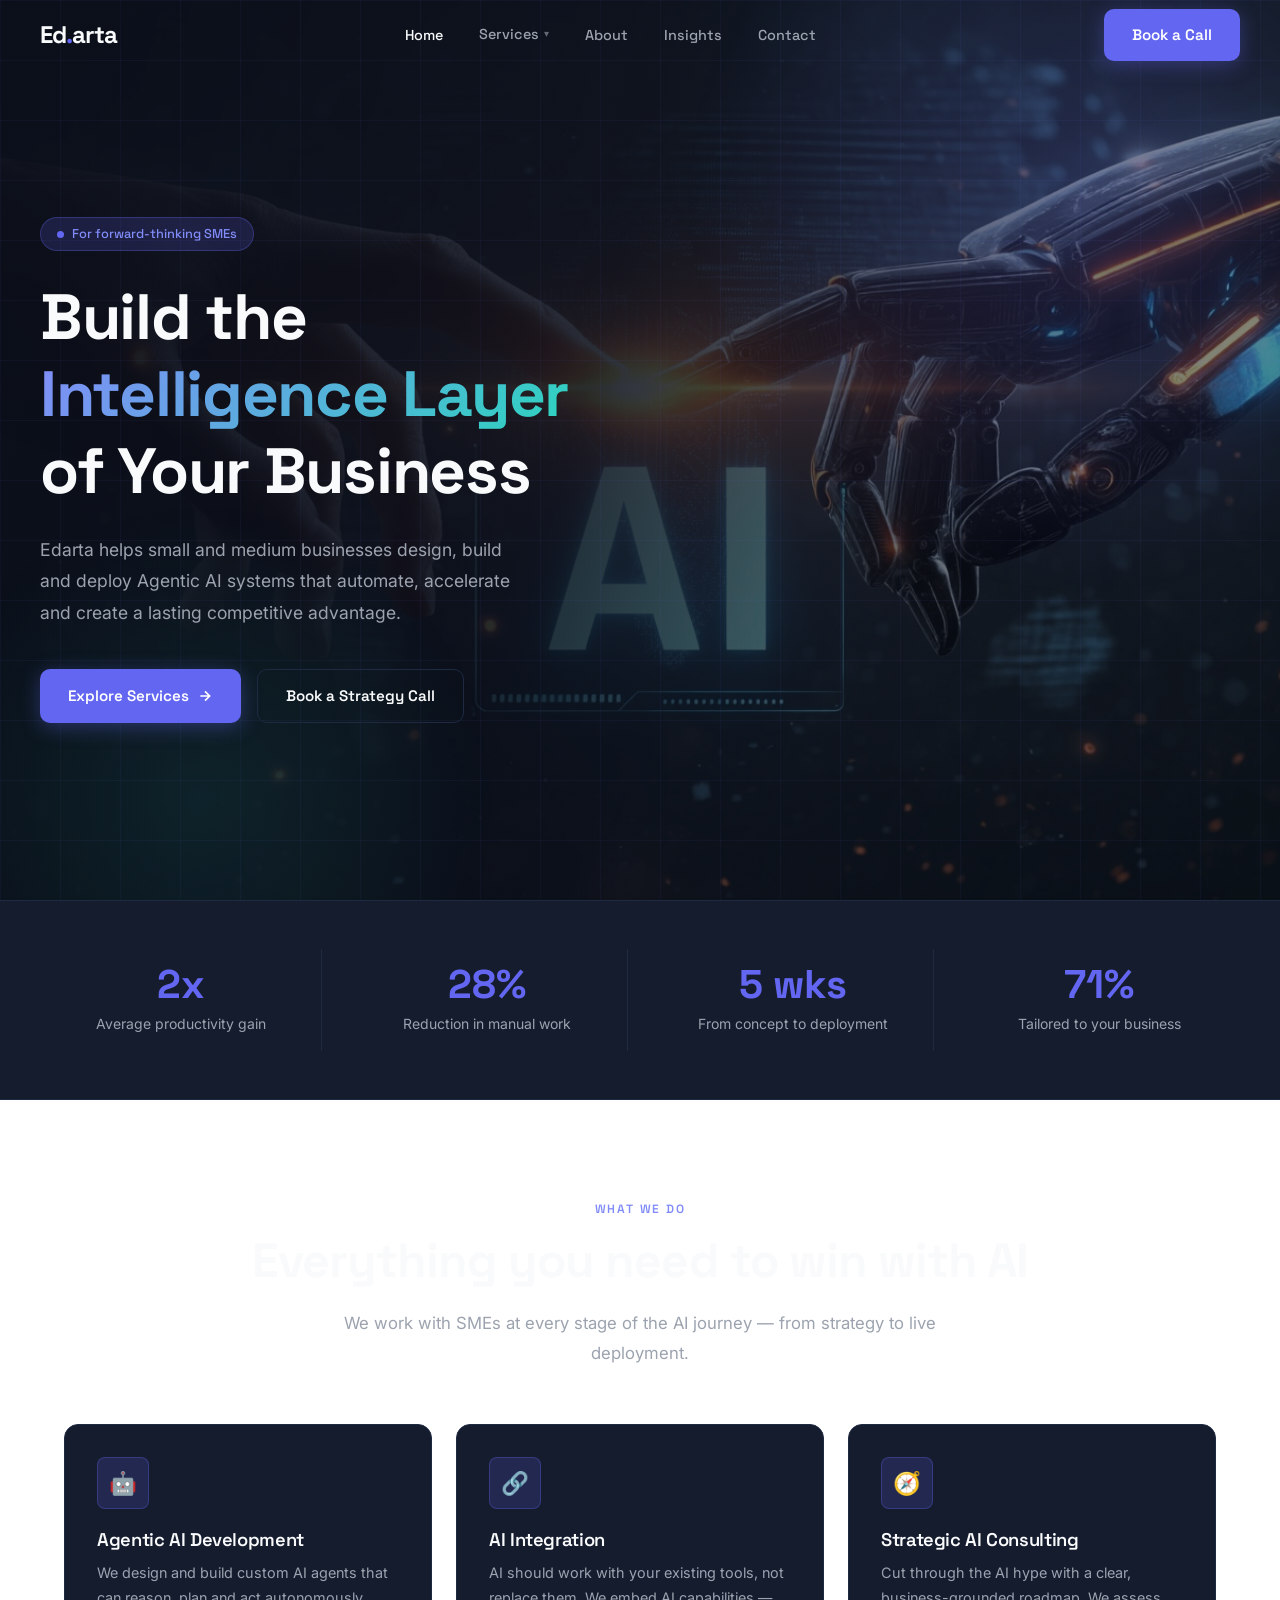
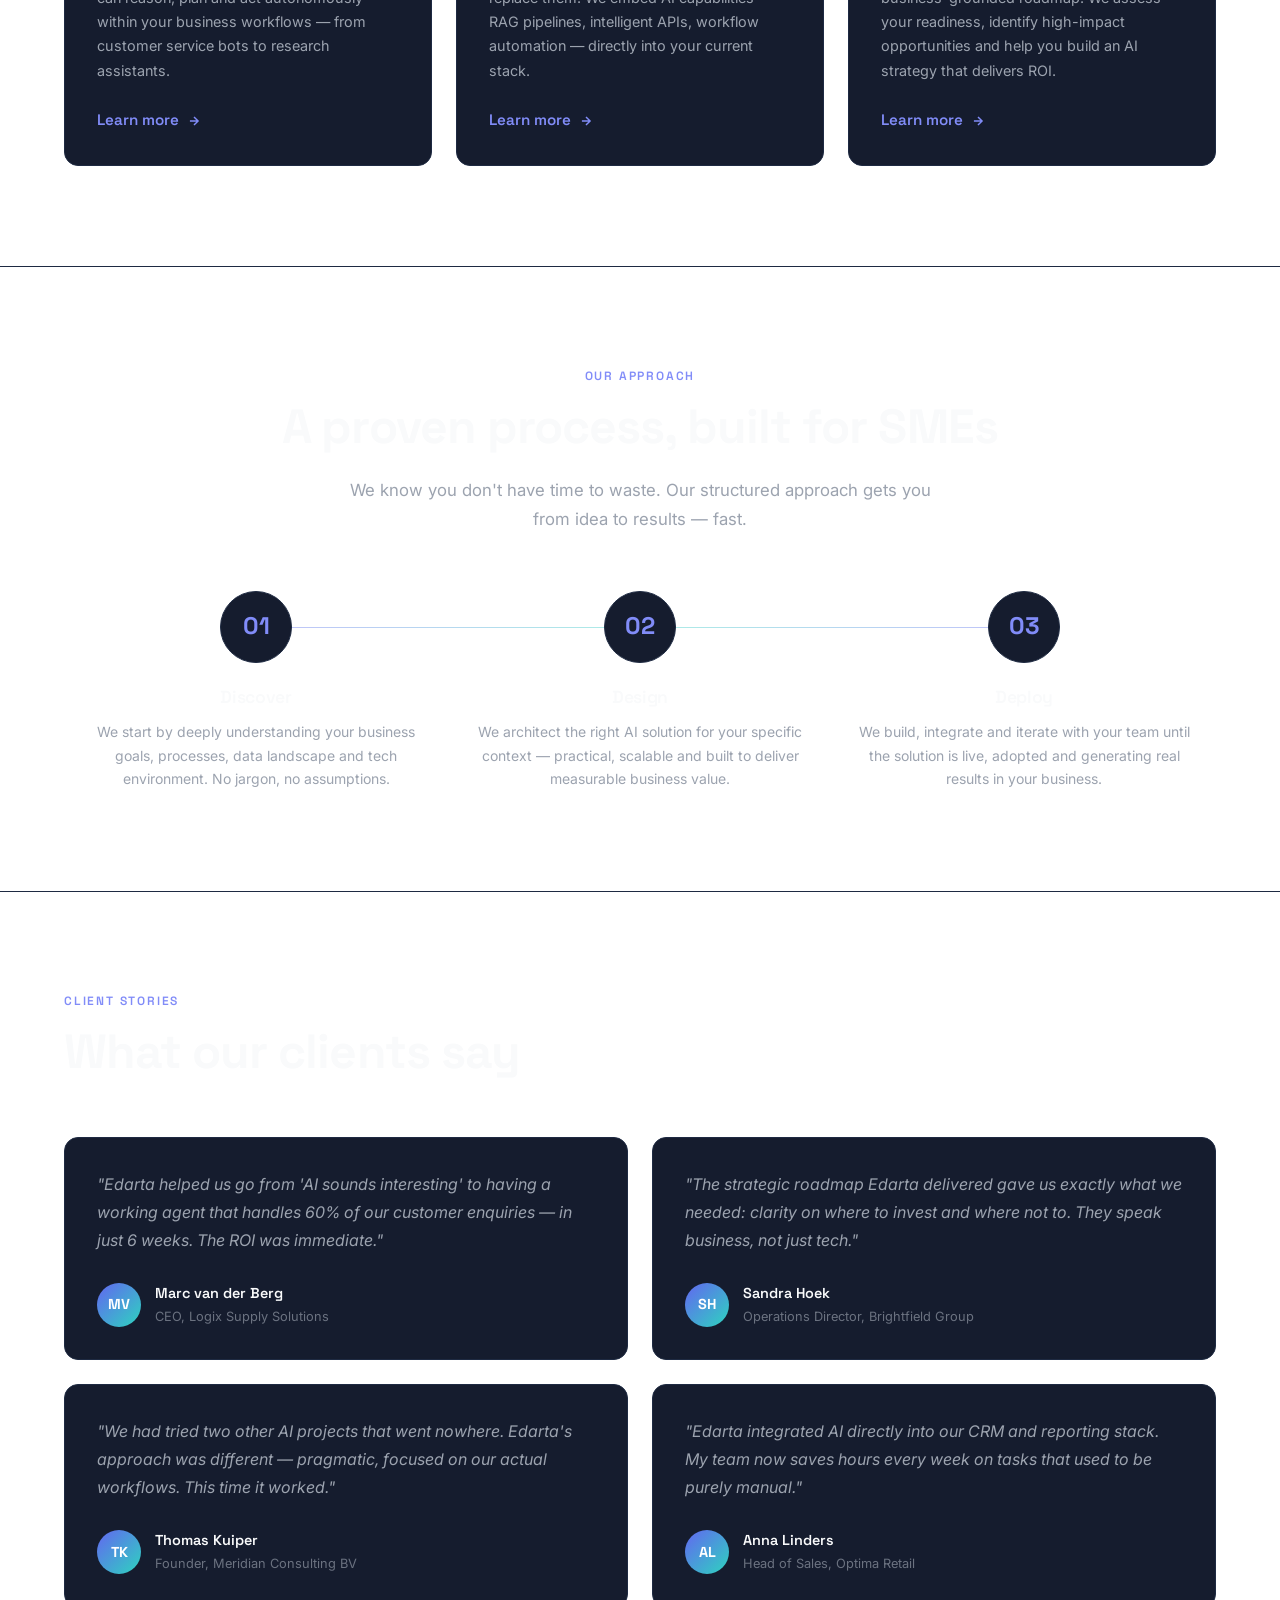
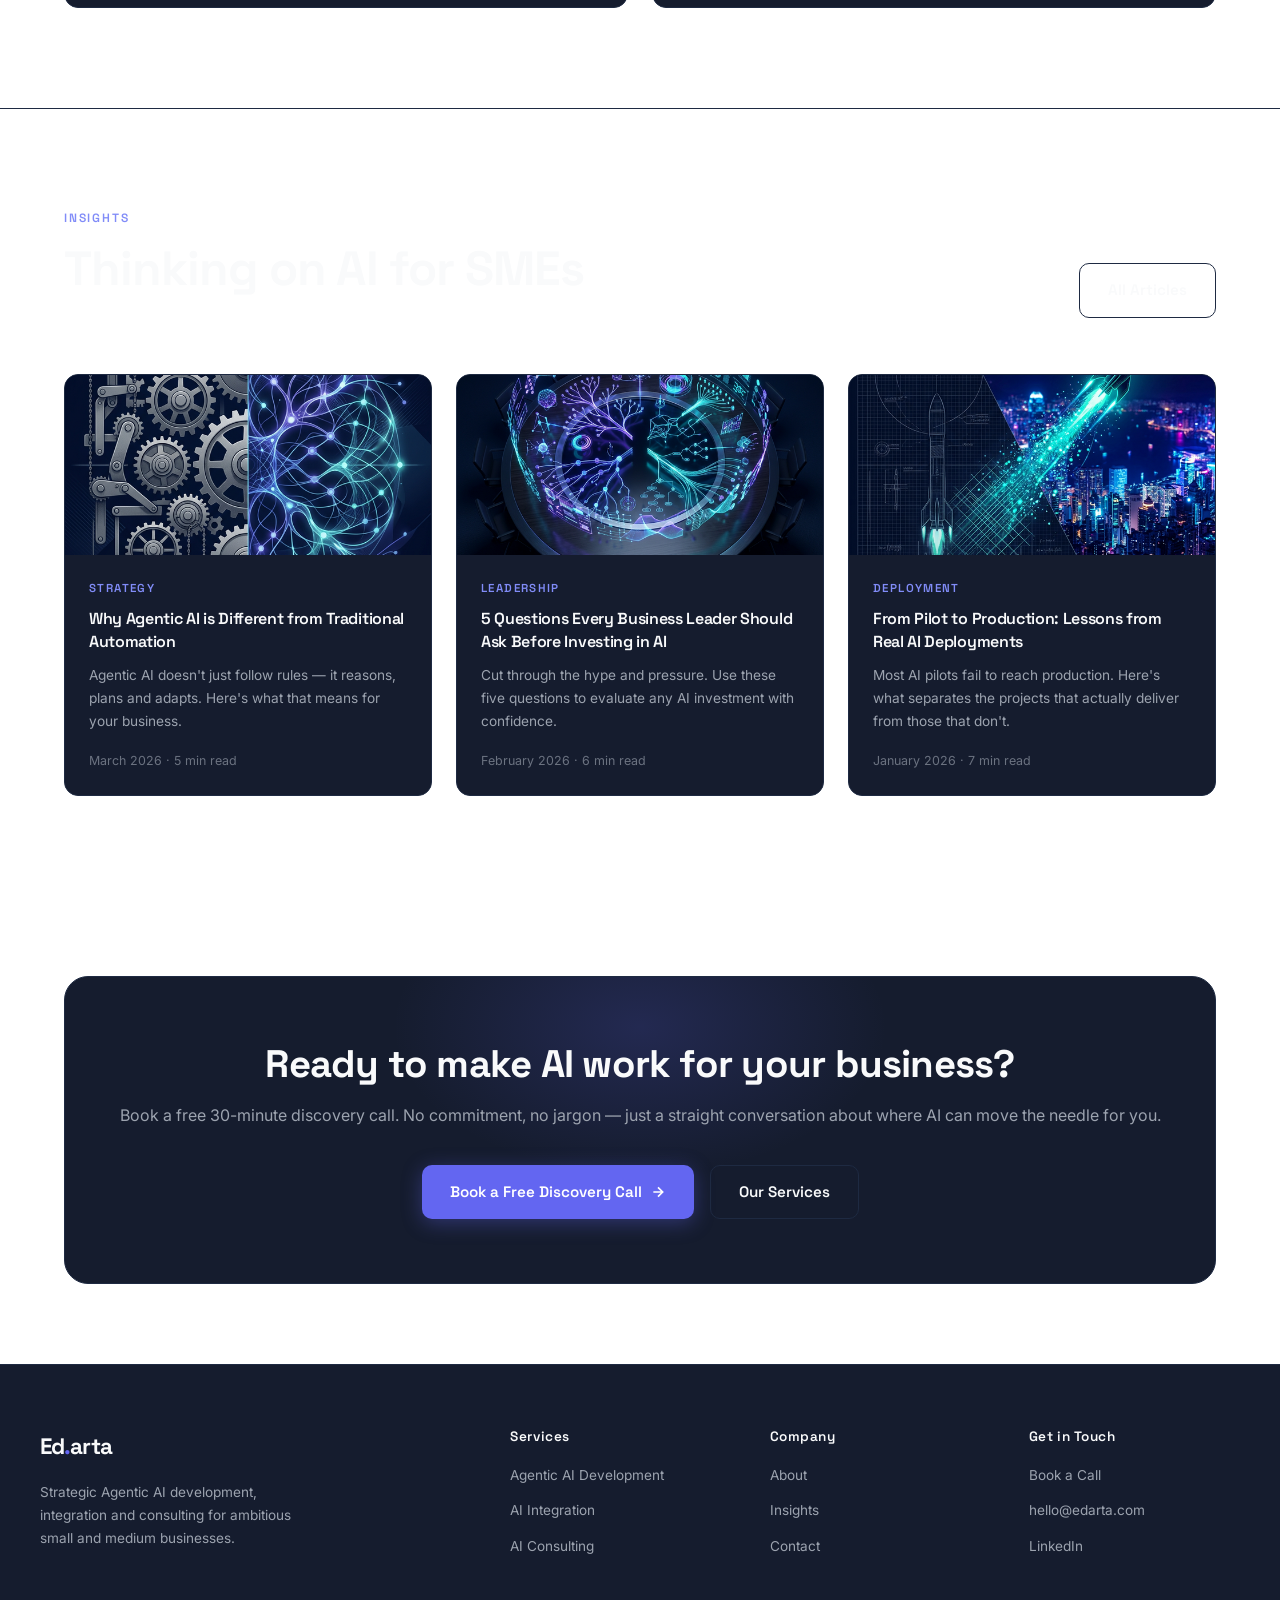
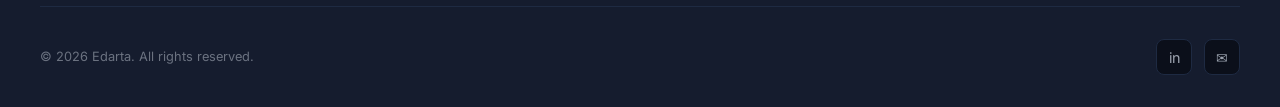
==== index.html @ b9f438ba "Add fixed parallax background to all pages with seamless scroll effect" ====
<!DOCTYPE html>
<html lang="en">

<head>
  <meta charset="UTF-8" />
  <meta name="viewport" content="width=device-width, initial-scale=1.0" />
  <title>Edarta — Strategic Agentic AI Development & Consulting</title>
  <meta name="description"
    content="Edarta helps SMEs design, build and deploy Agentic AI systems that create a lasting competitive advantage. Strategic AI consulting, development and integration." />
  <link rel="canonical" href="https://edarta.com/" />
  <link rel="stylesheet" href="css/style.css" />
  <link rel="icon"
    href="data:image/svg+xml,<svg xmlns='http://www.w3.org/2000/svg' viewBox='0 0 100 100'><text y='.9em' font-size='90'>⬡</text></svg>" />
</head>

<body>
  <div id="page-fixed-bg"
    style="position:fixed;inset:0;z-index:-2;background:url('images/hero_bg.jpg') center 30%/cover no-repeat;"></div>
  <div id="page-dark-overlay"
    style="position:fixed;inset:0;z-index:-1;background:linear-gradient(105deg, rgba(11,15,26,0.97) 0%, rgba(11,15,26,0.88) 45%, rgba(11,15,26,0.55) 75%, rgba(11,15,26,0.45) 100%);pointer-events:none;">
  </div>

  <!-- ── Navigation ─────────────────────── -->
  <nav class="nav" id="navbar" aria-label="Main navigation">
    <div class="nav-inner">
      <a href="index.html" class="nav-logo">Ed<span>.</span>arta</a>
      <ul class="nav-links" role="list">
        <li><a href="index.html" class="active">Home</a></li>
        <li class="has-dropdown">
          <a href="services.html">Services <span class="nav-dropdown-arrow">▾</span></a>
          <ul class="nav-dropdown">
            <li><a href="services.html#agentic"><span class="nav-dropdown-icon">🤖</span>Agentic AI Dev</a></li>
            <li><a href="services.html#integration"><span class="nav-dropdown-icon">🔗</span>AI Integration</a></li>
            <li><a href="services.html#consulting"><span class="nav-dropdown-icon">🧭</span>AI Consulting</a></li>
          </ul>
        </li>
        <li><a href="about.html">About</a></li>
        <li><a href="insights.html">Insights</a></li>
        <li><a href="contact.html">Contact</a></li>
      </ul>
      <div class="nav-cta">
        <a href="contact.html" class="btn btn-primary">Book a Call</a>
      </div>
      <button class="nav-toggle" id="nav-toggle" aria-label="Toggle mobile menu" aria-expanded="false">
        <span></span><span></span><span></span>
      </button>
    </div>
  </nav>

  <!-- Mobile menu -->
  <nav class="nav-mobile" id="nav-mobile" aria-label="Mobile navigation">
    <a href="index.html">Home</a>
    <a href="services.html">Services</a>
    <a href="about.html">About</a>
    <a href="insights.html">Insights</a>
    <a href="contact.html">Contact</a>
    <a href="contact.html" class="btn btn-primary">Book a Call</a>
  </nav>

  <main>

    <!-- ── Hero ───────────────────────────── -->
    <section class="hero" aria-label="Hero">
      <div class="hero-bg">
        <div class="hero-grid"></div>
        <div class="hero-radial"></div>
        <div class="hero-radial-2"></div>
      </div>

      <div class="hero-content">
        <div class="hero-text">
          <div class="hero-badge">
            <span class="hero-badge-dot"></span>
            For forward-thinking SMEs
          </div>
          <h1 class="hero-title">
            Build the <span class="accent">Intelligence&nbsp;Layer</span> of Your Business
          </h1>
          <p class="hero-subtitle">
            Edarta helps small and medium businesses design, build and deploy Agentic AI systems that automate,
            accelerate and create a lasting competitive advantage.
          </p>
          <div class="hero-actions">
            <a href="services.html" class="btn btn-primary" id="hero-cta-services">
              Explore Services
              <svg width="16" height="16" viewBox="0 0 24 24" fill="none" stroke="currentColor" stroke-width="2.5">
                <path d="M5 12h14M12 5l7 7-7 7" />
              </svg>
            </a>
            <a href="contact.html" class="btn btn-outline" id="hero-cta-contact">Book a Strategy Call</a>
          </div>
        </div>

      </div>
    </section>

    <!-- ── Stats Strip ─────────────────────── -->
    <div class="stats-strip">
      <div class="stats-inner">
        <div class="stat-item fade-up">
          <div class="stat-number"><span data-target="3" data-suffix="x">0x</span></div>
          <div class="stat-label">Average productivity gain</div>
        </div>
        <div class="stat-item fade-up fade-up-delay-1">
          <div class="stat-number"><span data-target="40" data-suffix="%">0%</span></div>
          <div class="stat-label">Reduction in manual work</div>
        </div>
        <div class="stat-item fade-up fade-up-delay-2">
          <div class="stat-number"><span data-target="8" data-suffix=" wks">0 wks</span></div>
          <div class="stat-label">From concept to deployment</div>
        </div>
        <div class="stat-item fade-up fade-up-delay-3">
          <div class="stat-number"><span data-target="100" data-suffix="%">0%</span></div>
          <div class="stat-label">Tailored to your business</div>
        </div>
      </div>
    </div>

    <!-- ── Services Overview ───────────────── -->
    <section aria-labelledby="services-heading">
      <div class="container">
        <div class="text-center fade-up">
          <span class="section-label">What We Do</span>
          <h2 class="section-title" id="services-heading">Everything you need to win with AI</h2>
          <p class="section-subtitle">We work with SMEs at every stage of the AI journey — from strategy to live
            deployment.</p>
        </div>

        <div class="services-grid">
          <article class="card fade-up fade-up-delay-1">
            <div class="card-icon">🤖</div>
            <h3 class="card-title">Agentic AI Development</h3>
            <p class="card-text">We design and build custom AI agents that can reason, plan and act autonomously within
              your business workflows — from customer service bots to research assistants.</p>
            <div style="margin-top: 24px;">
              <a href="services.html#agentic" class="btn btn-ghost" id="card-learn-agentic">
                Learn more
                <svg width="14" height="14" viewBox="0 0 24 24" fill="none" stroke="currentColor" stroke-width="2.5">
                  <path d="M5 12h14M12 5l7 7-7 7" />
                </svg>
              </a>
            </div>
          </article>

          <article class="card fade-up fade-up-delay-2">
            <div class="card-icon">🔗</div>
            <h3 class="card-title">AI Integration</h3>
            <p class="card-text">AI should work with your existing tools, not replace them. We embed AI capabilities —
              RAG pipelines, intelligent APIs, workflow automation — directly into your current stack.</p>
            <div style="margin-top: 24px;">
              <a href="services.html#integration" class="btn btn-ghost" id="card-learn-integration">
                Learn more
                <svg width="14" height="14" viewBox="0 0 24 24" fill="none" stroke="currentColor" stroke-width="2.5">
                  <path d="M5 12h14M12 5l7 7-7 7" />
                </svg>
              </a>
            </div>
          </article>

          <article class="card fade-up fade-up-delay-3">
            <div class="card-icon">🧭</div>
            <h3 class="card-title">Strategic AI Consulting</h3>
            <p class="card-text">Cut through the AI hype with a clear, business-grounded roadmap. We assess your
              readiness, identify high-impact opportunities and help you build an AI strategy that delivers ROI.</p>
            <div style="margin-top: 24px;">
              <a href="services.html#consulting" class="btn btn-ghost" id="card-learn-consulting">
                Learn more
                <svg width="14" height="14" viewBox="0 0 24 24" fill="none" stroke="currentColor" stroke-width="2.5">
                  <path d="M5 12h14M12 5l7 7-7 7" />
                </svg>
              </a>
            </div>
          </article>
        </div>
      </div>
    </section>

    <div class="divider"></div>

    <!-- ── How We Work ─────────────────────── -->
    <section aria-labelledby="process-heading">
      <div class="container">
        <div class="text-center fade-up">
          <span class="section-label">Our Approach</span>
          <h2 class="section-title" id="process-heading">A proven process, built for SMEs</h2>
          <p class="section-subtitle">We know you don't have time to waste. Our structured approach gets you from idea
            to results — fast.</p>
        </div>

        <div class="process-steps">
          <div class="process-step fade-up fade-up-delay-1">
            <div class="process-num">01</div>
            <h3 class="process-title">Discover</h3>
            <p class="process-text">We start by deeply understanding your business goals, processes, data landscape and
              tech environment. No jargon, no assumptions.</p>
          </div>
          <div class="process-step fade-up fade-up-delay-2">
            <div class="process-num">02</div>
            <h3 class="process-title">Design</h3>
            <p class="process-text">We architect the right AI solution for your specific context — practical, scalable
              and built to deliver measurable business value.</p>
          </div>
          <div class="process-step fade-up fade-up-delay-3">
            <div class="process-num">03</div>
            <h3 class="process-title">Deploy</h3>
            <p class="process-text">We build, integrate and iterate with your team until the solution is live, adopted
              and generating real results in your business.</p>
          </div>
        </div>
      </div>
    </section>

    <div class="divider"></div>

    <!-- ── Testimonials ────────────────────── -->
    <section aria-labelledby="testimonials-heading">
      <div class="container">
        <div class="fade-up">
          <span class="section-label">Client Stories</span>
          <h2 class="section-title" id="testimonials-heading">What our clients say</h2>
        </div>

        <div class="testimonial-grid">
          <article class="testimonial-card fade-up fade-up-delay-1">
            <p class="testimonial-quote">"Edarta helped us go from 'AI sounds interesting' to having a working agent
              that handles 60% of our customer enquiries — in just 6 weeks. The ROI was immediate."</p>
            <div class="testimonial-author">
              <div class="testimonial-avatar">MV</div>
              <div>
                <div class="testimonial-name">Marc van der Berg</div>
                <div class="testimonial-role">CEO, Logix Supply Solutions</div>
              </div>
            </div>
          </article>

          <article class="testimonial-card fade-up fade-up-delay-2">
            <p class="testimonial-quote">"The strategic roadmap Edarta delivered gave us exactly what we needed: clarity
              on where to invest and where not to. They speak business, not just tech."</p>
            <div class="testimonial-author">
              <div class="testimonial-avatar">SH</div>
              <div>
                <div class="testimonial-name">Sandra Hoek</div>
                <div class="testimonial-role">Operations Director, Brightfield Group</div>
              </div>
            </div>
          </article>

          <article class="testimonial-card fade-up fade-up-delay-3">
            <p class="testimonial-quote">"We had tried two other AI projects that went nowhere. Edarta's approach was
              different — pragmatic, focused on our actual workflows. This time it worked."</p>
            <div class="testimonial-author">
              <div class="testimonial-avatar">TK</div>
              <div>
                <div class="testimonial-name">Thomas Kuiper</div>
                <div class="testimonial-role">Founder, Meridian Consulting BV</div>
              </div>
            </div>
          </article>

          <article class="testimonial-card fade-up fade-up-delay-4">
            <p class="testimonial-quote">"Edarta integrated AI directly into our CRM and reporting stack. My team now
              saves hours every week on tasks that used to be purely manual."</p>
            <div class="testimonial-author">
              <div class="testimonial-avatar">AL</div>
              <div>
                <div class="testimonial-name">Anna Linders</div>
                <div class="testimonial-role">Head of Sales, Optima Retail</div>
              </div>
            </div>
          </article>
        </div>
      </div>
    </section>

    <div class="divider"></div>

    <!-- ── Featured Insights ───────────────── -->
    <section aria-labelledby="insights-heading">
      <div class="container">
        <div style="display:flex; justify-content:space-between; align-items:flex-end; flex-wrap:wrap; gap:16px;"
          class="fade-up">
          <div>
            <span class="section-label">Insights</span>
            <h2 class="section-title" id="insights-heading">Thinking on AI for SMEs</h2>
          </div>
          <a href="insights.html" class="btn btn-outline" id="all-insights-link">All Articles</a>
        </div>

        <div class="insights-grid">
          <a href="insights.html#agentic-different" class="insight-card fade-up fade-up-delay-1" id="insight-1">
            <div class="insight-thumb">
              <img src="images/insight_agentic.png" alt="Agentic AI vs Traditional Automation"
                style="width:100%;height:100%;object-fit:cover;" />
            </div>
            <div class="insight-body">
              <div class="insight-tag">Strategy</div>
              <h3 class="insight-title">Why Agentic AI is Different from Traditional Automation</h3>
              <p class="insight-excerpt">Agentic AI doesn't just follow rules — it reasons, plans and adapts. Here's
                what that means for your business.</p>
              <div class="insight-meta">March 2026 · 5 min read</div>
            </div>
          </a>

          <a href="insights.html#executive-questions" class="insight-card fade-up fade-up-delay-2" id="insight-2">
            <div class="insight-thumb">
              <img src="images/insight_executive.png" alt="Executive AI strategy"
                style="width:100%;height:100%;object-fit:cover;" />
            </div>
            <div class="insight-body">
              <div class="insight-tag">Leadership</div>
              <h3 class="insight-title">5 Questions Every Business Leader Should Ask Before Investing in AI</h3>
              <p class="insight-excerpt">Cut through the hype and pressure. Use these five questions to evaluate any AI
                investment with confidence.</p>
              <div class="insight-meta">February 2026 · 6 min read</div>
            </div>
          </a>

          <a href="insights.html#pilot-to-production" class="insight-card fade-up fade-up-delay-3" id="insight-3">
            <div class="insight-thumb">
              <img src="images/insight_pilot.png" alt="Pilot to Production"
                style="width:100%;height:100%;object-fit:cover;" />
            </div>
            <div class="insight-body">
              <div class="insight-tag">Deployment</div>
              <h3 class="insight-title">From Pilot to Production: Lessons from Real AI Deployments</h3>
              <p class="insight-excerpt">Most AI pilots fail to reach production. Here's what separates the projects
                that actually deliver from those that don't.</p>
              <div class="insight-meta">January 2026 · 7 min read</div>
            </div>
          </a>
        </div>
      </div>
    </section>

    <!-- ── CTA Banner ──────────────────────── -->
    <section style="padding: 80px 24px;">
      <div class="cta-banner fade-up">
        <h2>Ready to make AI work for your business?</h2>
        <p>Book a free 30-minute discovery call. No commitment, no jargon — just a straight conversation about where AI
          can move the needle for you.</p>
        <div class="cta-actions">
          <a href="contact.html" class="btn btn-primary" id="cta-book-call">
            Book a Free Discovery Call
            <svg width="16" height="16" viewBox="0 0 24 24" fill="none" stroke="currentColor" stroke-width="2.5">
              <path d="M5 12h14M12 5l7 7-7 7" />
            </svg>
          </a>
          <a href="services.html" class="btn btn-outline" id="cta-our-services">Our Services</a>
        </div>
      </div>
    </section>

  </main>

  <!-- ── Footer ─────────────────────────────── -->
  <footer class="footer">
    <div class="footer-inner">
      <div class="footer-grid">
        <div class="footer-brand">
          <span class="nav-logo">Ed<span>.</span>arta</span>
          <p>Strategic Agentic AI development, integration and consulting for ambitious small and medium businesses.</p>
        </div>
        <div class="footer-col">
          <h4>Services</h4>
          <ul>
            <li><a href="services.html#agentic">Agentic AI Development</a></li>
            <li><a href="services.html#integration">AI Integration</a></li>
            <li><a href="services.html#consulting">AI Consulting</a></li>
          </ul>
        </div>
        <div class="footer-col">
          <h4>Company</h4>
          <ul>
            <li><a href="about.html">About</a></li>
            <li><a href="insights.html">Insights</a></li>
            <li><a href="contact.html">Contact</a></li>
          </ul>
        </div>
        <div class="footer-col">
          <h4>Get in Touch</h4>
          <ul>
            <li><a href="contact.html">Book a Call</a></li>
            <li><a href="mailto:hello@edarta.com">hello@edarta.com</a></li>
            <li><a href="https://linkedin.com/company/edarta" target="_blank" rel="noopener">LinkedIn</a></li>
          </ul>
        </div>
      </div>
      <div class="footer-bottom">
        <span>© 2026 Edarta. All rights reserved.</span>
        <div class="footer-socials">
          <a href="https://linkedin.com/company/edarta" target="_blank" rel="noopener" class="footer-social-link"
            aria-label="LinkedIn">in</a>
          <a href="mailto:hello@edarta.com" class="footer-social-link" aria-label="Email">✉</a>
        </div>
      </div>
    </div>
  </footer>

  <script src="js/main.js"></script>
</body>

</html>
---- css/style.css ----
/* ============================================
   EDARTA — Global Stylesheet
   Design System: Deep Navy + Electric Indigo
   ============================================ */

@import url('https://fonts.googleapis.com/css2?family=Space+Grotesk:wght@300;400;500;600;700&family=Inter:wght@300;400;500&display=swap');

/* ── Reset & Base ─────────────────────────── */
*,
*::before,
*::after {
    box-sizing: border-box;
    margin: 0;
    padding: 0;
}

:root {
    --navy: #0B0F1A;
    --navy-mid: #111827;
    --navy-card: #151C2E;
    --navy-border: #1E2A42;
    --indigo: #6366F1;
    --indigo-light: #818CF8;
    --indigo-glow: rgba(99, 102, 241, 0.18);
    --teal: #2DD4BF;
    --teal-glow: rgba(45, 212, 191, 0.15);
    --white: #FFFFFF;
    --grey-100: #F3F4F6;
    --grey-300: #D1D5DB;
    --grey-400: #9CA3AF;
    --grey-500: #6B7280;
    --text-primary: #F9FAFB;
    --text-secondary: #9CA3AF;
    --text-muted: #6B7280;
    --radius-sm: 8px;
    --radius-md: 14px;
    --radius-lg: 24px;
    --radius-xl: 40px;
    --shadow-card: 0 4px 32px rgba(0, 0, 0, 0.35);
    --shadow-glow: 0 0 40px rgba(99, 102, 241, 0.2);
    --transition: 0.3s cubic-bezier(0.4, 0, 0.2, 1);
    --font-heading: 'Space Grotesk', sans-serif;
    --font-body: 'Inter', sans-serif;
    --max-w: 1200px;
    --section-pad: 100px 24px;
}

html {
    scroll-behavior: smooth;
}

body {
    font-family: var(--font-body);
    background-color: transparent;
    color: var(--text-primary);
    line-height: 1.6;
    -webkit-font-smoothing: antialiased;
    overflow-x: hidden;
}

img {
    display: block;
    max-width: 100%;
}

a {
    text-decoration: none;
    color: inherit;
}

ul {
    list-style: none;
}

/* ── Typography ───────────────────────────── */
h1,
h2,
h3,
h4,
h5,
h6 {
    font-family: var(--font-heading);
    font-weight: 700;
    line-height: 1.2;
    letter-spacing: -0.02em;
}

.section-label {
    font-family: var(--font-heading);
    font-size: 0.75rem;
    font-weight: 600;
    letter-spacing: 0.15em;
    text-transform: uppercase;
    color: var(--indigo-light);
    margin-bottom: 12px;
    display: block;
}

.section-title {
    font-size: clamp(2rem, 4vw, 3rem);
    color: var(--text-primary);
    margin-bottom: 20px;
}

.section-subtitle {
    font-size: 1.05rem;
    color: var(--text-secondary);
    max-width: 600px;
    line-height: 1.75;
}

/* ── Layout ───────────────────────────────── */
.container {
    max-width: var(--max-w);
    margin: 0 auto;
    padding: 0 24px;
}

section {
    padding: var(--section-pad);
}

.text-center {
    text-align: center;
}

.text-center .section-subtitle {
    margin: 0 auto;
}

/* ── Buttons ──────────────────────────────── */
.btn {
    display: inline-flex;
    align-items: center;
    gap: 8px;
    padding: 14px 28px;
    border-radius: 10px;
    font-family: var(--font-heading);
    font-weight: 600;
    font-size: 0.95rem;
    cursor: pointer;
    transition: var(--transition);
    border: none;
    outline: none;
    text-decoration: none;
    white-space: nowrap;
}

.btn-primary {
    background: var(--indigo);
    color: #fff;
    box-shadow: 0 4px 20px rgba(99, 102, 241, 0.35);
}

.btn-primary:hover {
    background: var(--indigo-light);
    transform: translateY(-2px);
    box-shadow: 0 8px 30px rgba(99, 102, 241, 0.45);
}

.btn-outline {
    background: transparent;
    color: var(--text-primary);
    border: 1.5px solid var(--navy-border);
}

.btn-outline:hover {
    border-color: var(--indigo);
    color: var(--indigo-light);
    transform: translateY(-2px);
}

.btn-ghost {
    background: transparent;
    color: var(--indigo-light);
    padding: 0;
    font-size: 0.95rem;
}

.btn-ghost:hover {
    color: var(--white);
}

.btn-ghost svg {
    transition: transform var(--transition);
}

.btn-ghost:hover svg {
    transform: translateX(4px);
}

/* ── Navigation ───────────────────────────── */
.nav {
    position: fixed;
    top: 0;
    left: 0;
    right: 0;
    z-index: 100;
    padding: 0 24px;
    transition: background var(--transition), box-shadow var(--transition);
}

.nav.scrolled {
    background: rgba(11, 15, 26, 0.90);
    backdrop-filter: blur(16px);
    -webkit-backdrop-filter: blur(16px);
    box-shadow: 0 1px 0 var(--navy-border);
}

.nav-inner {
    max-width: var(--max-w);
    margin: 0 auto;
    display: flex;
    align-items: center;
    justify-content: space-between;
    height: 70px;
}

.nav-logo {
    font-family: var(--font-heading);
    font-size: 1.5rem;
    font-weight: 700;
    color: var(--text-primary);
    letter-spacing: -0.04em;
}

.nav-logo span {
    color: var(--indigo);
}

.nav-links {
    display: flex;
    align-items: center;
    gap: 36px;
}

.nav-links a {
    font-family: var(--font-heading);
    font-size: 0.9rem;
    font-weight: 500;
    color: var(--text-secondary);
    transition: color var(--transition);
}

.nav-links a:hover,
.nav-links a.active {
    color: var(--text-primary);
}

/* ── Nav Dropdown ─────────────────────────── */
.nav-links li.has-dropdown {
    position: relative;
}

.nav-links li.has-dropdown>a {
    display: flex;
    align-items: center;
    gap: 5px;
}

.nav-dropdown-arrow {
    display: inline-block;
    font-size: 0.6rem;
    transition: transform var(--transition);
    opacity: 0.6;
}

.nav-links li.has-dropdown:hover .nav-dropdown-arrow {
    transform: rotate(180deg);
    opacity: 1;
}

.nav-dropdown {
    position: absolute;
    top: calc(100% + 14px);
    left: 50%;
    transform: translateX(-50%);
    width: 230px;
    background: rgba(15, 20, 40, 0.97);
    backdrop-filter: blur(20px);
    -webkit-backdrop-filter: blur(20px);
    border: 1px solid var(--navy-border);
    border-radius: var(--radius-md);
    padding: 8px;
    box-shadow: 0 16px 48px rgba(0, 0, 0, 0.5), 0 0 0 1px rgba(99, 102, 241, 0.08);
    opacity: 0;
    visibility: hidden;
    pointer-events: none;
    transform: translateX(-50%) translateY(8px);
    transition: opacity 0.2s ease, transform 0.2s ease, visibility 0.2s;
    z-index: 200;
}

.nav-links li.has-dropdown:hover .nav-dropdown {
    opacity: 1;
    visibility: visible;
    pointer-events: auto;
    transform: translateX(-50%) translateY(0);
}

/* Invisible bridge to prevent gap-based hover loss */
.nav-dropdown::before {
    content: '';
    position: absolute;
    top: -14px;
    left: 0;
    right: 0;
    height: 14px;
}

.nav-dropdown a {
    display: flex;
    align-items: center;
    gap: 10px;
    padding: 10px 14px;
    border-radius: 8px;
    font-size: 0.85rem !important;
    color: var(--text-secondary) !important;
    transition: background var(--transition), color var(--transition) !important;
    white-space: nowrap;
}

.nav-dropdown a:hover {
    background: var(--indigo-glow);
    color: var(--text-primary) !important;
}

.nav-dropdown-icon {
    width: 28px;
    height: 28px;
    border-radius: 6px;
    background: var(--indigo-glow);
    border: 1px solid rgba(99, 102, 241, 0.25);
    display: flex;
    align-items: center;
    justify-content: center;
    font-size: 0.85rem;
    flex-shrink: 0;
}


.nav-cta {
    display: flex;
    align-items: center;
    gap: 16px;
}

/* Hamburger */
.nav-toggle {
    display: none;
    flex-direction: column;
    gap: 5px;
    cursor: pointer;
    background: none;
    border: none;
    padding: 4px;
}

.nav-toggle span {
    display: block;
    width: 24px;
    height: 2px;
    background: var(--text-primary);
    border-radius: 2px;
    transition: var(--transition);
}

.nav-toggle.open span:nth-child(1) {
    transform: translateY(7px) rotate(45deg);
}

.nav-toggle.open span:nth-child(2) {
    opacity: 0;
}

.nav-toggle.open span:nth-child(3) {
    transform: translateY(-7px) rotate(-45deg);
}

/* Mobile menu */
.nav-mobile {
    display: none;
    position: fixed;
    inset: 70px 0 0 0;
    background: rgba(11, 15, 26, 0.98);
    backdrop-filter: blur(16px);
    flex-direction: column;
    align-items: center;
    justify-content: center;
    gap: 40px;
    z-index: 99;
}

.nav-mobile.open {
    display: flex;
}

.nav-mobile a {
    font-family: var(--font-heading);
    font-size: 1.5rem;
    font-weight: 600;
    color: var(--text-secondary);
    transition: color var(--transition);
}

.nav-mobile a:hover {
    color: var(--white);
}

/* ── Hero ─────────────────────────────────── */
.hero {
    min-height: 100vh;
    display: flex;
    align-items: center;
    position: relative;
    overflow: hidden;
    padding: 120px 24px 80px;
}

.hero-bg {
    position: absolute;
    inset: 0;
    pointer-events: none;
}

.hero-grid {
    position: absolute;
    inset: 0;
    background-image:
        linear-gradient(rgba(99, 102, 241, 0.06) 1px, transparent 1px),
        linear-gradient(90deg, rgba(99, 102, 241, 0.06) 1px, transparent 1px);
    background-size: 60px 60px;
}

.hero-radial {
    position: absolute;
    top: -200px;
    right: -200px;
    width: 800px;
    height: 800px;
    background: radial-gradient(circle at center, rgba(99, 102, 241, 0.18) 0%, transparent 70%);
    animation: pulse-glow 6s ease-in-out infinite;
}

.hero-radial-2 {
    position: absolute;
    bottom: -200px;
    left: -100px;
    width: 600px;
    height: 600px;
    background: radial-gradient(circle at center, rgba(45, 212, 191, 0.1) 0%, transparent 70%);
    animation: pulse-glow 8s ease-in-out infinite reverse;
}

@keyframes pulse-glow {

    0%,
    100% {
        opacity: 0.7;
        transform: scale(1);
    }

    50% {
        opacity: 1;
        transform: scale(1.05);
    }
}

.hero-content {
    max-width: var(--max-w);
    margin: 0 auto;
    display: grid;
    grid-template-columns: 1fr 1fr;
    gap: 60px;
    align-items: center;
    width: 100%;
    position: relative;
    z-index: 1;
}

.hero-badge {
    display: inline-flex;
    align-items: center;
    gap: 8px;
    background: var(--indigo-glow);
    border: 1px solid rgba(99, 102, 241, 0.3);
    border-radius: 100px;
    padding: 6px 16px;
    font-size: 0.8rem;
    font-family: var(--font-heading);
    font-weight: 500;
    color: var(--indigo-light);
    margin-bottom: 28px;
}

.hero-badge-dot {
    width: 7px;
    height: 7px;
    border-radius: 50%;
    background: var(--indigo);
    animation: blink 2s ease-in-out infinite;
}

@keyframes blink {

    0%,
    100% {
        opacity: 1;
    }

    50% {
        opacity: 0.3;
    }
}

.hero-title {
    font-size: clamp(2.6rem, 5vw, 4rem);
    margin-bottom: 24px;
}

.hero-title .accent {
    background: linear-gradient(135deg, var(--indigo-light), var(--teal));
    -webkit-background-clip: text;
    -webkit-text-fill-color: transparent;
    background-clip: text;
}

.hero-subtitle {
    font-size: 1.1rem;
    color: var(--text-secondary);
    line-height: 1.8;
    margin-bottom: 40px;
    max-width: 480px;
}

.hero-actions {
    display: flex;
    gap: 16px;
    flex-wrap: wrap;
}

/* Hero visual */
.hero-visual {
    position: relative;
    display: flex;
    justify-content: center;
    align-items: center;
}

.hero-diagram {
    width: 100%;
    max-width: 440px;
    aspect-ratio: 1;
    position: relative;
}

.diagram-ring {
    position: absolute;
    border-radius: 50%;
    border: 1px solid rgba(99, 102, 241, 0.2);
    top: 50%;
    left: 50%;
    transform: translate(-50%, -50%);
    animation: spin-slow linear infinite;
}

.diagram-ring:nth-child(1) {
    width: 70%;
    height: 70%;
    animation-duration: 20s;
    border-style: dashed;
}

.diagram-ring:nth-child(2) {
    width: 88%;
    height: 88%;
    animation-duration: 35s;
    animation-direction: reverse;
    border-color: rgba(45, 212, 191, 0.15);
}

.diagram-ring:nth-child(3) {
    width: 100%;
    height: 100%;
    animation-duration: 50s;
    border-color: rgba(99, 102, 241, 0.08);
}

@keyframes spin-slow {
    from {
        transform: translate(-50%, -50%) rotate(0deg);
    }

    to {
        transform: translate(-50%, -50%) rotate(360deg);
    }
}

.diagram-center {
    position: absolute;
    top: 50%;
    left: 50%;
    transform: translate(-50%, -50%);
    width: 90px;
    height: 90px;
    background: linear-gradient(135deg, var(--indigo), #4F46E5);
    border-radius: 50%;
    display: flex;
    align-items: center;
    justify-content: center;
    box-shadow: 0 0 50px rgba(99, 102, 241, 0.5), 0 0 100px rgba(99, 102, 241, 0.2);
    font-size: 2rem;
}

.diagram-node {
    position: absolute;
    width: 44px;
    height: 44px;
    border-radius: 50%;
    display: flex;
    align-items: center;
    justify-content: center;
    font-size: 1.1rem;
    border: 1.5px solid var(--navy-border);
}

.diagram-node.n1 {
    top: 8%;
    left: 50%;
    transform: translate(-50%, 0);
    background: rgba(99, 102, 241, 0.15);
    border-color: rgba(99, 102, 241, 0.4);
}

.diagram-node.n2 {
    top: 50%;
    right: 4%;
    transform: translate(0, -50%);
    background: rgba(45, 212, 191, 0.15);
    border-color: rgba(45, 212, 191, 0.4);
}

.diagram-node.n3 {
    bottom: 8%;
    left: 50%;
    transform: translate(-50%, 0);
    background: rgba(99, 102, 241, 0.12);
    border-color: rgba(99, 102, 241, 0.3);
}

.diagram-node.n4 {
    top: 50%;
    left: 4%;
    transform: translate(0, -50%);
    background: rgba(45, 212, 191, 0.12);
    border-color: rgba(45, 212, 191, 0.3);
}

.diagram-node.n5 {
    top: 20%;
    right: 12%;
    background: rgba(99, 102, 241, 0.1);
    border-color: rgba(99, 102, 241, 0.25);
}

.diagram-node.n6 {
    bottom: 20%;
    right: 12%;
    background: rgba(45, 212, 191, 0.1);
    border-color: rgba(45, 212, 191, 0.25);
}

/* ── Stats Strip ─────────────────────────── */
.stats-strip {
    background: var(--navy-card);
    border-top: 1px solid var(--navy-border);
    border-bottom: 1px solid var(--navy-border);
    padding: 48px 24px;
}

.stats-inner {
    max-width: var(--max-w);
    margin: 0 auto;
    display: grid;
    grid-template-columns: repeat(4, 1fr);
    gap: 24px;
    text-align: center;
}

.stat-item {
    padding: 16px;
    border-right: 1px solid var(--navy-border);
}

.stat-item:last-child {
    border-right: none;
}

.stat-number {
    font-family: var(--font-heading);
    font-size: 2.5rem;
    font-weight: 700;
    color: var(--text-primary);
    line-height: 1;
    margin-bottom: 8px;
}

.stat-number span {
    color: var(--indigo);
}

.stat-label {
    font-size: 0.875rem;
    color: var(--text-secondary);
}

/* ── Cards ────────────────────────────────── */
.card {
    background: var(--navy-card);
    border: 1px solid var(--navy-border);
    border-radius: var(--radius-md);
    padding: 32px;
    transition: var(--transition);
    position: relative;
    overflow: hidden;
}

.card::before {
    content: '';
    position: absolute;
    inset: 0;
    background: linear-gradient(135deg, var(--indigo-glow), transparent 60%);
    opacity: 0;
    transition: opacity var(--transition);
}

.card:hover {
    border-color: rgba(99, 102, 241, 0.4);
    transform: translateY(-4px);
    box-shadow: var(--shadow-card), var(--shadow-glow);
}

.card:hover::before {
    opacity: 1;
}

.card-icon {
    width: 52px;
    height: 52px;
    background: var(--indigo-glow);
    border: 1px solid rgba(99, 102, 241, 0.3);
    border-radius: var(--radius-sm);
    display: flex;
    align-items: center;
    justify-content: center;
    font-size: 1.4rem;
    margin-bottom: 20px;
}

.card-title {
    font-family: var(--font-heading);
    font-size: 1.15rem;
    font-weight: 600;
    margin-bottom: 10px;
    color: var(--text-primary);
}

.card-text {
    font-size: 0.9rem;
    color: var(--text-secondary);
    line-height: 1.7;
}

/* ── Services Grid ───────────────────────── */
.services-grid {
    display: grid;
    grid-template-columns: repeat(3, 1fr);
    gap: 24px;
    margin-top: 56px;
}

/* ── How We Work ─────────────────────────── */
.process-steps {
    display: grid;
    grid-template-columns: repeat(3, 1fr);
    gap: 0;
    margin-top: 56px;
    position: relative;
}

.process-steps::before {
    content: '';
    position: absolute;
    top: 36px;
    left: 16.67%;
    right: 16.67%;
    height: 1px;
    background: linear-gradient(90deg, var(--indigo), var(--teal), var(--indigo));
    opacity: 0.4;
}

.process-step {
    text-align: center;
    padding: 0 24px;
    position: relative;
}

.process-num {
    width: 72px;
    height: 72px;
    border-radius: 50%;
    background: var(--navy-card);
    border: 1px solid var(--navy-border);
    display: flex;
    align-items: center;
    justify-content: center;
    font-family: var(--font-heading);
    font-size: 1.5rem;
    font-weight: 700;
    color: var(--indigo-light);
    margin: 0 auto 24px;
    position: relative;
    z-index: 1;
}

.process-title {
    font-family: var(--font-heading);
    font-size: 1.1rem;
    font-weight: 600;
    margin-bottom: 12px;
    color: var(--text-primary);
}

.process-text {
    font-size: 0.875rem;
    color: var(--text-secondary);
    line-height: 1.7;
}

/* ── CTA Banner ──────────────────────────── */
.cta-banner {
    background: var(--navy-card);
    border: 1px solid var(--navy-border);
    border-radius: var(--radius-lg);
    padding: 64px 48px;
    text-align: center;
    position: relative;
    overflow: hidden;
    margin: 0 24px;
    max-width: calc(var(--max-w) - 48px);
    margin: 0 auto;
}

.cta-banner::before {
    content: '';
    position: absolute;
    top: -100px;
    left: 50%;
    transform: translateX(-50%);
    width: 500px;
    height: 300px;
    background: radial-gradient(ellipse, var(--indigo-glow) 0%, transparent 70%);
}

.cta-banner h2 {
    font-size: clamp(1.75rem, 3vw, 2.5rem);
    margin-bottom: 16px;
    position: relative;
}

.cta-banner p {
    color: var(--text-secondary);
    font-size: 1rem;
    margin-bottom: 36px;
    position: relative;
}

.cta-actions {
    display: flex;
    gap: 16px;
    justify-content: center;
    flex-wrap: wrap;
    position: relative;
}

/* ── Testimonials ────────────────────────── */
.testimonial-grid {
    display: grid;
    grid-template-columns: repeat(2, 1fr);
    gap: 24px;
    margin-top: 56px;
}

.testimonial-card {
    background: var(--navy-card);
    border: 1px solid var(--navy-border);
    border-radius: var(--radius-md);
    padding: 32px;
}

.testimonial-quote {
    font-size: 1rem;
    color: var(--text-secondary);
    line-height: 1.75;
    margin-bottom: 28px;
    font-style: italic;
}

.testimonial-author {
    display: flex;
    align-items: center;
    gap: 14px;
}

.testimonial-avatar {
    width: 44px;
    height: 44px;
    border-radius: 50%;
    background: linear-gradient(135deg, var(--indigo), var(--teal));
    display: flex;
    align-items: center;
    justify-content: center;
    font-family: var(--font-heading);
    font-weight: 700;
    font-size: 0.9rem;
    color: #fff;
    flex-shrink: 0;
}

.testimonial-name {
    font-family: var(--font-heading);
    font-weight: 600;
    font-size: 0.9rem;
    color: var(--text-primary);
}

.testimonial-role {
    font-size: 0.8rem;
    color: var(--text-muted);
    margin-top: 2px;
}

/* ── Insights / Blog Cards ──────────────── */
.insights-grid {
    display: grid;
    grid-template-columns: repeat(3, 1fr);
    gap: 24px;
    margin-top: 56px;
}

.insight-card {
    background: var(--navy-card);
    border: 1px solid var(--navy-border);
    border-radius: var(--radius-md);
    overflow: hidden;
    transition: var(--transition);
    cursor: pointer;
}

.insight-card:hover {
    border-color: rgba(99, 102, 241, 0.4);
    transform: translateY(-4px);
    box-shadow: var(--shadow-card);
}

.insight-thumb {
    height: 180px;
    position: relative;
    overflow: hidden;
}

.insight-thumb-inner {
    width: 100%;
    height: 100%;
    display: flex;
    align-items: center;
    justify-content: center;
    font-size: 3rem;
    transition: transform var(--transition);
}

.insight-card:hover .insight-thumb-inner {
    transform: scale(1.08);
}

.insight-body {
    padding: 24px;
}

.insight-tag {
    font-size: 0.72rem;
    font-family: var(--font-heading);
    font-weight: 600;
    letter-spacing: 0.12em;
    text-transform: uppercase;
    color: var(--indigo-light);
    margin-bottom: 10px;
}

.insight-title {
    font-family: var(--font-heading);
    font-size: 1rem;
    font-weight: 600;
    color: var(--text-primary);
    margin-bottom: 10px;
    line-height: 1.45;
}

.insight-excerpt {
    font-size: 0.855rem;
    color: var(--text-secondary);
    line-height: 1.7;
    margin-bottom: 18px;
}

.insight-meta {
    font-size: 0.78rem;
    color: var(--text-muted);
}

/* ── Team / About ────────────────────────── */
.about-grid {
    display: grid;
    grid-template-columns: 1fr 1fr;
    gap: 80px;
    align-items: center;
}

.about-visual {
    position: relative;
}

.about-img-placeholder {
    width: 100%;
    aspect-ratio: 1;
    max-width: 400px;
    background: var(--navy-card);
    border: 1px solid var(--navy-border);
    border-radius: var(--radius-lg);
    display: flex;
    align-items: center;
    justify-content: center;
    font-size: 5rem;
    position: relative;
    overflow: hidden;
}

.about-img-placeholder::before {
    content: '';
    position: absolute;
    inset: 0;
    background: linear-gradient(135deg, var(--indigo-glow), var(--teal-glow));
}

.about-badge {
    position: absolute;
    bottom: -20px;
    right: -20px;
    background: var(--navy-card);
    border: 1px solid var(--navy-border);
    border-radius: var(--radius-md);
    padding: 16px 20px;
    box-shadow: var(--shadow-card);
}

.about-badge-num {
    font-family: var(--font-heading);
    font-size: 1.75rem;
    font-weight: 700;
    color: var(--indigo-light);
}

.about-badge-text {
    font-size: 0.75rem;
    color: var(--text-secondary);
}

.values-list {
    margin-top: 32px;
    display: flex;
    flex-direction: column;
    gap: 16px;
}

.value-item {
    display: flex;
    gap: 16px;
    align-items: flex-start;
}

.value-icon {
    width: 38px;
    height: 38px;
    flex-shrink: 0;
    background: var(--indigo-glow);
    border-radius: var(--radius-sm);
    display: flex;
    align-items: center;
    justify-content: center;
    font-size: 1rem;
}

.value-title {
    font-family: var(--font-heading);
    font-size: 0.95rem;
    font-weight: 600;
    color: var(--text-primary);
    margin-bottom: 4px;
}

.value-text {
    font-size: 0.85rem;
    color: var(--text-secondary);
    line-height: 1.6;
}

/* ── Contact Form ────────────────────────── */
.contact-grid {
    display: grid;
    grid-template-columns: 1fr 1.4fr;
    gap: 64px;
    align-items: start;
}

.contact-info h2 {
    margin-bottom: 16px;
}

.contact-info p {
    color: var(--text-secondary);
    line-height: 1.75;
    margin-bottom: 40px;
}

.contact-details {
    display: flex;
    flex-direction: column;
    gap: 20px;
}

.contact-detail {
    display: flex;
    align-items: center;
    gap: 14px;
}

.contact-detail-icon {
    width: 42px;
    height: 42px;
    border-radius: var(--radius-sm);
    background: var(--indigo-glow);
    border: 1px solid rgba(99, 102, 241, 0.3);
    display: flex;
    align-items: center;
    justify-content: center;
    font-size: 1rem;
    flex-shrink: 0;
}

.contact-detail-label {
    font-size: 0.78rem;
    color: var(--text-muted);
    margin-bottom: 2px;
}

.contact-detail-value {
    font-family: var(--font-heading);
    font-size: 0.9rem;
    font-weight: 500;
    color: var(--text-primary);
}

.form-card {
    background: var(--navy-card);
    border: 1px solid var(--navy-border);
    border-radius: var(--radius-lg);
    padding: 40px;
}

.form-group {
    margin-bottom: 20px;
}

.form-row {
    display: grid;
    grid-template-columns: 1fr 1fr;
    gap: 16px;
}

label {
    display: block;
    font-size: 0.8rem;
    font-family: var(--font-heading);
    font-weight: 500;
    color: var(--text-secondary);
    margin-bottom: 8px;
    letter-spacing: 0.03em;
}

input,
textarea,
select {
    width: 100%;
    background: var(--navy);
    border: 1.5px solid var(--navy-border);
    border-radius: var(--radius-sm);
    padding: 12px 16px;
    font-family: var(--font-body);
    font-size: 0.9rem;
    color: var(--text-primary);
    outline: none;
    transition: border-color var(--transition), box-shadow var(--transition);
    appearance: none;
}

input::placeholder,
textarea::placeholder {
    color: var(--text-muted);
}

input:focus,
textarea:focus,
select:focus {
    border-color: var(--indigo);
    box-shadow: 0 0 0 3px var(--indigo-glow);
}

textarea {
    resize: vertical;
    min-height: 120px;
}

.form-submit {
    width: 100%;
    padding: 15px;
    font-size: 1rem;
    margin-top: 8px;
    justify-content: center;
}

/* Success message */
.form-success {
    display: none;
    text-align: center;
    padding: 40px;
}

.form-success .success-icon {
    font-size: 3rem;
    margin-bottom: 16px;
}

.form-success h3 {
    font-family: var(--font-heading);
    font-size: 1.3rem;
    color: var(--text-primary);
    margin-bottom: 8px;
}

.form-success p {
    color: var(--text-secondary);
    font-size: 0.9rem;
}

/* ── Page Hero (inner pages) ─────────────── */
.page-hero {
    padding: 160px 24px 80px;
    text-align: center;
    position: relative;
    overflow: hidden;
}

.page-hero::before {
    content: '';
    position: absolute;
    top: 0;
    left: 50%;
    transform: translateX(-50%);
    width: 600px;
    height: 400px;
    background: radial-gradient(ellipse, var(--indigo-glow) 0%, transparent 70%);
}

.page-hero-content {
    position: relative;
    z-index: 1;
    max-width: 700px;
    margin: 0 auto;
}

.page-hero h1 {
    font-size: clamp(2.2rem, 4vw, 3.5rem);
    margin-bottom: 20px;
}

.page-hero p {
    font-size: 1.1rem;
    color: var(--text-secondary);
    line-height: 1.75;
}

/* ── Service Detail Page  ────────────────── */
.service-detail {
    display: grid;
    grid-template-columns: 1fr 1fr;
    gap: 60px;
    align-items: start;
    margin-top: 20px;
}

.service-features {
    display: flex;
    flex-direction: column;
    gap: 16px;
    margin-top: 32px;
}

.service-feature {
    display: flex;
    align-items: flex-start;
    gap: 14px;
}

.service-feature-check {
    width: 22px;
    height: 22px;
    background: var(--indigo-glow);
    border-radius: 50%;
    display: flex;
    align-items: center;
    justify-content: center;
    color: var(--indigo-light);
    font-size: 0.7rem;
    flex-shrink: 0;
    margin-top: 2px;
}

.service-feature-text {
    font-size: 0.9rem;
    color: var(--text-secondary);
    line-height: 1.65;
}

/* ── Footer ──────────────────────────────── */
.footer {
    background: var(--navy-card);
    border-top: 1px solid var(--navy-border);
    padding: 64px 24px 32px;
}

.footer-inner {
    max-width: var(--max-w);
    margin: 0 auto;
}

.footer-grid {
    display: grid;
    grid-template-columns: 2fr 1fr 1fr 1fr;
    gap: 48px;
    margin-bottom: 48px;
}

.footer-brand .nav-logo {
    font-size: 1.4rem;
    margin-bottom: 16px;
    display: block;
}

.footer-brand p {
    font-size: 0.85rem;
    color: var(--text-secondary);
    line-height: 1.7;
    max-width: 260px;
}

.footer-col h4 {
    font-family: var(--font-heading);
    font-size: 0.85rem;
    font-weight: 600;
    color: var(--text-primary);
    margin-bottom: 16px;
    letter-spacing: 0.04em;
}

.footer-col ul {
    display: flex;
    flex-direction: column;
    gap: 10px;
}

.footer-col ul li a {
    font-size: 0.85rem;
    color: var(--text-secondary);
    transition: color var(--transition);
}

.footer-col ul li a:hover {
    color: var(--indigo-light);
}

.footer-bottom {
    display: flex;
    justify-content: space-between;
    align-items: center;
    padding-top: 32px;
    border-top: 1px solid var(--navy-border);
    font-size: 0.8rem;
    color: var(--text-muted);
}

.footer-socials {
    display: flex;
    gap: 12px;
}

.footer-social-link {
    width: 36px;
    height: 36px;
    border-radius: 8px;
    background: var(--navy);
    border: 1px solid var(--navy-border);
    display: flex;
    align-items: center;
    justify-content: center;
    font-size: 0.9rem;
    color: var(--text-secondary);
    transition: var(--transition);
}

.footer-social-link:hover {
    border-color: var(--indigo);
    color: var(--indigo-light);
    transform: translateY(-2px);
}

/* ── Utility ──────────────────────────────── */
.tag {
    display: inline-flex;
    align-items: center;
    gap: 6px;
    background: var(--indigo-glow);
    border: 1px solid rgba(99, 102, 241, 0.25);
    color: var(--indigo-light);
    font-size: 0.75rem;
    font-family: var(--font-heading);
    font-weight: 500;
    padding: 4px 12px;
    border-radius: 100px;
}

.tag.teal {
    background: var(--teal-glow);
    border-color: rgba(45, 212, 191, 0.25);
    color: var(--teal);
}

.divider {
    height: 1px;
    background: var(--navy-border);
    margin: 0;
}

/* ── Animations ──────────────────────────── */
.fade-up {
    opacity: 0;
    transform: translateY(30px);
    transition: opacity 0.7s ease, transform 0.7s ease;
}

.fade-up.visible {
    opacity: 1;
    transform: translateY(0);
}

.fade-up-delay-1 {
    transition-delay: 0.1s;
}

.fade-up-delay-2 {
    transition-delay: 0.2s;
}

.fade-up-delay-3 {
    transition-delay: 0.3s;
}

.fade-up-delay-4 {
    transition-delay: 0.4s;
}

.fade-up-delay-5 {
    transition-delay: 0.5s;
}

/* ── Responsive ──────────────────────────── */
@media (max-width: 1024px) {
    .footer-grid {
        grid-template-columns: 1fr 1fr;
    }

    .hero-content {
        grid-template-columns: 1fr;
        text-align: center;
    }

    .hero-visual {
        display: none;
    }

    .hero-subtitle,
    .hero-actions {
        margin: 0 auto 40px;
    }

    .hero-actions {
        justify-content: center;
    }
}

@media (max-width: 768px) {
    :root {
        --section-pad: 64px 20px;
    }

    .nav-links,
    .nav-cta {
        display: none;
    }

    .nav-toggle {
        display: flex;
    }

    .services-grid,
    .process-steps,
    .insights-grid {
        grid-template-columns: 1fr;
    }

    .stats-inner {
        grid-template-columns: repeat(2, 1fr);
    }

    .stat-item:nth-child(2) {
        border-right: none;
    }

    .stat-item:nth-child(3) {
        border-top: 1px solid var(--navy-border);
        border-right: 1px solid var(--navy-border);
    }

    .stat-item:nth-child(4) {
        border-top: 1px solid var(--navy-border);
        border-right: none;
    }

    .testimonial-grid {
        grid-template-columns: 1fr;
    }

    .about-grid {
        grid-template-columns: 1fr;
    }

    .contact-grid {
        grid-template-columns: 1fr;
    }

    .contact-info {
        text-align: center;
    }

    .service-detail {
        grid-template-columns: 1fr;
    }

    .footer-grid {
        grid-template-columns: 1fr;
        gap: 32px;
    }

    .footer-bottom {
        flex-direction: column;
        gap: 16px;
        text-align: center;
    }

    .process-steps::before {
        display: none;
    }

    .process-step {
        padding: 0;
    }

    .cta-banner {
        padding: 48px 24px;
    }

    .form-row {
        grid-template-columns: 1fr;
    }
}
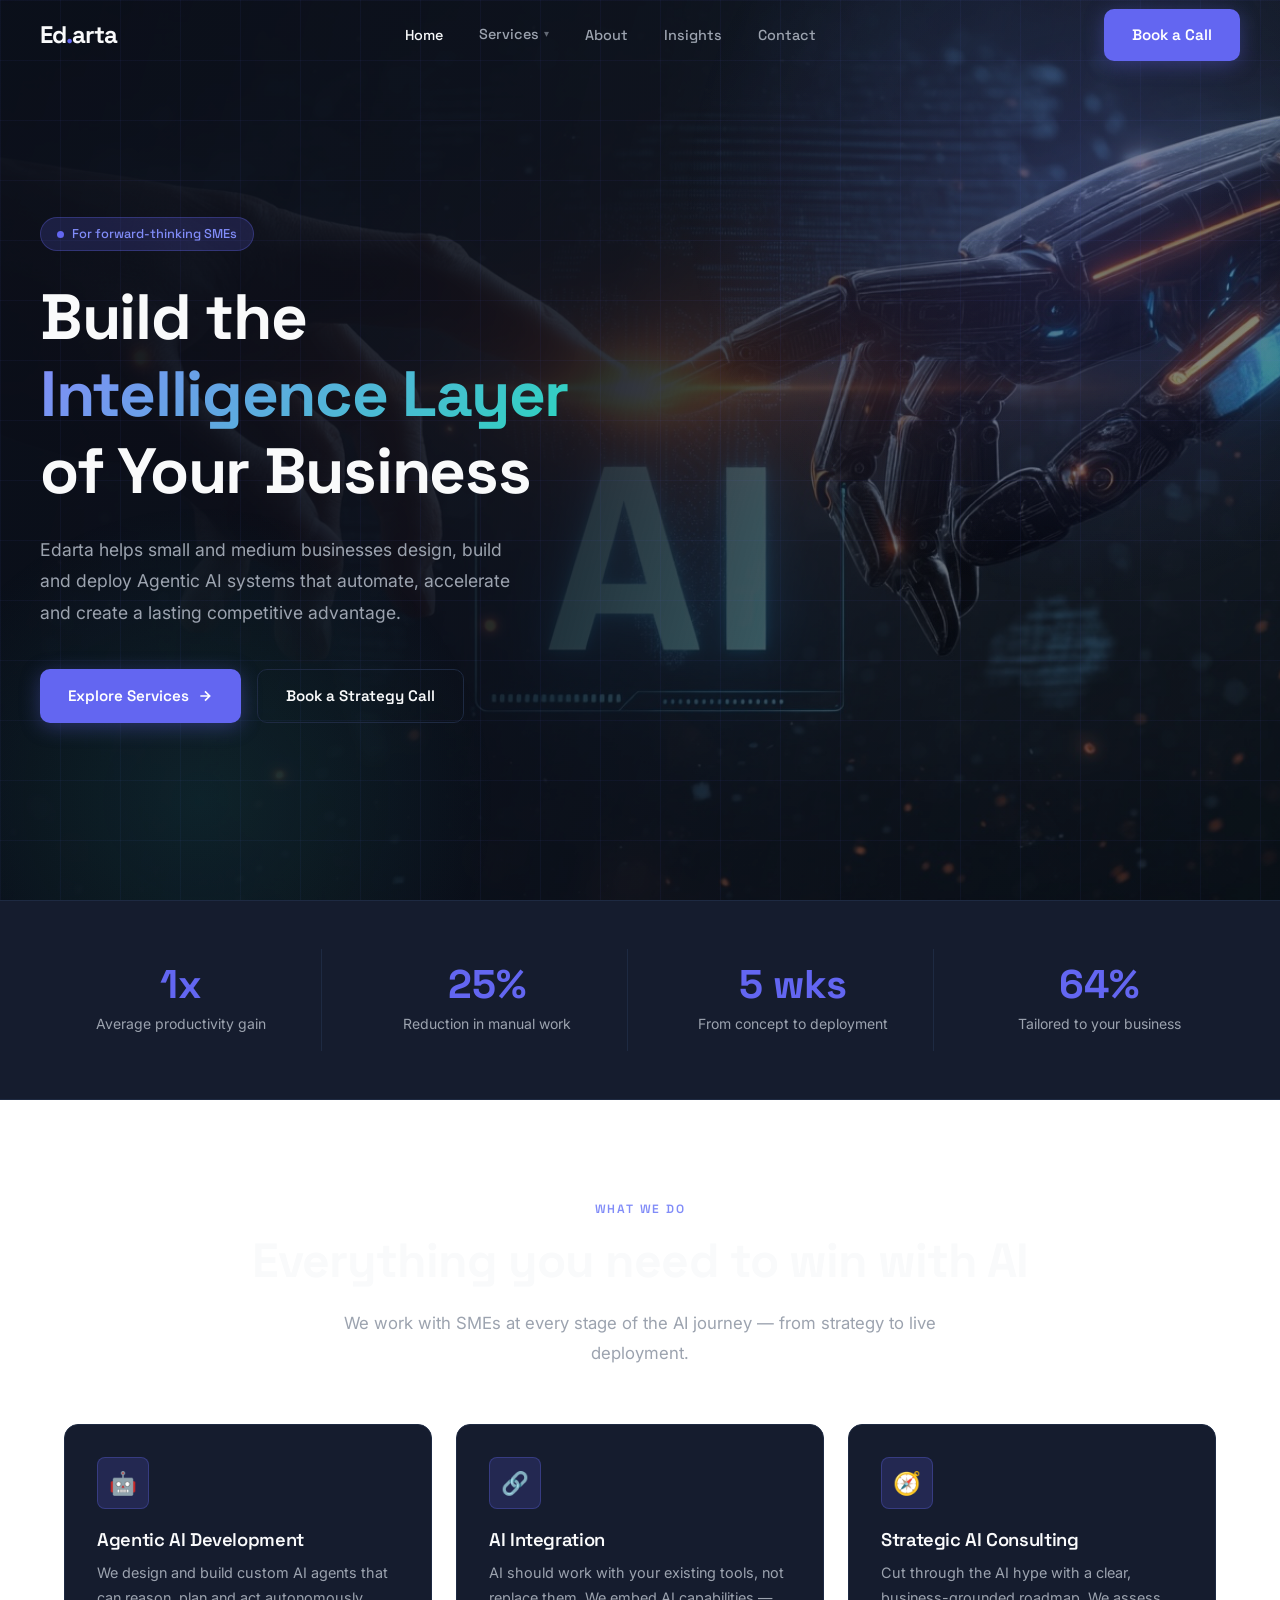
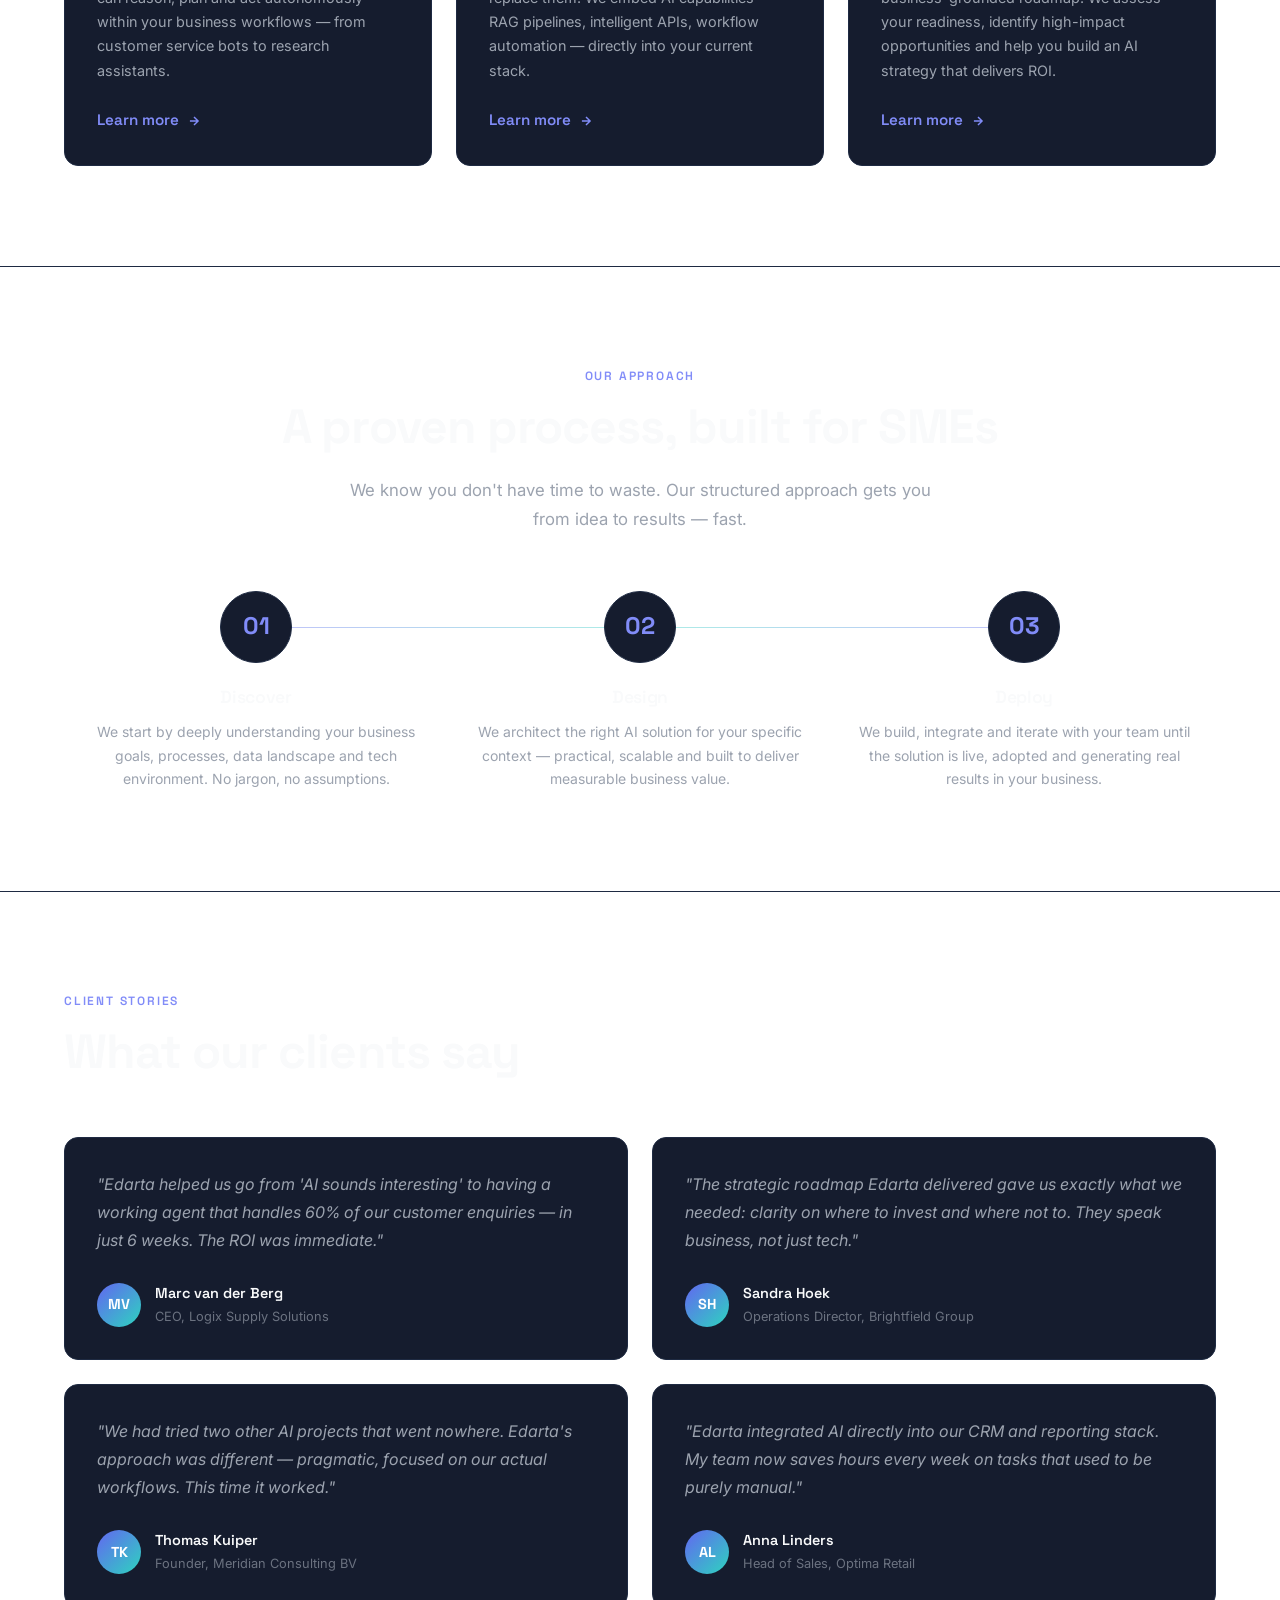
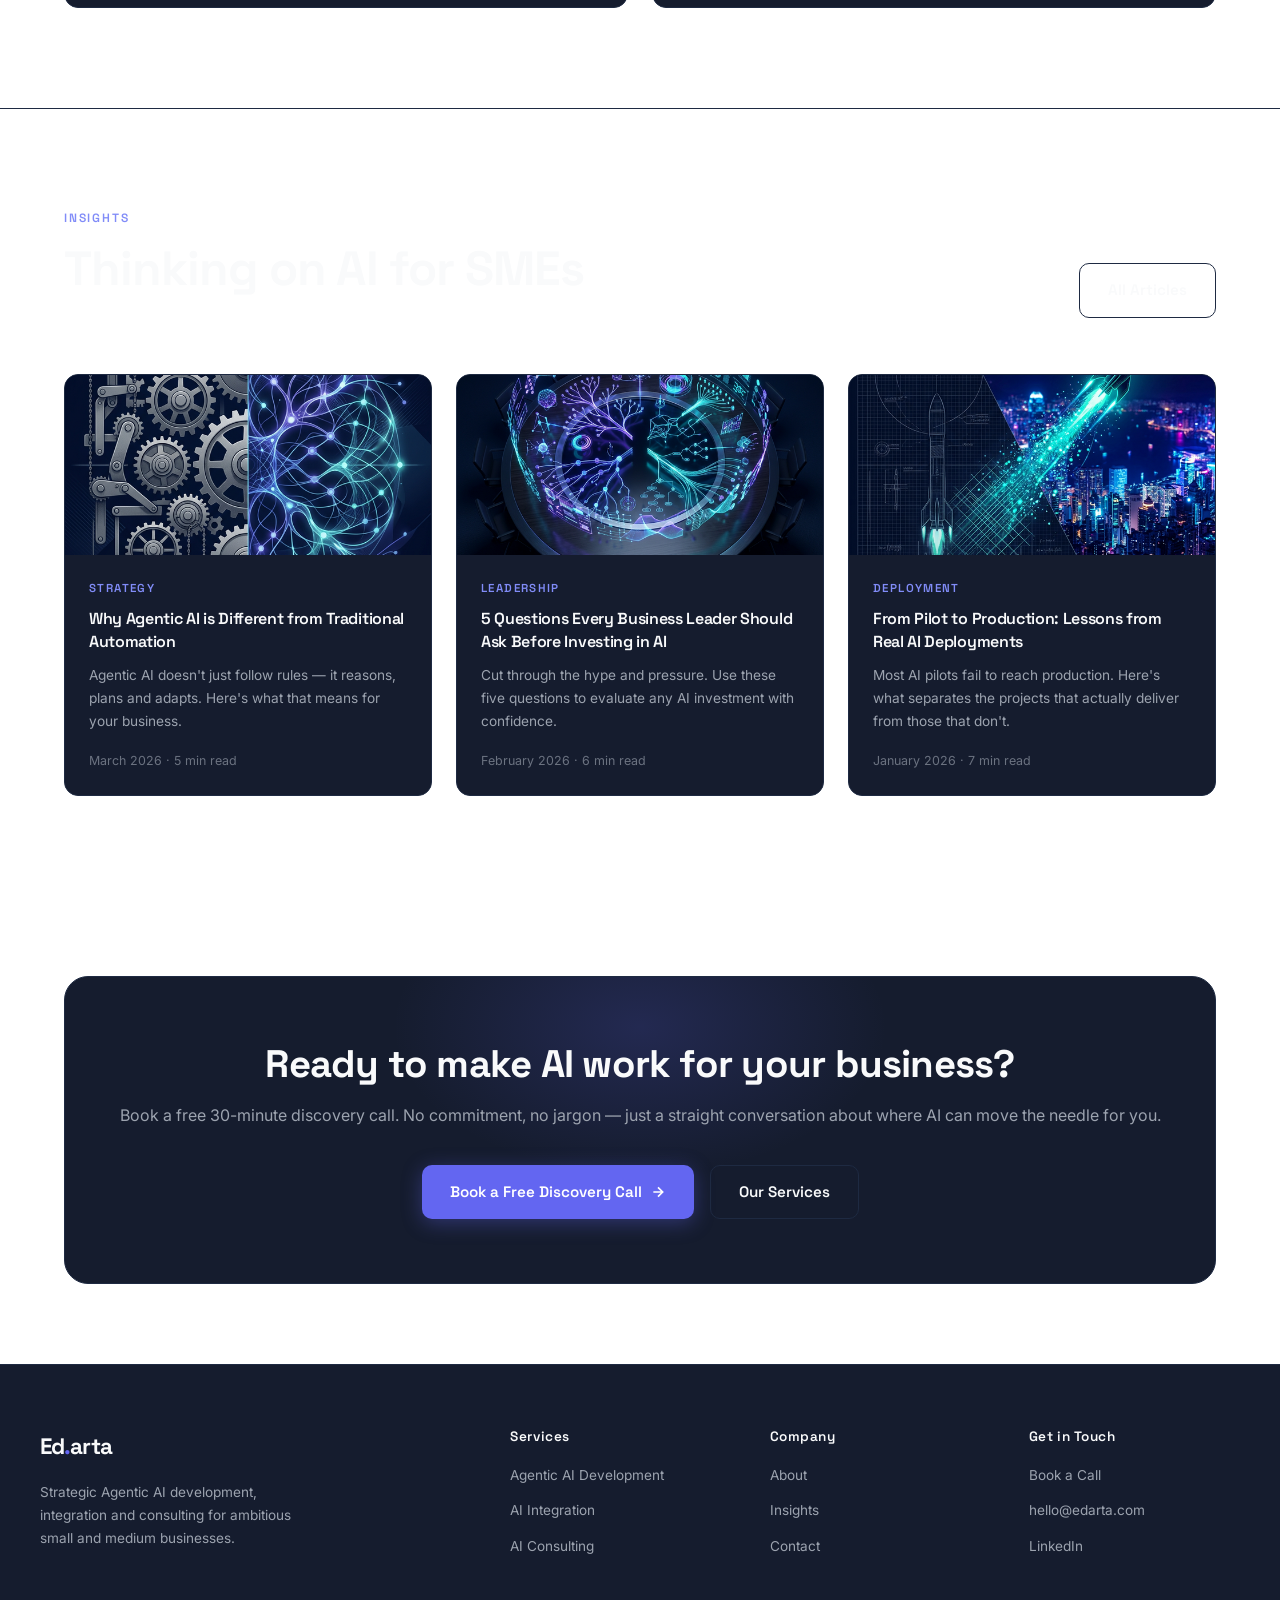
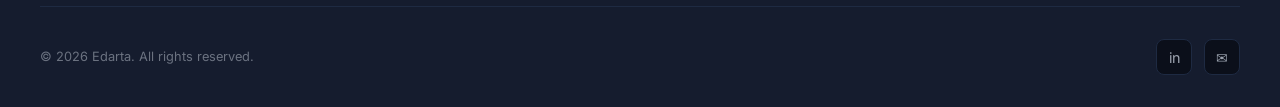
==== commit c7db9cc3: "Fix card link clicks, remove timeline blocks, add pointer-events:none to bg layers" ====
--- a/index.html
+++ b/index.html
@@ -15,7 +15,8 @@
 
 <body>
   <div id="page-fixed-bg"
-    style="position:fixed;inset:0;z-index:-2;background:url('images/hero_bg.jpg') center 30%/cover no-repeat;"></div>
+    style="position:fixed;inset:0;z-index:-2;background:url('images/hero_bg.jpg') center 30%/cover no-repeat;pointer-events:none;">
+  </div>
   <div id="page-dark-overlay"
     style="position:fixed;inset:0;z-index:-1;background:linear-gradient(105deg, rgba(11,15,26,0.97) 0%, rgba(11,15,26,0.88) 45%, rgba(11,15,26,0.55) 75%, rgba(11,15,26,0.45) 100%);pointer-events:none;">
   </div>
--- a/css/style.css
+++ b/css/style.css
@@ -732,6 +732,7 @@
     background: linear-gradient(135deg, var(--indigo-glow), transparent 60%);
     opacity: 0;
     transition: opacity var(--transition);
+    pointer-events: none;
 }
 
 .card:hover {
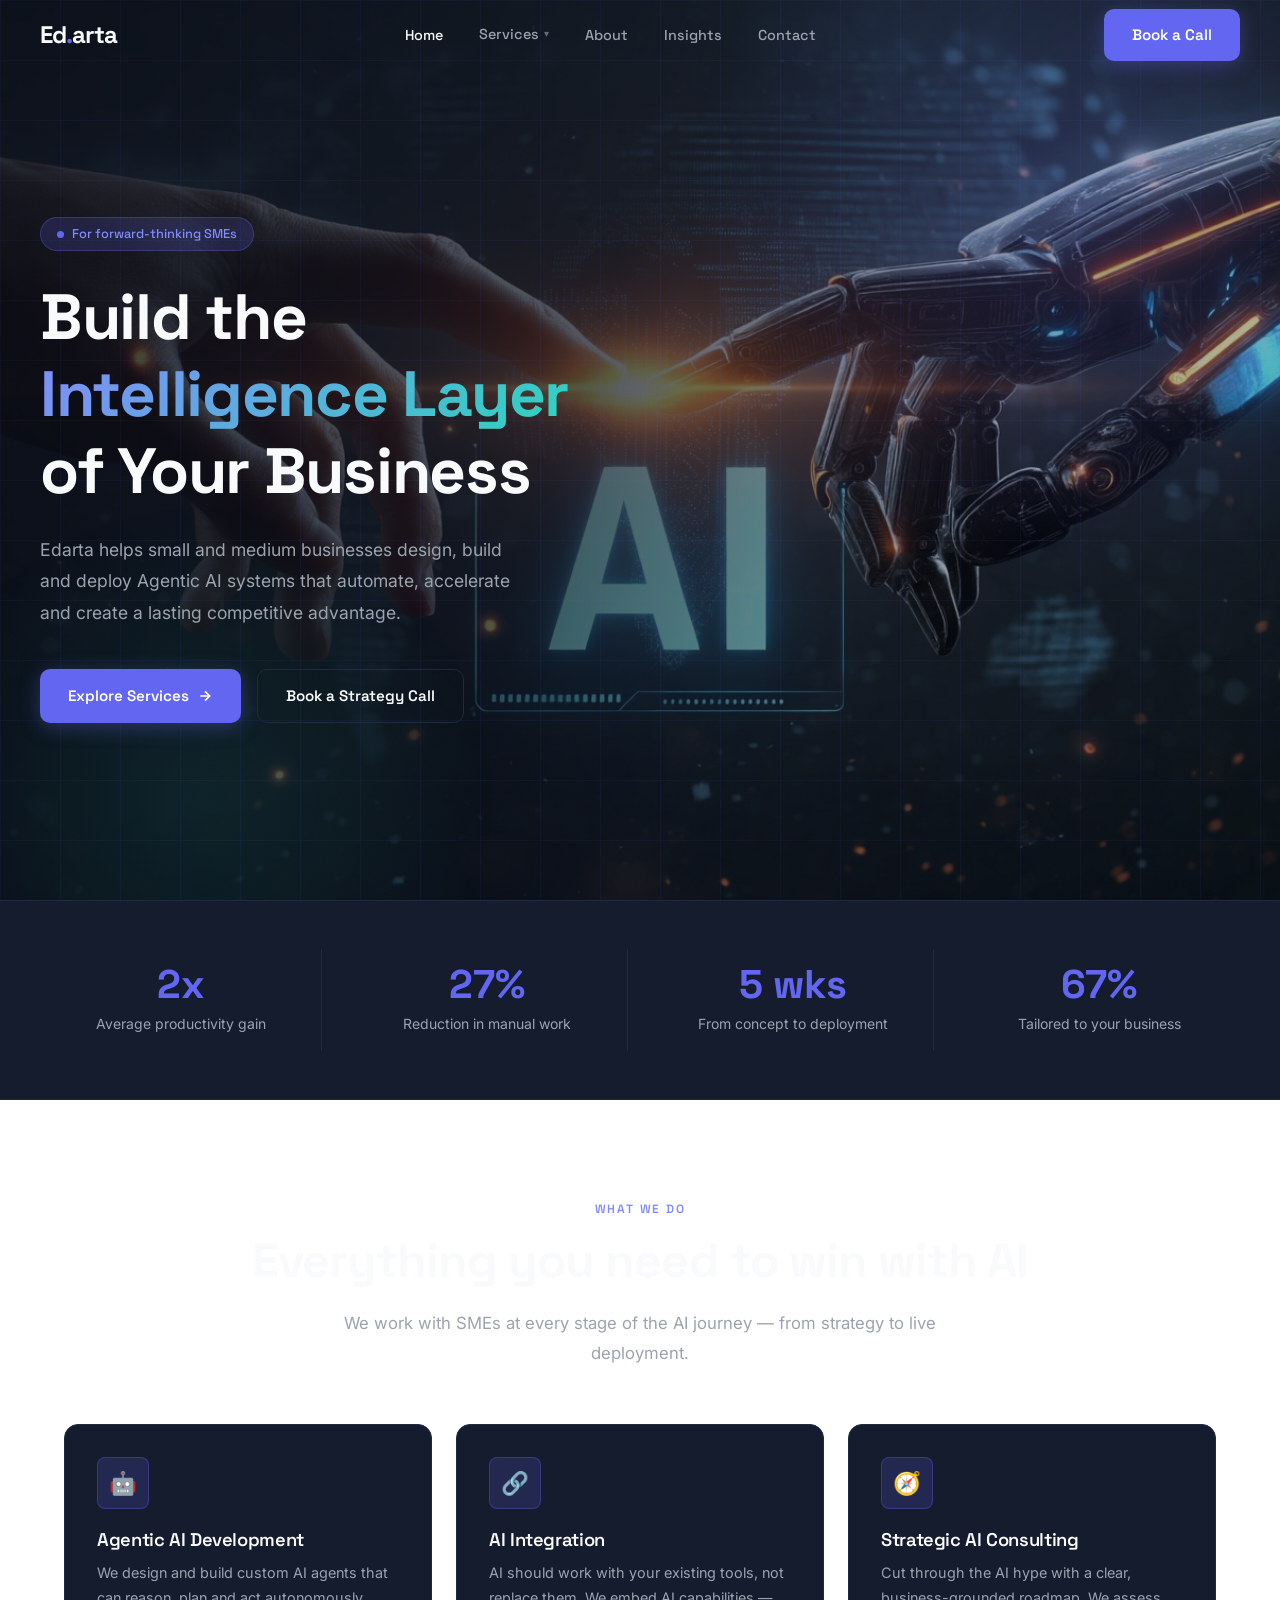
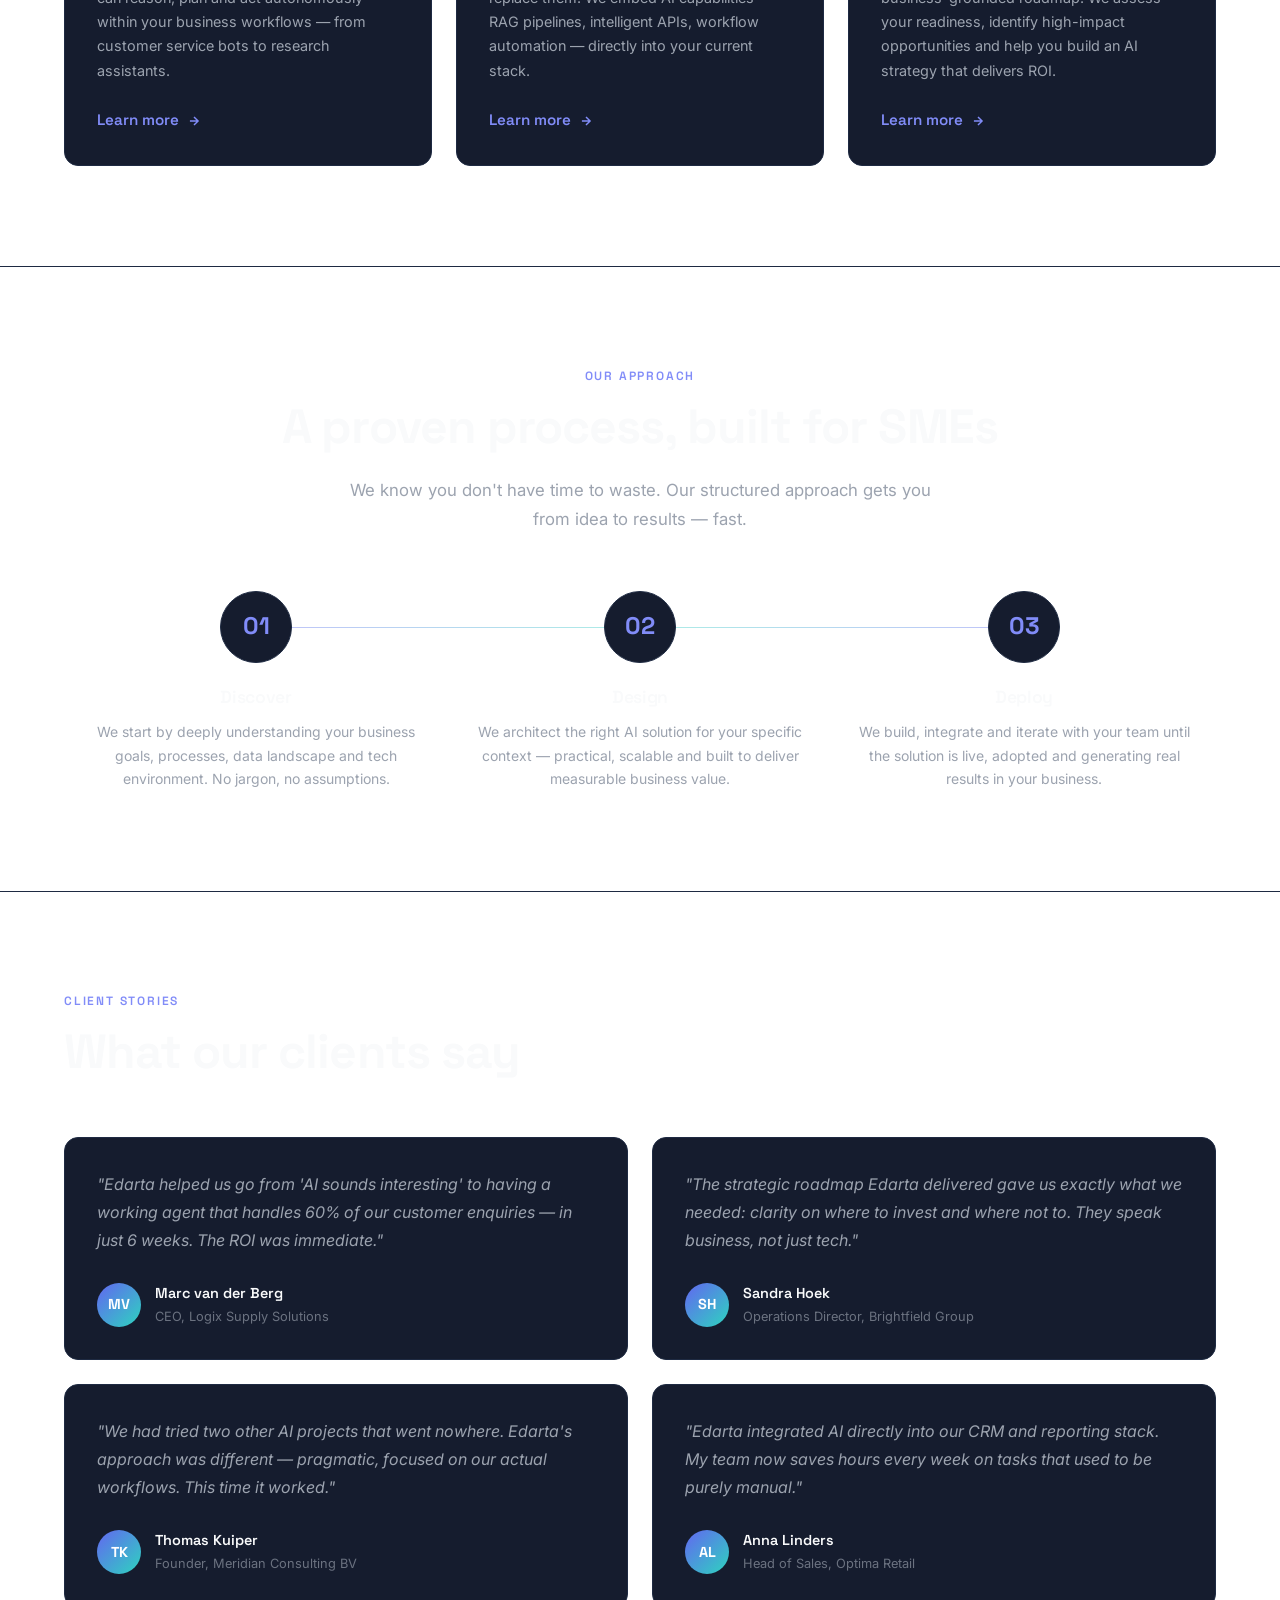
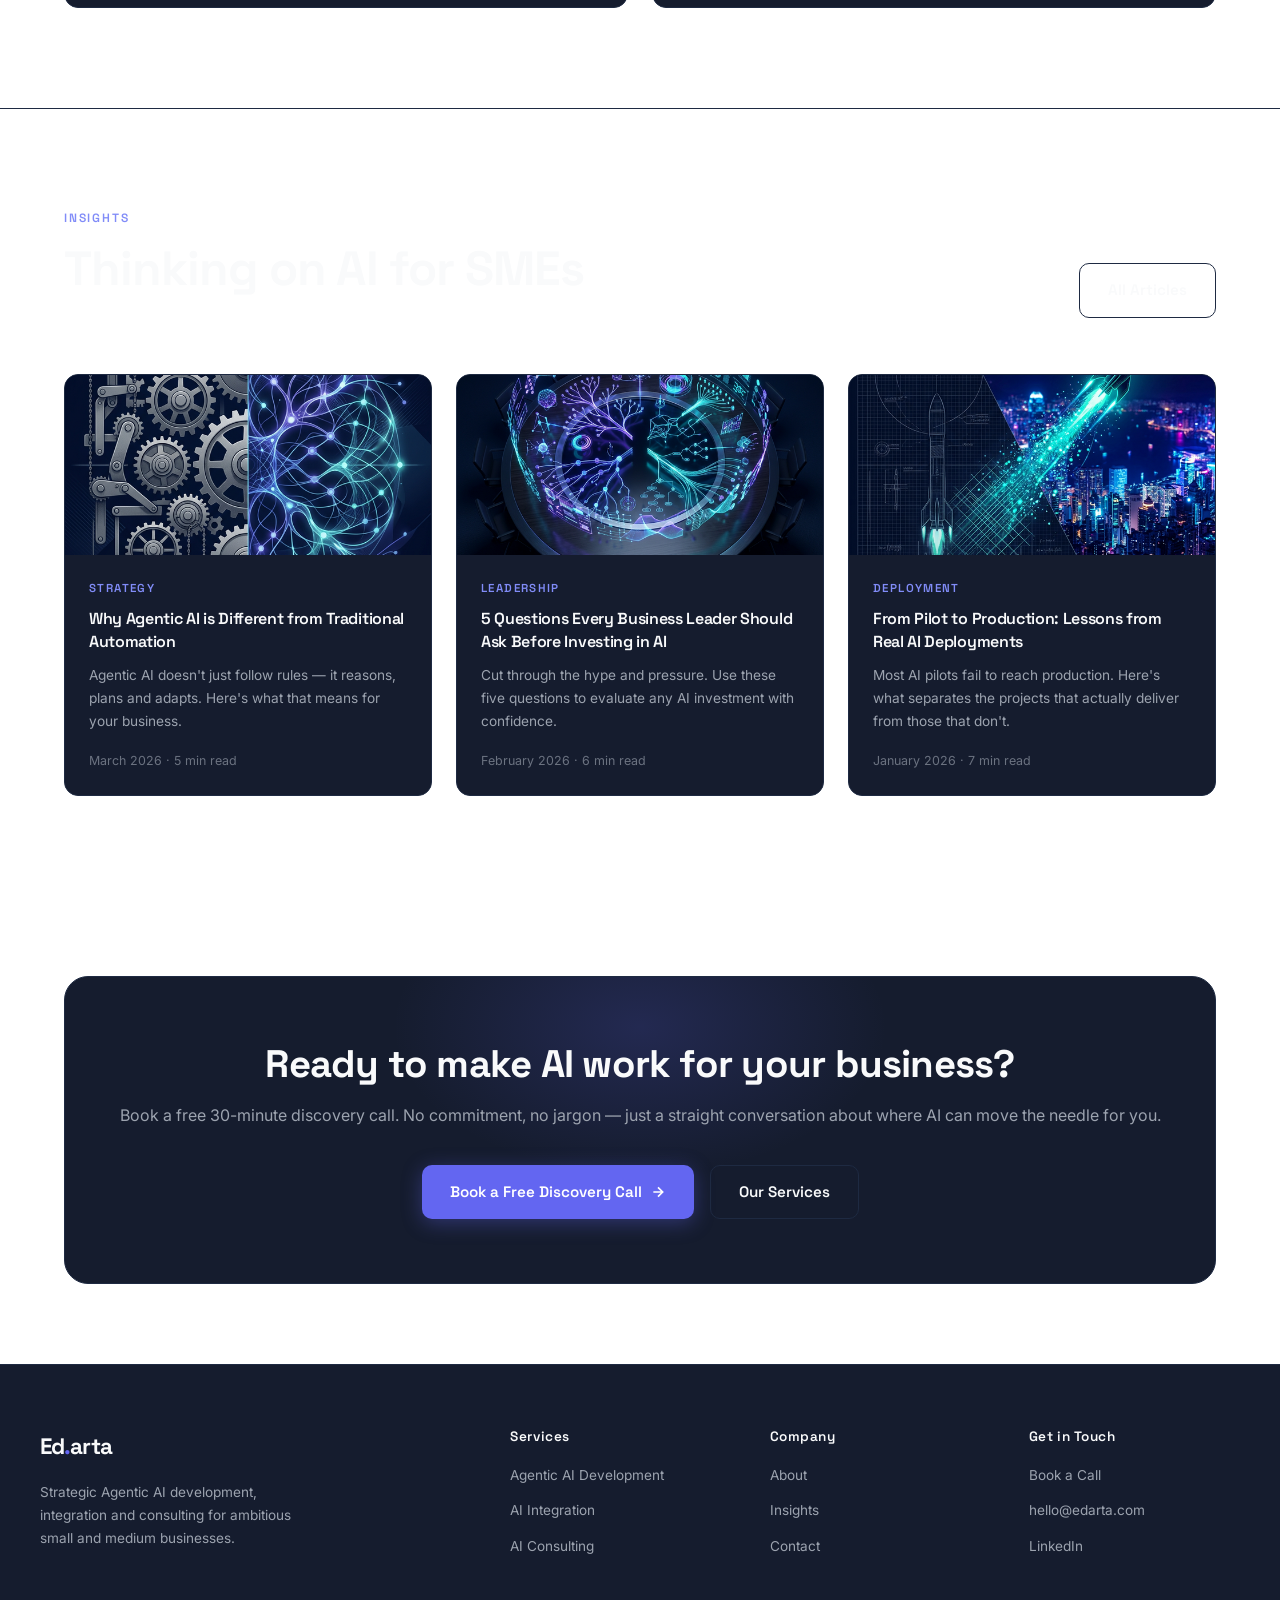
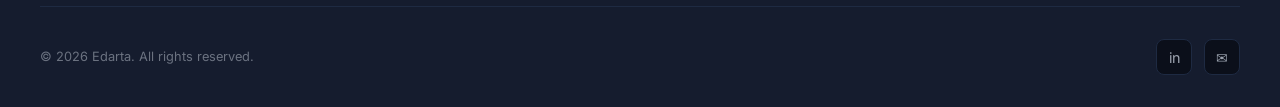
==== commit 975f158c: "Reduce dark overlay opacity across all pages for more visible backgrounds" ====
--- a/index.html
+++ b/index.html
@@ -18,7 +18,7 @@
     style="position:fixed;inset:0;z-index:-2;background:url('images/hero_bg.jpg') center 30%/cover no-repeat;pointer-events:none;">
   </div>
   <div id="page-dark-overlay"
-    style="position:fixed;inset:0;z-index:-1;background:linear-gradient(105deg, rgba(11,15,26,0.97) 0%, rgba(11,15,26,0.88) 45%, rgba(11,15,26,0.55) 75%, rgba(11,15,26,0.45) 100%);pointer-events:none;">
+    style="position:fixed;inset:0;z-index:-1;background:linear-gradient(105deg, rgba(11,15,26,0.80) 0%, rgba(11,15,26,0.70) 45%, rgba(11,15,26,0.35) 75%, rgba(11,15,26,0.25) 100%);pointer-events:none;">
   </div>
 
   <!-- ── Navigation ─────────────────────── -->
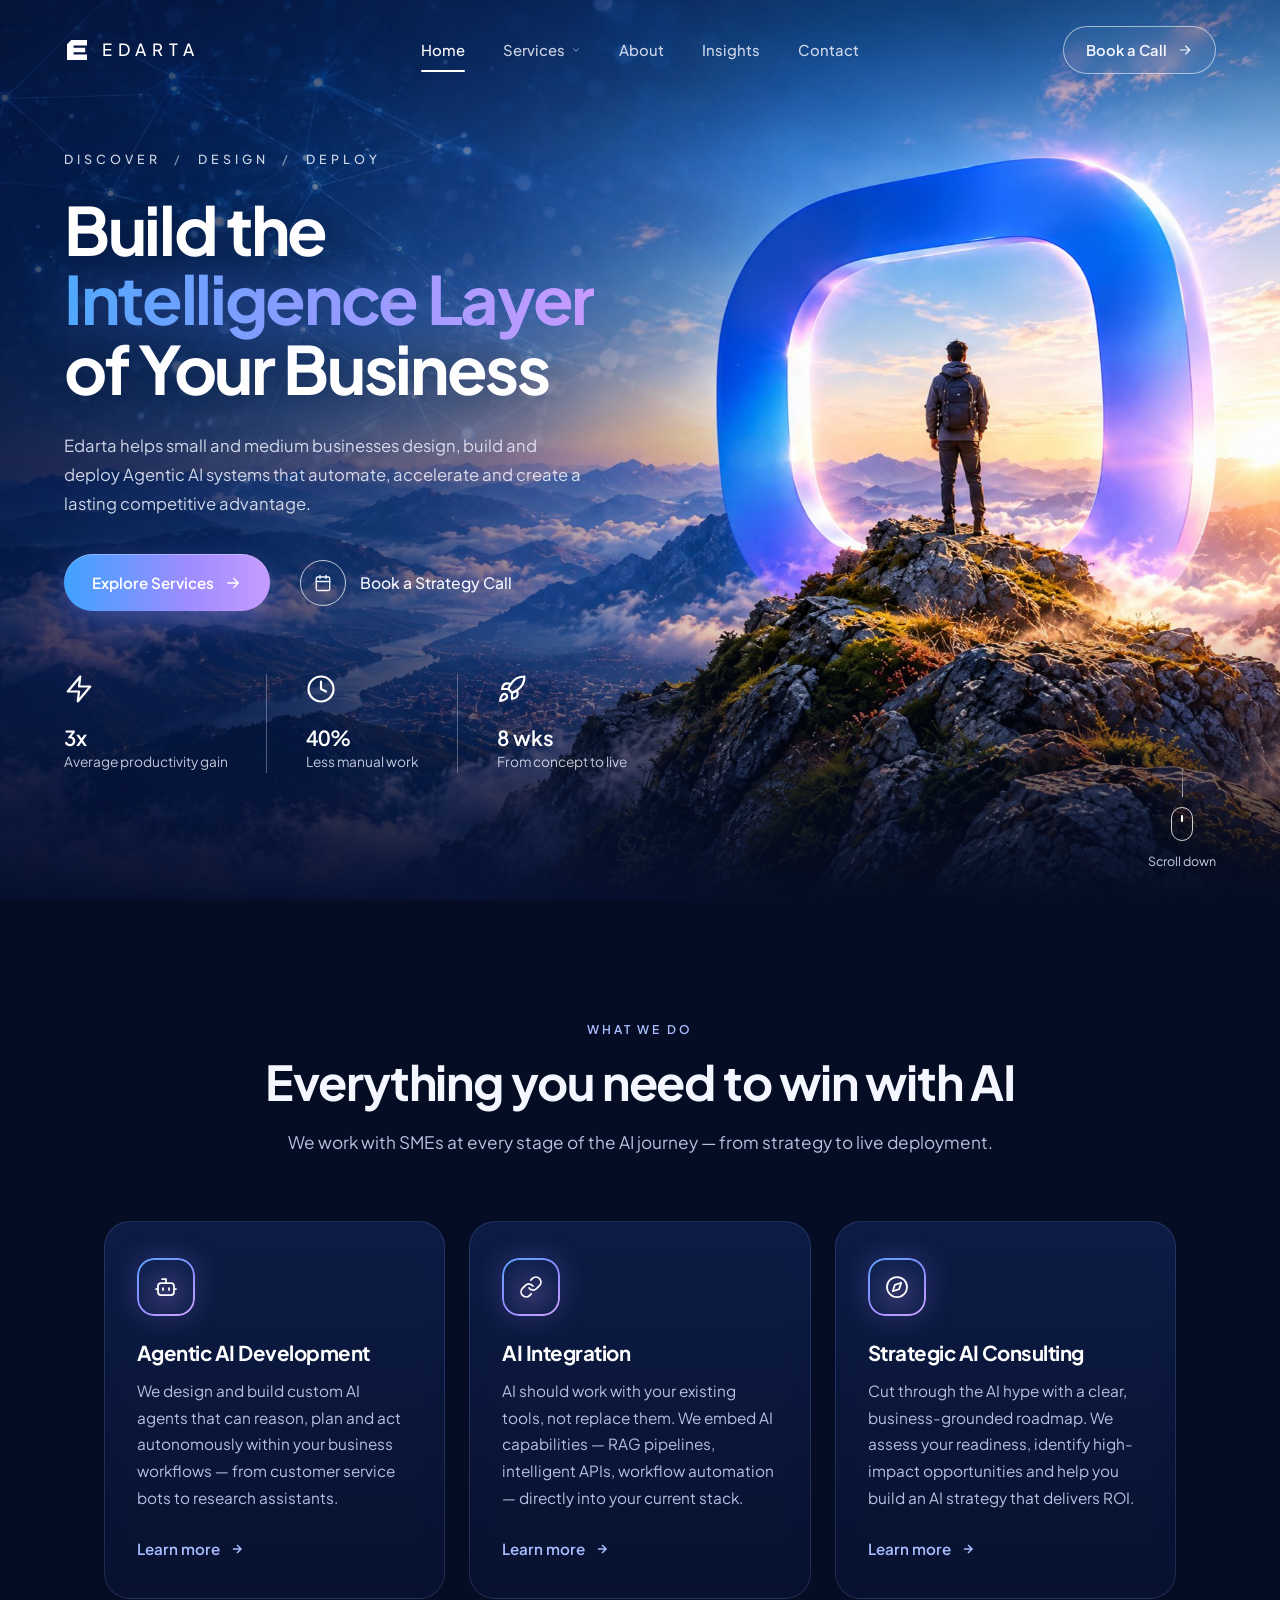
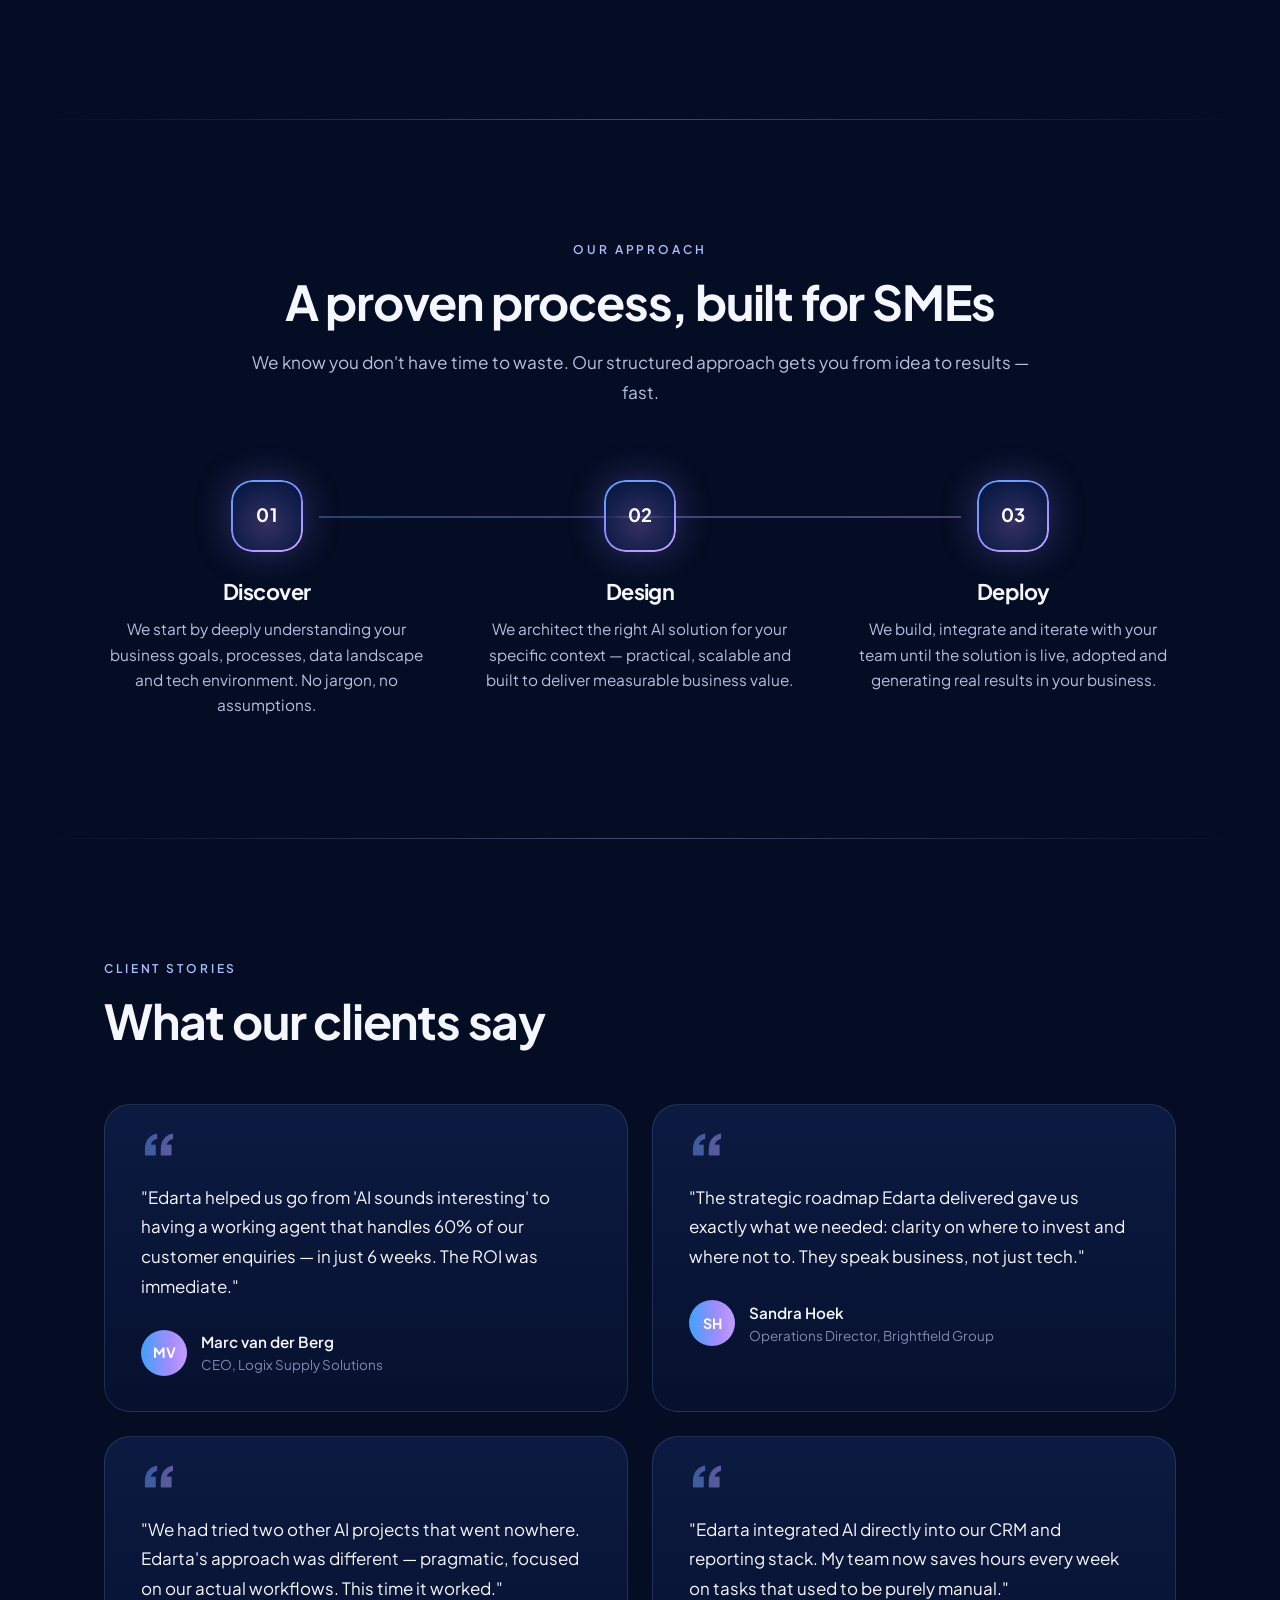
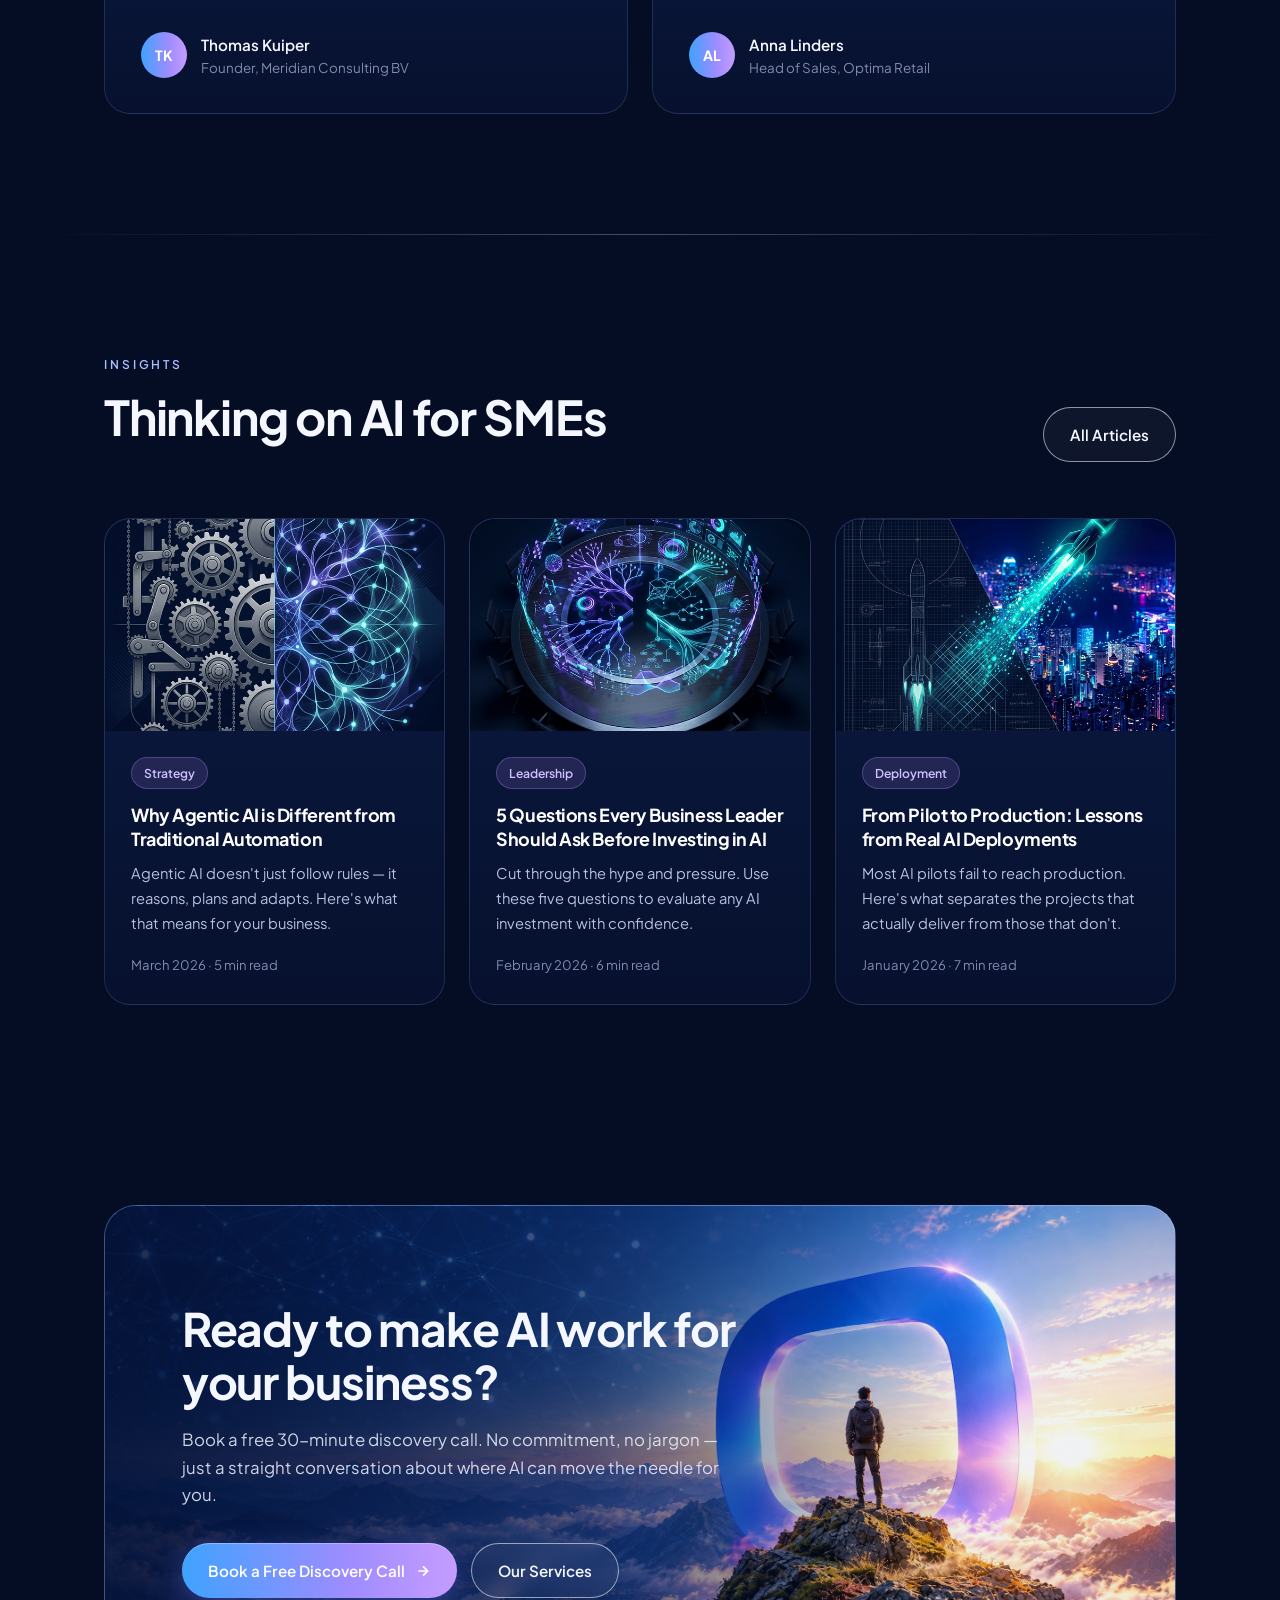
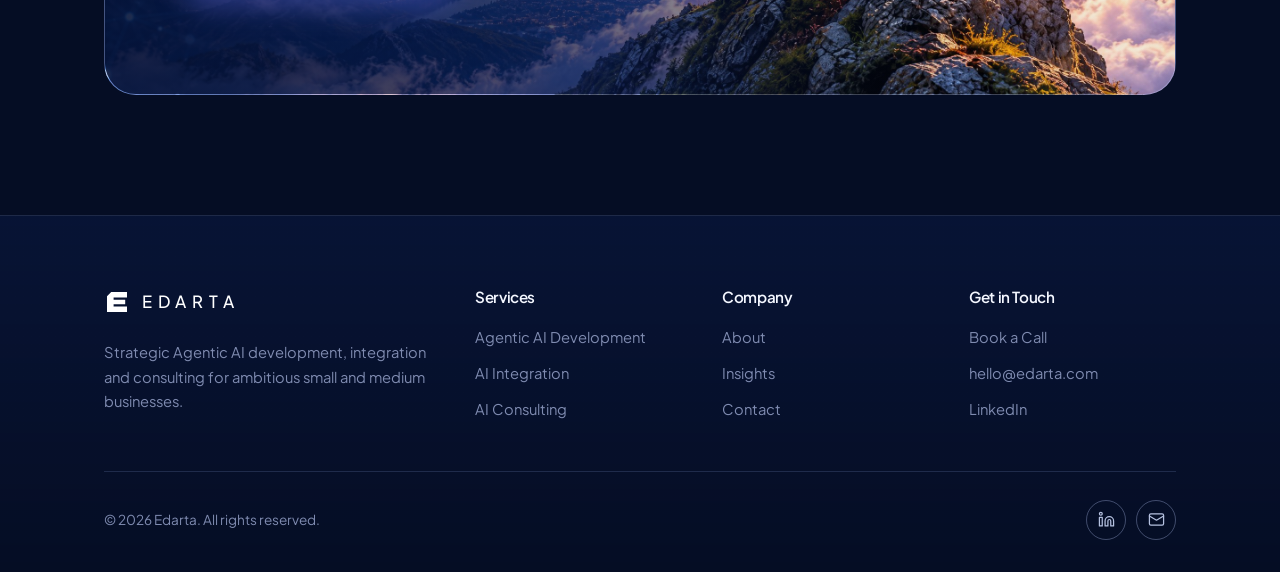
==== commit 85fd51db: "Redesign site in the dawn-portal style - New photographic hero images for every page (portal-over-th" ====
--- a/index.html
+++ b/index.html
@@ -8,31 +8,26 @@
   <meta name="description"
     content="Edarta helps SMEs design, build and deploy Agentic AI systems that create a lasting competitive advantage. Strategic AI consulting, development and integration." />
   <link rel="canonical" href="https://edarta.com/" />
+  <link rel="preconnect" href="https://fonts.googleapis.com" />
+  <link rel="preconnect" href="https://fonts.gstatic.com" crossorigin />
   <link rel="stylesheet" href="css/style.css" />
-  <link rel="icon"
-    href="data:image/svg+xml,<svg xmlns='http://www.w3.org/2000/svg' viewBox='0 0 100 100'><text y='.9em' font-size='90'>⬡</text></svg>" />
+  <link rel="icon" href="data:image/svg+xml,%3Csvg xmlns='http://www.w3.org/2000/svg' viewBox='0 0 26 26'%3E%3Cdefs%3E%3ClinearGradient id='g' x1='0' y1='0' x2='1' y2='1'%3E%3Cstop offset='0' stop-color='%234FA8FF'/%3E%3Cstop offset='1' stop-color='%23C59CFF'/%3E%3C/linearGradient%3E%3C/defs%3E%3Crect width='26' height='26' rx='7' fill='%23050D24'/%3E%3Cpath fill='url(%23g)' d='M5 8.4 8.4 5H21v4.4H10.2v1.9h9.4v3.7h-9.4v1.9H21V21H5z'/%3E%3C/svg%3E" />
+  <meta name="theme-color" content="#050D24" />
 </head>
 
 <body>
-  <div id="page-fixed-bg"
-    style="position:fixed;inset:0;z-index:-2;background:url('images/hero_bg.jpg') center 30%/cover no-repeat;pointer-events:none;">
-  </div>
-  <div id="page-dark-overlay"
-    style="position:fixed;inset:0;z-index:-1;background:linear-gradient(105deg, rgba(11,15,26,0.80) 0%, rgba(11,15,26,0.70) 45%, rgba(11,15,26,0.35) 75%, rgba(11,15,26,0.25) 100%);pointer-events:none;">
-  </div>
-
-  <!-- ── Navigation ─────────────────────── -->
+
   <nav class="nav" id="navbar" aria-label="Main navigation">
     <div class="nav-inner">
-      <a href="index.html" class="nav-logo">Ed<span>.</span>arta</a>
+      <a href="index.html" class="nav-logo" aria-label="Edarta home"><svg class="brand-mark" viewBox="0 0 26 26" aria-hidden="true"><path fill="currentColor" d="M3 7.2 7.2 3H23v5.4H9.6v2.3h11.6v4.6H9.6v2.3H23V23H3z"/></svg><span class="brand-word">EDARTA</span></a>
       <ul class="nav-links" role="list">
-        <li><a href="index.html" class="active">Home</a></li>
+        <li><a href="index.html" class="active" aria-current="page">Home</a></li>
         <li class="has-dropdown">
-          <a href="services.html">Services <span class="nav-dropdown-arrow">▾</span></a>
+          <a href="services.html">Services <svg class="nav-dropdown-arrow" viewBox="0 0 24 24" fill="none" stroke="currentColor" stroke-width="1.75" stroke-linecap="round" stroke-linejoin="round" aria-hidden="true"><path d="m6 9 6 6 6-6"/></svg></a>
           <ul class="nav-dropdown">
-            <li><a href="services.html#agentic"><span class="nav-dropdown-icon">🤖</span>Agentic AI Dev</a></li>
-            <li><a href="services.html#integration"><span class="nav-dropdown-icon">🔗</span>AI Integration</a></li>
-            <li><a href="services.html#consulting"><span class="nav-dropdown-icon">🧭</span>AI Consulting</a></li>
+            <li><a href="services.html#agentic">Agentic AI development<small>Agents that reason, plan and act</small></a></li>
+            <li><a href="services.html#integration">AI integration<small>AI inside the tools you already use</small></a></li>
+            <li><a href="services.html#consulting">Strategic AI consulting<small>A roadmap grounded in ROI</small></a></li>
           </ul>
         </li>
         <li><a href="about.html">About</a></li>
@@ -40,82 +35,60 @@
         <li><a href="contact.html">Contact</a></li>
       </ul>
       <div class="nav-cta">
-        <a href="contact.html" class="btn btn-primary">Book a Call</a>
-      </div>
-      <button class="nav-toggle" id="nav-toggle" aria-label="Toggle mobile menu" aria-expanded="false">
+        <a href="contact.html" class="btn btn-outline">Book a Call <svg width="16" height="16" viewBox="0 0 24 24" fill="none" stroke="currentColor" stroke-width="1.75" stroke-linecap="round" stroke-linejoin="round" aria-hidden="true"><path d="M5 12h14M13 6l6 6-6 6"/></svg></a>
+      </div>
+      <button class="nav-toggle" id="nav-toggle" aria-label="Open menu" aria-expanded="false" aria-controls="nav-mobile">
         <span></span><span></span><span></span>
       </button>
     </div>
   </nav>
 
-  <!-- Mobile menu -->
   <nav class="nav-mobile" id="nav-mobile" aria-label="Mobile navigation">
-    <a href="index.html">Home</a>
+    <a href="index.html" class="active" aria-current="page">Home</a>
     <a href="services.html">Services</a>
     <a href="about.html">About</a>
     <a href="insights.html">Insights</a>
     <a href="contact.html">Contact</a>
-    <a href="contact.html" class="btn btn-primary">Book a Call</a>
+    <a href="contact.html" class="btn btn-primary">Book a Call <svg width="16" height="16" viewBox="0 0 24 24" fill="none" stroke="currentColor" stroke-width="1.75" stroke-linecap="round" stroke-linejoin="round" aria-hidden="true"><path d="M5 12h14M13 6l6 6-6 6"/></svg></a>
   </nav>
 
   <main>
 
     <!-- ── Hero ───────────────────────────── -->
-    <section class="hero" aria-label="Hero">
-      <div class="hero-bg">
-        <div class="hero-grid"></div>
-        <div class="hero-radial"></div>
-        <div class="hero-radial-2"></div>
-      </div>
-
-      <div class="hero-content">
+    <section class="hero" aria-label="Hero" style="--hero-pos:68% 50%;--hero-pos-sm:74% 50%">
+      <img class="hero-media" src="images/hero_home-sm.jpg"
+        srcset="images/hero_home-sm.jpg 1200w, images/hero_home.jpg 2400w" sizes="100vw" alt=""
+        fetchpriority="high" decoding="async" />
+      <div class="hero-inner">
         <div class="hero-text">
-          <div class="hero-badge">
-            <span class="hero-badge-dot"></span>
-            For forward-thinking SMEs
-          </div>
-          <h1 class="hero-title">
-            Build the <span class="accent">Intelligence&nbsp;Layer</span> of Your Business
-          </h1>
-          <p class="hero-subtitle">
-            Edarta helps small and medium businesses design, build and deploy Agentic AI systems that automate,
-            accelerate and create a lasting competitive advantage.
-          </p>
+          <p class="hero-eyebrow">Discover <span>/</span> Design <span>/</span> Deploy</p>
+          <h1 class="hero-title">Build the<br /><span class="grad">Intelligence Layer</span><br />of Your Business</h1>
+          <p class="hero-subtitle">Edarta helps small and medium businesses design, build and deploy Agentic AI systems that automate, accelerate and create a lasting competitive advantage.</p>
           <div class="hero-actions">
-            <a href="services.html" class="btn btn-primary" id="hero-cta-services">
-              Explore Services
-              <svg width="16" height="16" viewBox="0 0 24 24" fill="none" stroke="currentColor" stroke-width="2.5">
-                <path d="M5 12h14M12 5l7 7-7 7" />
-              </svg>
-            </a>
-            <a href="contact.html" class="btn btn-outline" id="hero-cta-contact">Book a Strategy Call</a>
-          </div>
-        </div>
-
-      </div>
-    </section>
-
-    <!-- ── Stats Strip ─────────────────────── -->
-    <div class="stats-strip">
-      <div class="stats-inner">
-        <div class="stat-item fade-up">
-          <div class="stat-number"><span data-target="3" data-suffix="x">0x</span></div>
-          <div class="stat-label">Average productivity gain</div>
-        </div>
-        <div class="stat-item fade-up fade-up-delay-1">
-          <div class="stat-number"><span data-target="40" data-suffix="%">0%</span></div>
-          <div class="stat-label">Reduction in manual work</div>
-        </div>
-        <div class="stat-item fade-up fade-up-delay-2">
-          <div class="stat-number"><span data-target="8" data-suffix=" wks">0 wks</span></div>
-          <div class="stat-label">From concept to deployment</div>
-        </div>
-        <div class="stat-item fade-up fade-up-delay-3">
-          <div class="stat-number"><span data-target="100" data-suffix="%">0%</span></div>
-          <div class="stat-label">Tailored to your business</div>
-        </div>
-      </div>
-    </div>
+            <a href="services.html" class="btn btn-primary" id="hero-cta-services">Explore Services <svg width="18" height="18" viewBox="0 0 24 24" fill="none" stroke="currentColor" stroke-width="1.75" stroke-linecap="round" stroke-linejoin="round" aria-hidden="true"><path d="M5 12h14M13 6l6 6-6 6"/></svg></a>
+            <a href="contact.html" class="btn-circle" id="hero-cta-contact"><span class="btn-circle-icon"><svg width="18" height="18" viewBox="0 0 24 24" fill="none" stroke="currentColor" stroke-width="1.75" stroke-linecap="round" stroke-linejoin="round" aria-hidden="true"><rect x="3" y="4" width="18" height="18" rx="2"/><path d="M16 2v4M8 2v4M3 10h18"/></svg></span>Book a Strategy Call</a>
+          </div>
+        <div class="hero-stats" role="list">
+          <div class="hero-stat">
+            <svg class="hero-stat-icon" viewBox="0 0 24 24" fill="none" stroke="currentColor" stroke-width="1.75" stroke-linecap="round" stroke-linejoin="round" aria-hidden="true"><path d="M13 2 3 14h9l-1 8 10-12h-9l1-8z"/></svg>
+            <div class="hero-stat-num"><span data-target="3" data-suffix="x">3x</span></div>
+            <div class="hero-stat-label">Average productivity gain</div>
+          </div>
+          <div class="hero-stat">
+            <svg class="hero-stat-icon" viewBox="0 0 24 24" fill="none" stroke="currentColor" stroke-width="1.75" stroke-linecap="round" stroke-linejoin="round" aria-hidden="true"><circle cx="12" cy="12" r="10"/><path d="M12 6v6l4 2"/></svg>
+            <div class="hero-stat-num"><span data-target="40" data-suffix="%">40%</span></div>
+            <div class="hero-stat-label">Less manual work</div>
+          </div>
+          <div class="hero-stat">
+            <svg class="hero-stat-icon" viewBox="0 0 24 24" fill="none" stroke="currentColor" stroke-width="1.75" stroke-linecap="round" stroke-linejoin="round" aria-hidden="true"><path d="M4.5 16.5c-1.5 1.26-2 5-2 5s3.74-.5 5-2c.71-.84.7-2.13-.09-2.91a2.18 2.18 0 0 0-2.91-.09z"/><path d="m12 15-3-3a22 22 0 0 1 2-3.95A12.88 12.88 0 0 1 22 2c0 2.72-.78 7.5-6 11a22.35 22.35 0 0 1-4 2z"/><path d="M9 12H4s.55-3.03 2-4c1.62-1.08 5 0 5 0M12 15v5s3.03-.55 4-2c1.08-1.62 0-5 0-5"/></svg>
+            <div class="hero-stat-num"><span data-target="8" data-suffix=" wks">8 wks</span></div>
+            <div class="hero-stat-label">From concept to live</div>
+          </div>
+        </div>
+        </div>
+      </div>
+      <a href="#services-heading" class="scroll-cue" aria-label="Scroll to content"><span class="scroll-mouse"></span>Scroll down</a>
+    </section>
 
     <!-- ── Services Overview ───────────────── -->
     <section aria-labelledby="services-heading">
@@ -129,7 +102,7 @@
 
         <div class="services-grid">
           <article class="card fade-up fade-up-delay-1">
-            <div class="card-icon">🤖</div>
+            <div class="card-icon"><svg viewBox="0 0 24 24" fill="none" stroke="currentColor" stroke-width="1.75" stroke-linecap="round" stroke-linejoin="round" aria-hidden="true"><path d="M12 8V4H8"/><rect x="4" y="8" width="16" height="12" rx="3"/><path d="M2 14h2M20 14h2M9 13v2M15 13v2"/></svg></div>
             <h3 class="card-title">Agentic AI Development</h3>
             <p class="card-text">We design and build custom AI agents that can reason, plan and act autonomously within
               your business workflows — from customer service bots to research assistants.</p>
@@ -144,7 +117,7 @@
           </article>
 
           <article class="card fade-up fade-up-delay-2">
-            <div class="card-icon">🔗</div>
+            <div class="card-icon"><svg viewBox="0 0 24 24" fill="none" stroke="currentColor" stroke-width="1.75" stroke-linecap="round" stroke-linejoin="round" aria-hidden="true"><path d="M10 13a5 5 0 0 0 7.54.54l3-3a5 5 0 0 0-7.07-7.07l-1.72 1.71"/><path d="M14 11a5 5 0 0 0-7.54-.54l-3 3a5 5 0 0 0 7.07 7.07l1.71-1.71"/></svg></div>
             <h3 class="card-title">AI Integration</h3>
             <p class="card-text">AI should work with your existing tools, not replace them. We embed AI capabilities —
               RAG pipelines, intelligent APIs, workflow automation — directly into your current stack.</p>
@@ -159,7 +132,7 @@
           </article>
 
           <article class="card fade-up fade-up-delay-3">
-            <div class="card-icon">🧭</div>
+            <div class="card-icon"><svg viewBox="0 0 24 24" fill="none" stroke="currentColor" stroke-width="1.75" stroke-linecap="round" stroke-linejoin="round" aria-hidden="true"><circle cx="12" cy="12" r="10"/><path d="m16.24 7.76-2.12 6.36-6.36 2.12 2.12-6.36z"/></svg></div>
             <h3 class="card-title">Strategic AI Consulting</h3>
             <p class="card-text">Cut through the AI hype with a clear, business-grounded roadmap. We assess your
               readiness, identify high-impact opportunities and help you build an AI strategy that delivers ROI.</p>
@@ -290,7 +263,7 @@
         <div class="insights-grid">
           <a href="insights.html#agentic-different" class="insight-card fade-up fade-up-delay-1" id="insight-1">
             <div class="insight-thumb">
-              <img src="images/insight_agentic.png" alt="Agentic AI vs Traditional Automation"
+              <img loading="lazy" src="images/insight_agentic.png" alt="Agentic AI vs Traditional Automation"
                 style="width:100%;height:100%;object-fit:cover;" />
             </div>
             <div class="insight-body">
@@ -304,7 +277,7 @@
 
           <a href="insights.html#executive-questions" class="insight-card fade-up fade-up-delay-2" id="insight-2">
             <div class="insight-thumb">
-              <img src="images/insight_executive.png" alt="Executive AI strategy"
+              <img loading="lazy" src="images/insight_executive.png" alt="Executive AI strategy"
                 style="width:100%;height:100%;object-fit:cover;" />
             </div>
             <div class="insight-body">
@@ -318,7 +291,7 @@
 
           <a href="insights.html#pilot-to-production" class="insight-card fade-up fade-up-delay-3" id="insight-3">
             <div class="insight-thumb">
-              <img src="images/insight_pilot.png" alt="Pilot to Production"
+              <img loading="lazy" src="images/insight_pilot.png" alt="Pilot to Production"
                 style="width:100%;height:100%;object-fit:cover;" />
             </div>
             <div class="insight-body">
@@ -358,7 +331,7 @@
     <div class="footer-inner">
       <div class="footer-grid">
         <div class="footer-brand">
-          <span class="nav-logo">Ed<span>.</span>arta</span>
+          <a href="index.html" class="nav-logo" aria-label="Edarta home"><svg class="brand-mark" viewBox="0 0 26 26" aria-hidden="true"><path fill="currentColor" d="M3 7.2 7.2 3H23v5.4H9.6v2.3h11.6v4.6H9.6v2.3H23V23H3z"/></svg><span class="brand-word">EDARTA</span></a>
           <p>Strategic Agentic AI development, integration and consulting for ambitious small and medium businesses.</p>
         </div>
         <div class="footer-col">
@@ -390,8 +363,8 @@
         <span>© 2026 Edarta. All rights reserved.</span>
         <div class="footer-socials">
           <a href="https://linkedin.com/company/edarta" target="_blank" rel="noopener" class="footer-social-link"
-            aria-label="LinkedIn">in</a>
-          <a href="mailto:hello@edarta.com" class="footer-social-link" aria-label="Email">✉</a>
+            aria-label="LinkedIn"><svg viewBox="0 0 24 24" fill="none" stroke="currentColor" stroke-width="1.75" stroke-linecap="round" stroke-linejoin="round" aria-hidden="true"><path d="M16 8a6 6 0 0 1 6 6v7h-4v-7a2 2 0 0 0-4 0v7h-4v-7a6 6 0 0 1 6-6zM2 9h4v12H2z"/><circle cx="4" cy="4" r="2"/></svg></a>
+          <a href="mailto:hello@edarta.com" class="footer-social-link" aria-label="Email"><svg viewBox="0 0 24 24" fill="none" stroke="currentColor" stroke-width="1.75" stroke-linecap="round" stroke-linejoin="round" aria-hidden="true"><rect x="2" y="4" width="20" height="16" rx="2"/><path d="m22 7-10 6L2 7"/></svg></a>
         </div>
       </div>
     </div>
--- a/css/style.css
+++ b/css/style.css
@@ -1,9 +1,58 @@
 /* ============================================
    EDARTA — Global Stylesheet
-   Design System: Deep Navy + Electric Indigo
+   Design: "Dawn portal" — photographic sky heroes,
+   blue → lilac light, glass surfaces on night-blue.
    ============================================ */
 
-@import url('https://fonts.googleapis.com/css2?family=Space+Grotesk:wght@300;400;500;600;700&family=Inter:wght@300;400;500&display=swap');
+@import url('https://fonts.googleapis.com/css2?family=Plus+Jakarta+Sans:wght@300;400;500;600;700;800&display=swap');
+
+/* ── Tokens ───────────────────────────────── */
+:root {
+    /* Core palette */
+    --night: #050D24;          /* page base, below the heroes */
+    --night-2: #0A1A45;        /* raised panels */
+    --sky: #1B3B8F;            /* mid-blue from the hero sky */
+    --portal: #4C8DFF;         /* the ring's electric blue */
+    --lilac: #B48CFF;          /* the ring's rim light */
+    --dawn: #FFC98A;           /* sunrise accent, used sparingly */
+    --ink: #F4F7FF;            /* primary text */
+    --mist: #B5C1E0;           /* secondary text */
+    --haze: #7F8BB0;           /* muted text */
+
+    --grad: linear-gradient(90deg, #4FA8FF 0%, #8B9BFF 45%, #C89BFF 100%);
+    --grad-btn: linear-gradient(90deg, #3FA2FF 0%, #9E8CFF 60%, #C59CFF 100%);
+    --glass: rgba(22, 44, 104, 0.38);
+    --glass-strong: rgba(14, 30, 76, 0.72);
+    --line: rgba(160, 185, 255, 0.16);
+    --line-strong: rgba(190, 205, 255, 0.32);
+
+    /* Legacy names still referenced by inline styles in the pages */
+    --navy: var(--night);
+    --navy-mid: var(--night-2);
+    --navy-card: var(--glass);
+    --navy-border: var(--line);
+    --indigo: var(--portal);
+    --indigo-light: #A9BDFF;
+    --indigo-glow: rgba(76, 141, 255, 0.16);
+    --teal: var(--lilac);
+    --teal-glow: rgba(180, 140, 255, 0.16);
+    --text-primary: var(--ink);
+    --text-secondary: var(--mist);
+    --text-muted: var(--haze);
+
+    --radius-sm: 10px;
+    --radius-md: 18px;
+    --radius-lg: 26px;
+    --radius-xl: 40px;
+    --shadow-card: 0 20px 60px rgba(2, 8, 30, 0.45);
+    --shadow-glow: 0 0 50px rgba(110, 130, 255, 0.28);
+    --transition: 0.3s cubic-bezier(0.4, 0, 0.2, 1);
+    --font-heading: 'Plus Jakarta Sans', system-ui, sans-serif;
+    --font-body: 'Plus Jakarta Sans', system-ui, sans-serif;
+    --max-w: 1200px;
+    --gutter: clamp(20px, 5vw, 64px);
+    --section-pad: clamp(72px, 10vw, 120px) 0;
+}
 
 /* ── Reset & Base ─────────────────────────── */
 *,
@@ -14,46 +63,20 @@
     padding: 0;
 }
 
-:root {
-    --navy: #0B0F1A;
-    --navy-mid: #111827;
-    --navy-card: #151C2E;
-    --navy-border: #1E2A42;
-    --indigo: #6366F1;
-    --indigo-light: #818CF8;
-    --indigo-glow: rgba(99, 102, 241, 0.18);
-    --teal: #2DD4BF;
-    --teal-glow: rgba(45, 212, 191, 0.15);
-    --white: #FFFFFF;
-    --grey-100: #F3F4F6;
-    --grey-300: #D1D5DB;
-    --grey-400: #9CA3AF;
-    --grey-500: #6B7280;
-    --text-primary: #F9FAFB;
-    --text-secondary: #9CA3AF;
-    --text-muted: #6B7280;
-    --radius-sm: 8px;
-    --radius-md: 14px;
-    --radius-lg: 24px;
-    --radius-xl: 40px;
-    --shadow-card: 0 4px 32px rgba(0, 0, 0, 0.35);
-    --shadow-glow: 0 0 40px rgba(99, 102, 241, 0.2);
-    --transition: 0.3s cubic-bezier(0.4, 0, 0.2, 1);
-    --font-heading: 'Space Grotesk', sans-serif;
-    --font-body: 'Inter', sans-serif;
-    --max-w: 1200px;
-    --section-pad: 100px 24px;
-}
-
 html {
     scroll-behavior: smooth;
 }
 
 body {
     font-family: var(--font-body);
-    background-color: transparent;
-    color: var(--text-primary);
-    line-height: 1.6;
+    font-size: 1rem;
+    background:
+        radial-gradient(1200px 600px at 85% 20%, rgba(76, 141, 255, 0.10), transparent 60%),
+        radial-gradient(900px 500px at 5% 60%, rgba(180, 140, 255, 0.08), transparent 60%),
+        var(--night);
+    background-attachment: fixed;
+    color: var(--ink);
+    line-height: 1.65;
     -webkit-font-smoothing: antialiased;
     overflow-x: hidden;
 }
@@ -70,6 +93,16 @@
 
 ul {
     list-style: none;
+}
+
+:focus-visible {
+    outline: 2px solid var(--dawn);
+    outline-offset: 3px;
+    border-radius: 6px;
+}
+
+::selection {
+    background: rgba(180, 140, 255, 0.4);
 }
 
 /* ── Typography ───────────────────────────── */
@@ -81,31 +114,37 @@
 h6 {
     font-family: var(--font-heading);
     font-weight: 700;
-    line-height: 1.2;
-    letter-spacing: -0.02em;
+    line-height: 1.15;
+    letter-spacing: -0.025em;
+}
+
+.grad {
+    background: var(--grad);
+    -webkit-background-clip: text;
+    background-clip: text;
+    color: transparent;
 }
 
 .section-label {
-    font-family: var(--font-heading);
     font-size: 0.75rem;
     font-weight: 600;
-    letter-spacing: 0.15em;
+    letter-spacing: 0.24em;
     text-transform: uppercase;
-    color: var(--indigo-light);
-    margin-bottom: 12px;
+    color: #A9BDFF;
+    margin-bottom: 14px;
     display: block;
 }
 
 .section-title {
     font-size: clamp(2rem, 4vw, 3rem);
-    color: var(--text-primary);
-    margin-bottom: 20px;
+    color: var(--ink);
+    margin-bottom: 18px;
 }
 
 .section-subtitle {
-    font-size: 1.05rem;
-    color: var(--text-secondary);
-    max-width: 600px;
+    font-size: 1.075rem;
+    color: var(--mist);
+    max-width: 60ch;
     line-height: 1.75;
 }
 
@@ -113,11 +152,12 @@
 .container {
     max-width: var(--max-w);
     margin: 0 auto;
-    padding: 0 24px;
+    padding: 0 var(--gutter);
 }
 
 section {
     padding: var(--section-pad);
+    position: relative;
 }
 
 .text-center {
@@ -126,67 +166,121 @@
 
 .text-center .section-subtitle {
     margin: 0 auto;
+}
+
+.divider {
+    height: 1px;
+    max-width: var(--max-w);
+    margin: 0 auto;
+    background: linear-gradient(90deg, transparent, var(--line-strong), transparent);
 }
 
 /* ── Buttons ──────────────────────────────── */
 .btn {
     display: inline-flex;
     align-items: center;
-    gap: 8px;
-    padding: 14px 28px;
-    border-radius: 10px;
+    justify-content: center;
+    gap: 10px;
+    padding: 14px 26px;
+    border-radius: 999px;
     font-family: var(--font-heading);
     font-weight: 600;
     font-size: 0.95rem;
     cursor: pointer;
-    transition: var(--transition);
     border: none;
-    outline: none;
-    text-decoration: none;
+    transition: transform var(--transition), box-shadow var(--transition), background var(--transition), border-color var(--transition);
     white-space: nowrap;
 }
 
+.btn svg {
+    transition: transform var(--transition);
+}
+
+.btn:hover svg {
+    transform: translateX(3px);
+}
+
 .btn-primary {
-    background: var(--indigo);
-    color: #fff;
-    box-shadow: 0 4px 20px rgba(99, 102, 241, 0.35);
+    background: var(--grad-btn);
+    color: #fff;
+    box-shadow: 0 10px 30px rgba(110, 120, 255, 0.35), inset 0 1px 0 rgba(255, 255, 255, 0.3);
 }
 
 .btn-primary:hover {
-    background: var(--indigo-light);
     transform: translateY(-2px);
-    box-shadow: 0 8px 30px rgba(99, 102, 241, 0.45);
+    box-shadow: 0 14px 40px rgba(130, 120, 255, 0.5), inset 0 1px 0 rgba(255, 255, 255, 0.3);
 }
 
 .btn-outline {
-    background: transparent;
-    color: var(--text-primary);
-    border: 1.5px solid var(--navy-border);
+    background: rgba(255, 255, 255, 0.04);
+    color: var(--ink);
+    border: 1.5px solid rgba(255, 255, 255, 0.55);
+    backdrop-filter: blur(8px);
+    -webkit-backdrop-filter: blur(8px);
 }
 
 .btn-outline:hover {
-    border-color: var(--indigo);
-    color: var(--indigo-light);
-    transform: translateY(-2px);
+    background: rgba(255, 255, 255, 0.12);
+    border-color: #fff;
 }
 
 .btn-ghost {
-    background: transparent;
-    color: var(--indigo-light);
     padding: 0;
-    font-size: 0.95rem;
+    background: none;
+    color: #A9BDFF;
+    border-radius: 0;
 }
 
 .btn-ghost:hover {
-    color: var(--white);
-}
-
-.btn-ghost svg {
-    transition: transform var(--transition);
-}
-
-.btn-ghost:hover svg {
-    transform: translateX(4px);
+    color: #fff;
+}
+
+/* Circle-icon link, as in the hero ("Watch Story" style) */
+.btn-circle {
+    display: inline-flex;
+    align-items: center;
+    gap: 14px;
+    font-weight: 500;
+    font-size: 0.98rem;
+    color: var(--ink);
+}
+
+.btn-circle-icon {
+    width: 46px;
+    height: 46px;
+    border-radius: 50%;
+    border: 1.5px solid rgba(255, 255, 255, 0.75);
+    display: grid;
+    place-items: center;
+    transition: background var(--transition), transform var(--transition);
+    flex-shrink: 0;
+}
+
+.btn-circle:hover .btn-circle-icon {
+    background: rgba(255, 255, 255, 0.14);
+    transform: scale(1.05);
+}
+
+/* ── Brand mark ───────────────────────────── */
+.nav-logo {
+    display: inline-flex;
+    align-items: center;
+    gap: 12px;
+    color: #fff;
+}
+
+.brand-mark {
+    width: 26px;
+    height: 26px;
+    flex-shrink: 0;
+}
+
+.brand-word {
+    font-family: var(--font-heading);
+    font-size: 1.05rem;
+    font-weight: 500;
+    letter-spacing: 0.36em;
+    margin-right: -0.36em;
 }
 
 /* ── Navigation ───────────────────────────── */
@@ -196,834 +290,978 @@
     left: 0;
     right: 0;
     z-index: 100;
-    padding: 0 24px;
-    transition: background var(--transition), box-shadow var(--transition);
+    transition: background var(--transition), box-shadow var(--transition), padding var(--transition);
+    padding: 26px 0;
 }
 
 .nav.scrolled {
-    background: rgba(11, 15, 26, 0.90);
-    backdrop-filter: blur(16px);
-    -webkit-backdrop-filter: blur(16px);
-    box-shadow: 0 1px 0 var(--navy-border);
+    background: rgba(5, 13, 36, 0.72);
+    backdrop-filter: blur(16px) saturate(140%);
+    -webkit-backdrop-filter: blur(16px) saturate(140%);
+    box-shadow: 0 1px 0 var(--line);
+    padding: 14px 0;
 }
 
 .nav-inner {
-    max-width: var(--max-w);
+    max-width: 1360px;
     margin: 0 auto;
-    display: flex;
+    padding: 0 var(--gutter);
+    display: grid;
+    grid-template-columns: 1fr auto 1fr;
     align-items: center;
-    justify-content: space-between;
-    height: 70px;
-}
-
-.nav-logo {
-    font-family: var(--font-heading);
-    font-size: 1.5rem;
-    font-weight: 700;
-    color: var(--text-primary);
-    letter-spacing: -0.04em;
-}
-
-.nav-logo span {
-    color: var(--indigo);
+    gap: 24px;
 }
 
 .nav-links {
     display: flex;
     align-items: center;
-    gap: 36px;
-}
-
-.nav-links a {
-    font-family: var(--font-heading);
-    font-size: 0.9rem;
+    gap: 6px;
+}
+
+.nav-links > li > a {
+    position: relative;
+    display: inline-flex;
+    align-items: center;
+    gap: 6px;
+    padding: 8px 16px;
+    font-size: 0.93rem;
     font-weight: 500;
-    color: var(--text-secondary);
+    color: rgba(244, 247, 255, 0.82);
     transition: color var(--transition);
 }
 
-.nav-links a:hover,
-.nav-links a.active {
-    color: var(--text-primary);
-}
-
-/* ── Nav Dropdown ─────────────────────────── */
+.nav-links > li > a::after {
+    content: '';
+    position: absolute;
+    left: 16px;
+    right: 16px;
+    bottom: -2px;
+    height: 2px;
+    border-radius: 2px;
+    background: #fff;
+    transform: scaleX(0);
+    transition: transform var(--transition);
+}
+
+.nav-links > li > a:hover {
+    color: #fff;
+}
+
+.nav-links > li > a.active {
+    color: #fff;
+}
+
+.nav-links > li > a.active::after {
+    transform: scaleX(1);
+}
+
 .nav-links li.has-dropdown {
     position: relative;
 }
 
-.nav-links li.has-dropdown>a {
-    display: flex;
-    align-items: center;
-    gap: 5px;
-}
-
 .nav-dropdown-arrow {
-    display: inline-block;
-    font-size: 0.6rem;
+    width: 10px;
+    height: 10px;
     transition: transform var(--transition);
-    opacity: 0.6;
-}
-
-.nav-links li.has-dropdown:hover .nav-dropdown-arrow {
+}
+
+.nav-links li.has-dropdown:hover .nav-dropdown-arrow,
+.nav-links li.has-dropdown:focus-within .nav-dropdown-arrow {
     transform: rotate(180deg);
-    opacity: 1;
 }
 
 .nav-dropdown {
     position: absolute;
-    top: calc(100% + 14px);
+    top: calc(100% + 10px);
     left: 50%;
-    transform: translateX(-50%);
-    width: 230px;
-    background: rgba(15, 20, 40, 0.97);
-    backdrop-filter: blur(20px);
-    -webkit-backdrop-filter: blur(20px);
-    border: 1px solid var(--navy-border);
-    border-radius: var(--radius-md);
+    transform: translate(-50%, 6px);
+    min-width: 250px;
     padding: 8px;
-    box-shadow: 0 16px 48px rgba(0, 0, 0, 0.5), 0 0 0 1px rgba(99, 102, 241, 0.08);
+    border-radius: 16px;
+    background: rgba(8, 20, 56, 0.86);
+    border: 1px solid var(--line-strong);
+    backdrop-filter: blur(18px);
+    -webkit-backdrop-filter: blur(18px);
+    box-shadow: var(--shadow-card);
     opacity: 0;
     visibility: hidden;
-    pointer-events: none;
-    transform: translateX(-50%) translateY(8px);
-    transition: opacity 0.2s ease, transform 0.2s ease, visibility 0.2s;
-    z-index: 200;
-}
-
-.nav-links li.has-dropdown:hover .nav-dropdown {
-    opacity: 1;
-    visibility: visible;
-    pointer-events: auto;
-    transform: translateX(-50%) translateY(0);
-}
-
-/* Invisible bridge to prevent gap-based hover loss */
+    transition: opacity var(--transition), transform var(--transition), visibility var(--transition);
+}
+
 .nav-dropdown::before {
     content: '';
     position: absolute;
-    top: -14px;
+    top: -12px;
     left: 0;
     right: 0;
-    height: 14px;
+    height: 12px;
+}
+
+.nav-links li.has-dropdown:hover .nav-dropdown,
+.nav-links li.has-dropdown:focus-within .nav-dropdown {
+    opacity: 1;
+    visibility: visible;
+    transform: translate(-50%, 0);
 }
 
 .nav-dropdown a {
-    display: flex;
-    align-items: center;
-    gap: 10px;
-    padding: 10px 14px;
-    border-radius: 8px;
-    font-size: 0.85rem !important;
-    color: var(--text-secondary) !important;
-    transition: background var(--transition), color var(--transition) !important;
-    white-space: nowrap;
+    display: block;
+    padding: 11px 14px;
+    border-radius: 10px;
+    font-size: 0.9rem;
+    color: var(--mist);
+    transition: background var(--transition), color var(--transition);
+}
+
+.nav-dropdown a small {
+    display: block;
+    font-size: 0.78rem;
+    color: var(--haze);
+    margin-top: 2px;
 }
 
 .nav-dropdown a:hover {
-    background: var(--indigo-glow);
-    color: var(--text-primary) !important;
-}
-
-.nav-dropdown-icon {
-    width: 28px;
-    height: 28px;
-    border-radius: 6px;
-    background: var(--indigo-glow);
-    border: 1px solid rgba(99, 102, 241, 0.25);
-    display: flex;
-    align-items: center;
-    justify-content: center;
-    font-size: 0.85rem;
-    flex-shrink: 0;
-}
-
+    background: rgba(76, 141, 255, 0.14);
+    color: #fff;
+}
 
 .nav-cta {
-    display: flex;
-    align-items: center;
-    gap: 16px;
-}
-
-/* Hamburger */
+    justify-self: end;
+}
+
+.nav-cta .btn {
+    padding: 11px 22px;
+    font-size: 0.92rem;
+}
+
 .nav-toggle {
     display: none;
-    flex-direction: column;
-    gap: 5px;
+    justify-self: end;
+    width: 44px;
+    height: 44px;
+    border-radius: 50%;
+    border: 1.5px solid rgba(255, 255, 255, 0.5);
+    background: rgba(255, 255, 255, 0.06);
     cursor: pointer;
-    background: none;
-    border: none;
-    padding: 4px;
-}
-
-.nav-toggle span {
-    display: block;
-    width: 24px;
-    height: 2px;
-    background: var(--text-primary);
-    border-radius: 2px;
-    transition: var(--transition);
-}
-
-.nav-toggle.open span:nth-child(1) {
-    transform: translateY(7px) rotate(45deg);
-}
-
-.nav-toggle.open span:nth-child(2) {
-    opacity: 0;
-}
-
-.nav-toggle.open span:nth-child(3) {
-    transform: translateY(-7px) rotate(-45deg);
-}
-
-/* Mobile menu */
-.nav-mobile {
-    display: none;
-    position: fixed;
-    inset: 70px 0 0 0;
-    background: rgba(11, 15, 26, 0.98);
-    backdrop-filter: blur(16px);
     flex-direction: column;
     align-items: center;
     justify-content: center;
-    gap: 40px;
+    gap: 5px;
+}
+
+.nav-toggle span {
+    display: block;
+    width: 18px;
+    height: 1.5px;
+    background: #fff;
+    border-radius: 2px;
+    transition: transform var(--transition), opacity var(--transition);
+}
+
+.nav-toggle.open span:nth-child(1) {
+    transform: translateY(6.5px) rotate(45deg);
+}
+
+.nav-toggle.open span:nth-child(2) {
+    opacity: 0;
+}
+
+.nav-toggle.open span:nth-child(3) {
+    transform: translateY(-6.5px) rotate(-45deg);
+}
+
+.nav-mobile {
+    position: fixed;
+    inset: 0;
     z-index: 99;
+    padding: 110px var(--gutter) 40px;
+    display: flex;
+    flex-direction: column;
+    gap: 4px;
+    background: rgba(5, 13, 36, 0.96);
+    backdrop-filter: blur(20px);
+    -webkit-backdrop-filter: blur(20px);
+    opacity: 0;
+    visibility: hidden;
+    transition: opacity var(--transition), visibility var(--transition);
 }
 
 .nav-mobile.open {
-    display: flex;
+    opacity: 1;
+    visibility: visible;
 }
 
 .nav-mobile a {
-    font-family: var(--font-heading);
-    font-size: 1.5rem;
+    font-size: 1.6rem;
     font-weight: 600;
-    color: var(--text-secondary);
-    transition: color var(--transition);
-}
-
+    padding: 12px 0;
+    color: var(--mist);
+    border-bottom: 1px solid var(--line);
+}
+
+.nav-mobile a.active,
 .nav-mobile a:hover {
-    color: var(--white);
+    color: #fff;
+}
+
+.nav-mobile a.btn {
+    margin-top: 28px;
+    font-size: 1rem;
+    border-bottom: none;
+    color: #fff;
 }
 
 /* ── Hero ─────────────────────────────────── */
 .hero {
+    position: relative;
     min-height: 100vh;
+    min-height: 100svh;
     display: flex;
     align-items: center;
-    position: relative;
+    padding: 118px 0 96px;
     overflow: hidden;
-    padding: 120px 24px 80px;
-}
-
-.hero-bg {
+    isolation: isolate;
+}
+
+.hero--page {
+    min-height: 78vh;
+    min-height: 78svh;
+    padding: 150px 0 110px;
+}
+
+.hero-media {
     position: absolute;
     inset: 0;
-    pointer-events: none;
-}
-
-.hero-grid {
-    position: absolute;
-    inset: 0;
-    background-image:
-        linear-gradient(rgba(99, 102, 241, 0.06) 1px, transparent 1px),
-        linear-gradient(90deg, rgba(99, 102, 241, 0.06) 1px, transparent 1px);
-    background-size: 60px 60px;
-}
-
-.hero-radial {
-    position: absolute;
-    top: -200px;
-    right: -200px;
-    width: 800px;
-    height: 800px;
-    background: radial-gradient(circle at center, rgba(99, 102, 241, 0.18) 0%, transparent 70%);
-    animation: pulse-glow 6s ease-in-out infinite;
-}
-
-.hero-radial-2 {
-    position: absolute;
-    bottom: -200px;
-    left: -100px;
-    width: 600px;
-    height: 600px;
-    background: radial-gradient(circle at center, rgba(45, 212, 191, 0.1) 0%, transparent 70%);
-    animation: pulse-glow 8s ease-in-out infinite reverse;
-}
-
-@keyframes pulse-glow {
-
-    0%,
-    100% {
-        opacity: 0.7;
-        transform: scale(1);
-    }
-
-    50% {
-        opacity: 1;
-        transform: scale(1.05);
-    }
-}
-
-.hero-content {
-    max-width: var(--max-w);
-    margin: 0 auto;
-    display: grid;
-    grid-template-columns: 1fr 1fr;
-    gap: 60px;
-    align-items: center;
-    width: 100%;
-    position: relative;
-    z-index: 1;
-}
-
-.hero-badge {
-    display: inline-flex;
-    align-items: center;
-    gap: 8px;
-    background: var(--indigo-glow);
-    border: 1px solid rgba(99, 102, 241, 0.3);
-    border-radius: 100px;
-    padding: 6px 16px;
-    font-size: 0.8rem;
-    font-family: var(--font-heading);
-    font-weight: 500;
-    color: var(--indigo-light);
-    margin-bottom: 28px;
-}
-
-.hero-badge-dot {
-    width: 7px;
-    height: 7px;
-    border-radius: 50%;
-    background: var(--indigo);
-    animation: blink 2s ease-in-out infinite;
-}
-
-@keyframes blink {
-
-    0%,
-    100% {
-        opacity: 1;
-    }
-
-    50% {
-        opacity: 0.3;
-    }
-}
-
-.hero-title {
-    font-size: clamp(2.6rem, 5vw, 4rem);
-    margin-bottom: 24px;
-}
-
-.hero-title .accent {
-    background: linear-gradient(135deg, var(--indigo-light), var(--teal));
-    -webkit-background-clip: text;
-    -webkit-text-fill-color: transparent;
-    background-clip: text;
-}
-
-.hero-subtitle {
-    font-size: 1.1rem;
-    color: var(--text-secondary);
-    line-height: 1.8;
-    margin-bottom: 40px;
-    max-width: 480px;
-}
-
-.hero-actions {
-    display: flex;
-    gap: 16px;
-    flex-wrap: wrap;
-}
-
-/* Hero visual */
-.hero-visual {
-    position: relative;
-    display: flex;
-    justify-content: center;
-    align-items: center;
-}
-
-.hero-diagram {
-    width: 100%;
-    max-width: 440px;
-    aspect-ratio: 1;
-    position: relative;
-}
-
-.diagram-ring {
-    position: absolute;
-    border-radius: 50%;
-    border: 1px solid rgba(99, 102, 241, 0.2);
-    top: 50%;
-    left: 50%;
-    transform: translate(-50%, -50%);
-    animation: spin-slow linear infinite;
-}
-
-.diagram-ring:nth-child(1) {
-    width: 70%;
-    height: 70%;
-    animation-duration: 20s;
-    border-style: dashed;
-}
-
-.diagram-ring:nth-child(2) {
-    width: 88%;
-    height: 88%;
-    animation-duration: 35s;
-    animation-direction: reverse;
-    border-color: rgba(45, 212, 191, 0.15);
-}
-
-.diagram-ring:nth-child(3) {
+    z-index: -2;
     width: 100%;
     height: 100%;
-    animation-duration: 50s;
-    border-color: rgba(99, 102, 241, 0.08);
-}
-
-@keyframes spin-slow {
-    from {
-        transform: translate(-50%, -50%) rotate(0deg);
-    }
-
-    to {
-        transform: translate(-50%, -50%) rotate(360deg);
-    }
-}
-
-.diagram-center {
-    position: absolute;
-    top: 50%;
-    left: 50%;
-    transform: translate(-50%, -50%);
-    width: 90px;
-    height: 90px;
-    background: linear-gradient(135deg, var(--indigo), #4F46E5);
-    border-radius: 50%;
-    display: flex;
-    align-items: center;
-    justify-content: center;
-    box-shadow: 0 0 50px rgba(99, 102, 241, 0.5), 0 0 100px rgba(99, 102, 241, 0.2);
-    font-size: 2rem;
-}
-
-.diagram-node {
-    position: absolute;
-    width: 44px;
-    height: 44px;
-    border-radius: 50%;
-    display: flex;
-    align-items: center;
-    justify-content: center;
-    font-size: 1.1rem;
-    border: 1.5px solid var(--navy-border);
-}
-
-.diagram-node.n1 {
-    top: 8%;
-    left: 50%;
-    transform: translate(-50%, 0);
-    background: rgba(99, 102, 241, 0.15);
-    border-color: rgba(99, 102, 241, 0.4);
-}
-
-.diagram-node.n2 {
-    top: 50%;
-    right: 4%;
-    transform: translate(0, -50%);
-    background: rgba(45, 212, 191, 0.15);
-    border-color: rgba(45, 212, 191, 0.4);
-}
-
-.diagram-node.n3 {
-    bottom: 8%;
-    left: 50%;
-    transform: translate(-50%, 0);
-    background: rgba(99, 102, 241, 0.12);
-    border-color: rgba(99, 102, 241, 0.3);
-}
-
-.diagram-node.n4 {
-    top: 50%;
-    left: 4%;
-    transform: translate(0, -50%);
-    background: rgba(45, 212, 191, 0.12);
-    border-color: rgba(45, 212, 191, 0.3);
-}
-
-.diagram-node.n5 {
-    top: 20%;
-    right: 12%;
-    background: rgba(99, 102, 241, 0.1);
-    border-color: rgba(99, 102, 241, 0.25);
-}
-
-.diagram-node.n6 {
-    bottom: 20%;
-    right: 12%;
-    background: rgba(45, 212, 191, 0.1);
-    border-color: rgba(45, 212, 191, 0.25);
-}
-
-/* ── Stats Strip ─────────────────────────── */
-.stats-strip {
-    background: var(--navy-card);
-    border-top: 1px solid var(--navy-border);
-    border-bottom: 1px solid var(--navy-border);
-    padding: 48px 24px;
-}
-
-.stats-inner {
-    max-width: var(--max-w);
-    margin: 0 auto;
-    display: grid;
-    grid-template-columns: repeat(4, 1fr);
-    gap: 24px;
-    text-align: center;
-}
-
-.stat-item {
-    padding: 16px;
-    border-right: 1px solid var(--navy-border);
-}
-
-.stat-item:last-child {
-    border-right: none;
-}
-
-.stat-number {
-    font-family: var(--font-heading);
-    font-size: 2.5rem;
-    font-weight: 700;
-    color: var(--text-primary);
-    line-height: 1;
-    margin-bottom: 8px;
-}
-
-.stat-number span {
-    color: var(--indigo);
-}
-
-.stat-label {
-    font-size: 0.875rem;
-    color: var(--text-secondary);
-}
-
-/* ── Cards ────────────────────────────────── */
-.card {
-    background: var(--navy-card);
-    border: 1px solid var(--navy-border);
-    border-radius: var(--radius-md);
-    padding: 32px;
-    transition: var(--transition);
-    position: relative;
-    overflow: hidden;
-}
-
-.card::before {
+    object-fit: cover;
+    object-position: var(--hero-pos, 70% 50%);
+    transform: scale(1.04);
+    animation: hero-settle 2.4s cubic-bezier(0.2, 0.7, 0.2, 1) both;
+}
+
+/* Darken the text side and melt the bottom into the page */
+.hero::after {
     content: '';
     position: absolute;
     inset: 0;
-    background: linear-gradient(135deg, var(--indigo-glow), transparent 60%);
-    opacity: 0;
-    transition: opacity var(--transition);
+    z-index: -1;
+    background:
+        linear-gradient(90deg, rgba(5, 16, 50, 0.72) 0%, rgba(8, 24, 70, 0.45) 38%, rgba(8, 24, 70, 0) 62%),
+        linear-gradient(180deg, rgba(5, 13, 36, 0.35) 0%, rgba(5, 13, 36, 0) 18%, rgba(5, 13, 36, 0) 70%, var(--night) 100%);
+}
+
+.hero-inner {
+    width: 100%;
+    max-width: 1360px;
+    margin: 0 auto;
+    padding: 0 var(--gutter);
+}
+
+.hero-text {
+    max-width: 780px;
+}
+
+.hero-eyebrow {
+    font-size: 0.78rem;
+    font-weight: 500;
+    letter-spacing: 0.32em;
+    text-transform: uppercase;
+    color: rgba(244, 247, 255, 0.85);
+    margin-bottom: 26px;
+}
+
+.hero-eyebrow span {
+    margin: 0 0.6em;
+    opacity: 0.6;
+}
+
+.hero-title {
+    font-size: clamp(2.6rem, 5.2vw, 4.6rem);
+    font-weight: 700;
+    line-height: 1.04;
+    letter-spacing: -0.035em;
+    color: #fff;
+    margin-bottom: 28px;
+    text-shadow: 0 4px 40px rgba(5, 13, 36, 0.35);
+}
+
+.hero-title .grad {
+    text-shadow: none;
+    filter: drop-shadow(0 2px 24px rgba(120, 140, 255, 0.35));
+}
+
+.hero-subtitle {
+    font-size: clamp(1rem, 1.3vw, 1.12rem);
+    line-height: 1.75;
+    color: rgba(236, 241, 255, 0.86);
+    max-width: 44ch;
+    margin-bottom: 36px;
+}
+
+.hero-actions {
+    display: flex;
+    align-items: center;
+    flex-wrap: wrap;
+    gap: 18px 30px;
+}
+
+.hero-actions .btn-primary {
+    padding: 16px 28px;
+}
+
+/* Hero stats row */
+.hero-stats {
+    display: flex;
+    margin-top: clamp(40px, 7vh, 76px);
+}
+
+.hero-stat {
+    padding: 0 clamp(20px, 3vw, 40px);
+    border-left: 1px solid rgba(255, 255, 255, 0.3);
+}
+
+.hero-stat:first-child {
+    padding-left: 0;
+    border-left: none;
+}
+
+.hero-stat-icon {
+    width: 30px;
+    height: 30px;
+    margin-bottom: 14px;
+    color: #fff;
+}
+
+.hero-stat-num {
+    font-size: 1.3rem;
+    font-weight: 600;
+    line-height: 1.2;
+    color: #fff;
+    font-variant-numeric: tabular-nums;
+}
+
+.hero-stat-label {
+    font-size: 0.86rem;
+    color: rgba(236, 241, 255, 0.8);
+}
+
+/* Scroll cue */
+.scroll-cue {
+    position: absolute;
+    right: var(--gutter);
+    bottom: 28px;
+    display: flex;
+    flex-direction: column;
+    align-items: center;
+    gap: 10px;
+    font-size: 0.78rem;
+    color: rgba(236, 241, 255, 0.85);
+}
+
+.scroll-cue::before {
+    content: '';
+    width: 1px;
+    height: 34px;
+    background: linear-gradient(transparent, rgba(255, 255, 255, 0.7));
+}
+
+.scroll-mouse {
+    width: 22px;
+    height: 34px;
+    border: 1.5px solid rgba(255, 255, 255, 0.8);
+    border-radius: 12px;
+    position: relative;
+}
+
+.scroll-mouse::after {
+    content: '';
+    position: absolute;
+    left: 50%;
+    top: 7px;
+    width: 2px;
+    height: 7px;
+    margin-left: -1px;
+    border-radius: 2px;
+    background: #fff;
+    animation: scroll-dot 2s ease-in-out infinite;
+}
+
+/* One orchestrated load sequence for the hero copy */
+.hero-text > * {
+    animation: rise 0.9s cubic-bezier(0.2, 0.7, 0.2, 1) both;
+}
+
+.hero-text > *:nth-child(2) { animation-delay: 0.08s; }
+.hero-text > *:nth-child(3) { animation-delay: 0.16s; }
+.hero-text > *:nth-child(4) { animation-delay: 0.24s; }
+.hero-text > *:nth-child(5) { animation-delay: 0.36s; }
+
+@keyframes rise {
+    from { opacity: 0; transform: translateY(18px); }
+    to { opacity: 1; transform: none; }
+}
+
+@keyframes hero-settle {
+    from { transform: scale(1.1); }
+    to { transform: scale(1.04); }
+}
+
+@keyframes scroll-dot {
+    0%, 100% { transform: translateY(0); opacity: 1; }
+    60% { transform: translateY(9px); opacity: 0; }
+}
+
+/* ── Portal icon (the brand motif: the rounded-square ring) ── */
+.card-icon,
+.value-icon,
+.contact-detail-icon,
+.process-num {
+    position: relative;
+    display: grid;
+    place-items: center;
+    flex-shrink: 0;
+    color: #fff;
+    border-radius: 30%;
+    background: radial-gradient(circle at 50% 60%, rgba(180, 140, 255, 0.22), rgba(76, 141, 255, 0.06) 70%);
+}
+
+.card-icon::before,
+.value-icon::before,
+.contact-detail-icon::before,
+.process-num::before {
+    content: '';
+    position: absolute;
+    inset: 0;
+    border-radius: inherit;
+    padding: 2px;
+    background: linear-gradient(150deg, #5AA6FF, #8E8BFF 50%, #D3A6FF);
+    -webkit-mask: linear-gradient(#000 0 0) content-box, linear-gradient(#000 0 0);
+    -webkit-mask-composite: xor;
+    mask-composite: exclude;
     pointer-events: none;
 }
 
+.card-icon {
+    width: 58px;
+    height: 58px;
+    margin-bottom: 26px;
+    box-shadow: 0 0 28px rgba(140, 130, 255, 0.25);
+}
+
+.card-icon svg,
+.value-icon svg,
+.contact-detail-icon svg {
+    width: 24px;
+    height: 24px;
+}
+
+/* ── Cards (glass) ────────────────────────── */
+.card {
+    position: relative;
+    padding: 36px 32px;
+    border-radius: var(--radius-lg);
+    background: linear-gradient(180deg, rgba(30, 58, 135, 0.34), rgba(12, 26, 70, 0.34));
+    border: 1px solid var(--line);
+    backdrop-filter: blur(14px);
+    -webkit-backdrop-filter: blur(14px);
+    transition: border-color var(--transition), transform var(--transition), box-shadow var(--transition);
+}
+
 .card:hover {
-    border-color: rgba(99, 102, 241, 0.4);
-    transform: translateY(-4px);
-    box-shadow: var(--shadow-card), var(--shadow-glow);
-}
-
-.card:hover::before {
-    opacity: 1;
-}
-
-.card-icon {
-    width: 52px;
-    height: 52px;
-    background: var(--indigo-glow);
-    border: 1px solid rgba(99, 102, 241, 0.3);
-    border-radius: var(--radius-sm);
-    display: flex;
-    align-items: center;
-    justify-content: center;
-    font-size: 1.4rem;
-    margin-bottom: 20px;
+    border-color: var(--line-strong);
+    transform: translateY(-3px);
+    box-shadow: var(--shadow-card);
 }
 
 .card-title {
-    font-family: var(--font-heading);
-    font-size: 1.15rem;
-    font-weight: 600;
-    margin-bottom: 10px;
-    color: var(--text-primary);
+    font-size: 1.28rem;
+    margin-bottom: 12px;
+    color: #fff;
 }
 
 .card-text {
-    font-size: 0.9rem;
-    color: var(--text-secondary);
-    line-height: 1.7;
-}
-
-/* ── Services Grid ───────────────────────── */
+    font-size: 0.96rem;
+    color: var(--mist);
+    line-height: 1.75;
+}
+
 .services-grid {
     display: grid;
     grid-template-columns: repeat(3, 1fr);
     gap: 24px;
-    margin-top: 56px;
-}
-
-/* ── How We Work ─────────────────────────── */
+    margin-top: 64px;
+}
+
+/* ── Process ──────────────────────────────── */
 .process-steps {
+    position: relative;
     display: grid;
     grid-template-columns: repeat(3, 1fr);
-    gap: 0;
-    margin-top: 56px;
-    position: relative;
+    gap: 48px;
+    margin-top: 72px;
 }
 
 .process-steps::before {
     content: '';
     position: absolute;
     top: 36px;
-    left: 16.67%;
-    right: 16.67%;
-    height: 1px;
-    background: linear-gradient(90deg, var(--indigo), var(--teal), var(--indigo));
-    opacity: 0.4;
+    left: calc(16.66% + 36px);
+    right: calc(16.66% + 36px);
+    height: 2px;
+    background: linear-gradient(90deg, rgba(90, 166, 255, 0.6), rgba(211, 166, 255, 0.6));
+    opacity: 0.6;
 }
 
 .process-step {
     text-align: center;
-    padding: 0 24px;
     position: relative;
 }
 
 .process-num {
     width: 72px;
     height: 72px;
+    margin: 0 auto 28px;
+    font-size: 1.15rem;
+    font-weight: 700;
+    letter-spacing: 0.02em;
+    background: radial-gradient(circle at 50% 60%, rgba(180, 140, 255, 0.28), rgba(10, 26, 69, 1) 75%);
+    box-shadow: 0 0 36px rgba(140, 130, 255, 0.3);
+}
+
+.process-title {
+    font-size: 1.35rem;
+    margin-bottom: 12px;
+}
+
+.process-text {
+    color: var(--mist);
+    font-size: 0.96rem;
+    max-width: 34ch;
+    margin: 0 auto;
+}
+
+/* ── Testimonials ─────────────────────────── */
+.testimonial-grid {
+    display: grid;
+    grid-template-columns: repeat(2, 1fr);
+    gap: 24px;
+    margin-top: 56px;
+}
+
+.testimonial-card {
+    position: relative;
+    padding: 78px 36px 34px;
+    border-radius: var(--radius-lg);
+    background: linear-gradient(180deg, rgba(30, 58, 135, 0.3), rgba(12, 26, 70, 0.3));
+    border: 1px solid var(--line);
+}
+
+.testimonial-card::before {
+    content: '\201C';
+    position: absolute;
+    top: 18px;
+    left: 32px;
+    font-size: 4.5rem;
+    line-height: 1;
+    font-weight: 800;
+    background: var(--grad);
+    -webkit-background-clip: text;
+    background-clip: text;
+    color: transparent;
+    opacity: 0.5;
+}
+
+.testimonial-quote {
+    font-size: 1.06rem;
+    line-height: 1.75;
+    color: var(--ink);
+    margin-bottom: 28px;
+}
+
+.testimonial-author {
+    display: flex;
+    align-items: center;
+    gap: 14px;
+}
+
+.testimonial-avatar {
+    width: 46px;
+    height: 46px;
     border-radius: 50%;
-    background: var(--navy-card);
-    border: 1px solid var(--navy-border);
-    display: flex;
+    display: grid;
+    place-items: center;
+    font-weight: 700;
+    font-size: 0.88rem;
+    color: #fff;
+    background: var(--grad-btn);
+    flex-shrink: 0;
+}
+
+.testimonial-name {
+    font-weight: 600;
+    font-size: 0.95rem;
+}
+
+.testimonial-role {
+    font-size: 0.84rem;
+    color: var(--haze);
+}
+
+/* ── Insights ─────────────────────────────── */
+.insights-grid {
+    display: grid;
+    grid-template-columns: repeat(3, 1fr);
+    gap: 24px;
+    margin-top: 56px;
+}
+
+.insight-card {
+    display: flex;
+    flex-direction: column;
+    border-radius: var(--radius-lg);
+    overflow: hidden;
+    background: linear-gradient(180deg, rgba(30, 58, 135, 0.3), rgba(12, 26, 70, 0.3));
+    border: 1px solid var(--line);
+    transition: border-color var(--transition), transform var(--transition), box-shadow var(--transition);
+}
+
+.insight-card:hover {
+    border-color: var(--line-strong);
+    transform: translateY(-3px);
+    box-shadow: var(--shadow-card);
+}
+
+.insight-thumb {
+    aspect-ratio: 16 / 10;
+    overflow: hidden;
+    background: var(--night-2);
+}
+
+.insight-thumb img {
+    transition: transform 0.6s ease;
+}
+
+.insight-card:hover .insight-thumb img,
+.insight-card-large:hover .insight-thumb img {
+    transform: scale(1.04);
+}
+
+.insight-thumb-inner {
+    width: 100%;
+    height: 100%;
+    display: grid;
+    place-items: center;
+    color: #fff;
+}
+
+.insight-thumb-inner svg {
+    width: 54px;
+    height: 54px;
+    opacity: 0.9;
+}
+
+.insight-body {
+    padding: 26px 26px 28px;
+    display: flex;
+    flex-direction: column;
+    flex: 1;
+}
+
+.insight-tag {
+    align-self: flex-start;
+    font-size: 0.76rem;
+    font-weight: 600;
+    padding: 5px 12px;
+    border-radius: 999px;
+    color: #CFC0FF;
+    background: rgba(180, 140, 255, 0.14);
+    border: 1px solid rgba(180, 140, 255, 0.3);
+    margin-bottom: 14px;
+}
+
+.insight-title {
+    font-size: 1.12rem;
+    line-height: 1.35;
+    margin-bottom: 10px;
+    color: #fff;
+}
+
+.insight-excerpt {
+    font-size: 0.92rem;
+    color: var(--mist);
+    line-height: 1.7;
+    margin-bottom: 18px;
+}
+
+.insight-meta {
+    margin-top: auto;
+    font-size: 0.82rem;
+    color: var(--haze);
+}
+
+.insights-page-grid {
+    display: grid;
+    grid-template-columns: repeat(3, 1fr);
+    gap: 24px;
+    margin-top: 40px;
+}
+
+.insight-card-large {
+    grid-column: span 3;
+    display: grid;
+    grid-template-columns: 1fr 1.4fr;
+    border-radius: var(--radius-lg);
+    overflow: hidden;
+    background: linear-gradient(120deg, rgba(30, 58, 135, 0.42), rgba(12, 26, 70, 0.3));
+    border: 1px solid var(--line-strong);
+    transition: border-color var(--transition), box-shadow var(--transition);
+}
+
+.insight-card-large:hover {
+    box-shadow: var(--shadow-card);
+}
+
+.insight-card-large .insight-thumb {
+    aspect-ratio: auto;
+    height: 100%;
+    min-height: 260px;
+}
+
+.insight-card-large .insight-title {
+    font-size: clamp(1.35rem, 2.2vw, 1.75rem);
+}
+
+.filter-bar {
+    display: flex;
+    gap: 10px;
+    flex-wrap: wrap;
+}
+
+.filter-btn {
+    padding: 9px 20px;
+    border-radius: 999px;
+    border: 1.5px solid var(--line-strong);
+    background: rgba(255, 255, 255, 0.03);
+    font-family: var(--font-heading);
+    font-size: 0.86rem;
+    font-weight: 500;
+    color: var(--mist);
+    cursor: pointer;
+    transition: background var(--transition), color var(--transition), border-color var(--transition);
+}
+
+.filter-btn:hover {
+    color: #fff;
+    border-color: rgba(255, 255, 255, 0.6);
+}
+
+.filter-btn.active {
+    background: var(--grad-btn);
+    border-color: transparent;
+    color: #fff;
+}
+
+.is-hidden {
+    display: none !important;
+}
+
+/* ── Tags ─────────────────────────────────── */
+.tag {
+    display: inline-flex;
     align-items: center;
-    justify-content: center;
-    font-family: var(--font-heading);
-    font-size: 1.5rem;
-    font-weight: 700;
-    color: var(--indigo-light);
-    margin: 0 auto 24px;
+    padding: 6px 14px;
+    border-radius: 999px;
+    font-size: 0.8rem;
+    font-weight: 500;
+    color: #C9D6FF;
+    background: rgba(76, 141, 255, 0.12);
+    border: 1px solid rgba(76, 141, 255, 0.3);
+}
+
+.tag.teal {
+    color: #DCCBFF;
+    background: rgba(180, 140, 255, 0.12);
+    border-color: rgba(180, 140, 255, 0.32);
+}
+
+/* ── CTA banner ───────────────────────────── */
+.cta-banner {
     position: relative;
-    z-index: 1;
-}
-
-.process-title {
-    font-family: var(--font-heading);
-    font-size: 1.1rem;
-    font-weight: 600;
-    margin-bottom: 12px;
-    color: var(--text-primary);
-}
-
-.process-text {
-    font-size: 0.875rem;
-    color: var(--text-secondary);
-    line-height: 1.7;
-}
-
-/* ── CTA Banner ──────────────────────────── */
-.cta-banner {
-    background: var(--navy-card);
-    border: 1px solid var(--navy-border);
-    border-radius: var(--radius-lg);
-    padding: 64px 48px;
-    text-align: center;
-    position: relative;
+    max-width: calc(var(--max-w) - 2 * var(--gutter));
+    margin: 0 auto;
+    padding: clamp(56px, 8vw, 96px) clamp(28px, 6vw, 80px);
+    border-radius: 32px;
     overflow: hidden;
-    margin: 0 24px;
-    max-width: calc(var(--max-w) - 48px);
-    margin: 0 auto;
+    isolation: isolate;
+    border: 1px solid var(--line-strong);
+    background: var(--night-2) url('../images/cta_bg-sm.jpg') 70% 45% / cover no-repeat;
+}
+
+@media (min-width: 900px) {
+    .cta-banner {
+        background-image: url('../images/cta_bg.jpg');
+    }
 }
 
 .cta-banner::before {
     content: '';
     position: absolute;
-    top: -100px;
-    left: 50%;
-    transform: translateX(-50%);
-    width: 500px;
-    height: 300px;
-    background: radial-gradient(ellipse, var(--indigo-glow) 0%, transparent 70%);
+    inset: 0;
+    z-index: -1;
+    background: linear-gradient(90deg, rgba(5, 16, 50, 0.88) 0%, rgba(8, 24, 70, 0.65) 45%, rgba(8, 24, 70, 0.05) 80%);
 }
 
 .cta-banner h2 {
-    font-size: clamp(1.75rem, 3vw, 2.5rem);
-    margin-bottom: 16px;
-    position: relative;
+    font-size: clamp(1.9rem, 3.6vw, 2.9rem);
+    max-width: 18ch;
+    margin-bottom: 18px;
 }
 
 .cta-banner p {
-    color: var(--text-secondary);
-    font-size: 1rem;
-    margin-bottom: 36px;
-    position: relative;
+    color: rgba(236, 241, 255, 0.86);
+    max-width: 46ch;
+    margin-bottom: 34px;
+    font-size: 1.05rem;
 }
 
 .cta-actions {
     display: flex;
+    flex-wrap: wrap;
+    gap: 14px;
+}
+
+.cta-banner input[type="email"] {
+    padding: 14px 20px;
+    border-radius: 999px;
+}
+
+/* ── Services page ────────────────────────── */
+.service-detail {
+    display: grid;
+    grid-template-columns: 1.05fr 1fr;
+    gap: clamp(40px, 6vw, 80px);
+    align-items: start;
+}
+
+.service-detail--flip > :first-child {
+    order: 2;
+}
+
+.service-media {
+    width: 100%;
+    border-radius: var(--radius-lg);
+    margin-bottom: 24px;
+    aspect-ratio: 16 / 11;
+    object-fit: cover;
+    border: 1px solid var(--line-strong);
+    box-shadow: var(--shadow-glow);
+}
+
+.service-features {
+    display: flex;
+    flex-direction: column;
     gap: 16px;
-    justify-content: center;
-    flex-wrap: wrap;
-    position: relative;
-}
-
-/* ── Testimonials ────────────────────────── */
-.testimonial-grid {
-    display: grid;
-    grid-template-columns: repeat(2, 1fr);
-    gap: 24px;
-    margin-top: 56px;
-}
-
-.testimonial-card {
-    background: var(--navy-card);
-    border: 1px solid var(--navy-border);
-    border-radius: var(--radius-md);
-    padding: 32px;
-}
-
-.testimonial-quote {
-    font-size: 1rem;
-    color: var(--text-secondary);
-    line-height: 1.75;
-    margin-bottom: 28px;
-    font-style: italic;
-}
-
-.testimonial-author {
-    display: flex;
+    margin-top: 32px;
+}
+
+.service-feature {
+    display: flex;
+    gap: 14px;
+    align-items: flex-start;
+}
+
+.service-feature-check {
+    width: 24px;
+    height: 24px;
+    border-radius: 8px;
+    flex-shrink: 0;
+    margin-top: 2px;
+    display: grid;
+    place-items: center;
+    color: #fff;
+    background: var(--grad-btn);
+}
+
+.service-feature-check svg {
+    width: 13px;
+    height: 13px;
+}
+
+.service-feature-text {
+    font-size: 0.97rem;
+    color: var(--mist);
+    line-height: 1.7;
+}
+
+.service-feature-text strong {
+    color: #fff;
+    font-weight: 600;
+}
+
+.panel-label {
+    font-size: 0.75rem;
+    font-weight: 600;
+    letter-spacing: 0.2em;
+    text-transform: uppercase;
+    color: #A9BDFF;
+    margin-bottom: 20px;
+}
+
+.use-case-list {
+    display: flex;
+    flex-direction: column;
+    gap: 14px;
+}
+
+.use-case {
+    display: flex;
+    gap: 14px;
     align-items: center;
-    gap: 14px;
-}
-
-.testimonial-avatar {
-    width: 44px;
-    height: 44px;
-    border-radius: 50%;
-    background: linear-gradient(135deg, var(--indigo), var(--teal));
+    font-size: 0.94rem;
+    color: var(--mist);
+}
+
+.use-case svg {
+    width: 20px;
+    height: 20px;
+    color: #A9BDFF;
+    flex-shrink: 0;
+}
+
+.format-list > div + div {
+    border-top: 1px solid var(--line);
+    padding-top: 18px;
+    margin-top: 18px;
+}
+
+.format-title {
     display: flex;
     align-items: center;
-    justify-content: center;
-    font-family: var(--font-heading);
-    font-weight: 700;
+    gap: 10px;
+    font-weight: 600;
+    font-size: 0.98rem;
+    color: #fff;
+    margin-bottom: 4px;
+}
+
+.format-title svg {
+    width: 18px;
+    height: 18px;
+    color: #A9BDFF;
+}
+
+.format-text {
     font-size: 0.9rem;
-    color: #fff;
-    flex-shrink: 0;
-}
-
-.testimonial-name {
-    font-family: var(--font-heading);
-    font-weight: 600;
-    font-size: 0.9rem;
-    color: var(--text-primary);
-}
-
-.testimonial-role {
-    font-size: 0.8rem;
-    color: var(--text-muted);
-    margin-top: 2px;
-}
-
-/* ── Insights / Blog Cards ──────────────── */
-.insights-grid {
-    display: grid;
-    grid-template-columns: repeat(3, 1fr);
-    gap: 24px;
-    margin-top: 56px;
-}
-
-.insight-card {
-    background: var(--navy-card);
-    border: 1px solid var(--navy-border);
-    border-radius: var(--radius-md);
-    overflow: hidden;
-    transition: var(--transition);
-    cursor: pointer;
-}
-
-.insight-card:hover {
-    border-color: rgba(99, 102, 241, 0.4);
-    transform: translateY(-4px);
-    box-shadow: var(--shadow-card);
-}
-
-.insight-thumb {
-    height: 180px;
-    position: relative;
-    overflow: hidden;
-}
-
-.insight-thumb-inner {
-    width: 100%;
-    height: 100%;
-    display: flex;
-    align-items: center;
-    justify-content: center;
-    font-size: 3rem;
-    transition: transform var(--transition);
-}
-
-.insight-card:hover .insight-thumb-inner {
-    transform: scale(1.08);
-}
-
-.insight-body {
-    padding: 24px;
-}
-
-.insight-tag {
-    font-size: 0.72rem;
-    font-family: var(--font-heading);
-    font-weight: 600;
-    letter-spacing: 0.12em;
-    text-transform: uppercase;
-    color: var(--indigo-light);
-    margin-bottom: 10px;
-}
-
-.insight-title {
-    font-family: var(--font-heading);
-    font-size: 1rem;
-    font-weight: 600;
-    color: var(--text-primary);
-    margin-bottom: 10px;
-    line-height: 1.45;
-}
-
-.insight-excerpt {
-    font-size: 0.855rem;
-    color: var(--text-secondary);
-    line-height: 1.7;
-    margin-bottom: 18px;
-}
-
-.insight-meta {
-    font-size: 0.78rem;
-    color: var(--text-muted);
-}
-
-/* ── Team / About ────────────────────────── */
+    color: var(--mist);
+}
+
+/* ── About page ───────────────────────────── */
 .about-grid {
     display: grid;
-    grid-template-columns: 1fr 1fr;
-    gap: 80px;
+    grid-template-columns: 1fr 1.1fr;
+    gap: clamp(40px, 6vw, 88px);
     align-items: center;
 }
 
@@ -1032,105 +1270,101 @@
 }
 
 .about-img-placeholder {
-    width: 100%;
     aspect-ratio: 1;
-    max-width: 400px;
-    background: var(--navy-card);
-    border: 1px solid var(--navy-border);
-    border-radius: var(--radius-lg);
-    display: flex;
-    align-items: center;
-    justify-content: center;
-    font-size: 5rem;
+    border-radius: 34%;
+    overflow: hidden;
+    padding: 0;
     position: relative;
-    overflow: hidden;
+    box-shadow: 0 0 80px rgba(140, 130, 255, 0.35);
 }
 
 .about-img-placeholder::before {
     content: '';
     position: absolute;
     inset: 0;
-    background: linear-gradient(135deg, var(--indigo-glow), var(--teal-glow));
-}
-
-.about-badge {
-    position: absolute;
-    bottom: -20px;
-    right: -20px;
-    background: var(--navy-card);
-    border: 1px solid var(--navy-border);
-    border-radius: var(--radius-md);
-    padding: 16px 20px;
-    box-shadow: var(--shadow-card);
-}
-
-.about-badge-num {
-    font-family: var(--font-heading);
-    font-size: 1.75rem;
-    font-weight: 700;
-    color: var(--indigo-light);
-}
-
-.about-badge-text {
-    font-size: 0.75rem;
-    color: var(--text-secondary);
+    z-index: 1;
+    border-radius: inherit;
+    padding: 3px;
+    background: linear-gradient(150deg, #5AA6FF, #8E8BFF 50%, #D3A6FF);
+    -webkit-mask: linear-gradient(#000 0 0) content-box, linear-gradient(#000 0 0);
+    -webkit-mask-composite: xor;
+    mask-composite: exclude;
+    pointer-events: none;
+}
+
+.about-img-placeholder img {
+    border-radius: 0 !important;
 }
 
 .values-list {
-    margin-top: 32px;
     display: flex;
     flex-direction: column;
-    gap: 16px;
+    gap: 22px;
 }
 
 .value-item {
     display: flex;
-    gap: 16px;
+    gap: 18px;
     align-items: flex-start;
 }
 
 .value-icon {
-    width: 38px;
-    height: 38px;
-    flex-shrink: 0;
-    background: var(--indigo-glow);
-    border-radius: var(--radius-sm);
-    display: flex;
-    align-items: center;
-    justify-content: center;
-    font-size: 1rem;
+    width: 48px;
+    height: 48px;
+}
+
+.value-icon svg {
+    width: 20px;
+    height: 20px;
 }
 
 .value-title {
-    font-family: var(--font-heading);
+    font-weight: 600;
+    font-size: 1.04rem;
+    margin-bottom: 4px;
+}
+
+.value-text {
+    font-size: 0.93rem;
+    color: var(--mist);
+    line-height: 1.7;
+}
+
+.belief {
+    padding: 34px 36px;
+    border-radius: var(--radius-lg);
+    background: linear-gradient(180deg, rgba(30, 58, 135, 0.3), rgba(12, 26, 70, 0.3));
+    border: 1px solid var(--line);
+    border-left: 3px solid var(--portal);
+}
+
+.belief:nth-child(2) {
+    border-left-color: var(--lilac);
+}
+
+.belief h3 {
+    font-size: 1.12rem;
+    margin-bottom: 10px;
+}
+
+.belief p {
+    color: var(--mist);
     font-size: 0.95rem;
-    font-weight: 600;
-    color: var(--text-primary);
-    margin-bottom: 4px;
-}
-
-.value-text {
-    font-size: 0.85rem;
-    color: var(--text-secondary);
-    line-height: 1.6;
-}
-
-/* ── Contact Form ────────────────────────── */
+    line-height: 1.75;
+}
+
+/* ── Contact page ─────────────────────────── */
 .contact-grid {
     display: grid;
-    grid-template-columns: 1fr 1.4fr;
-    gap: 64px;
+    grid-template-columns: 1fr 1.15fr;
+    gap: clamp(40px, 6vw, 80px);
     align-items: start;
 }
 
-.contact-info h2 {
-    margin-bottom: 16px;
-}
-
 .contact-info p {
-    color: var(--text-secondary);
-    line-height: 1.75;
-    margin-bottom: 40px;
+    color: var(--mist);
+    line-height: 1.8;
+    margin-bottom: 36px;
 }
 
 .contact-details {
@@ -1141,45 +1375,81 @@
 
 .contact-detail {
     display: flex;
+    gap: 16px;
     align-items: center;
+}
+
+.contact-detail-icon {
+    width: 48px;
+    height: 48px;
+}
+
+.contact-detail-icon svg {
+    width: 20px;
+    height: 20px;
+}
+
+.contact-detail-label {
+    font-size: 0.8rem;
+    color: var(--haze);
+}
+
+.contact-detail-value {
+    font-weight: 500;
+    color: #fff;
+}
+
+a.contact-detail-value:hover {
+    color: #C9D6FF;
+}
+
+.next-steps {
+    margin-top: 48px;
+    padding: 30px;
+    border-radius: var(--radius-lg);
+    background: linear-gradient(180deg, rgba(30, 58, 135, 0.3), rgba(12, 26, 70, 0.3));
+    border: 1px solid var(--line);
+}
+
+.next-steps ol {
+    list-style: none;
+    display: flex;
+    flex-direction: column;
     gap: 14px;
-}
-
-.contact-detail-icon {
-    width: 42px;
-    height: 42px;
-    border-radius: var(--radius-sm);
-    background: var(--indigo-glow);
-    border: 1px solid rgba(99, 102, 241, 0.3);
-    display: flex;
-    align-items: center;
-    justify-content: center;
-    font-size: 1rem;
+    counter-reset: step;
+}
+
+.next-steps li {
+    display: flex;
+    gap: 14px;
+    align-items: flex-start;
+    font-size: 0.92rem;
+    color: var(--mist);
+    counter-increment: step;
+}
+
+.next-steps li::before {
+    content: counter(step);
+    width: 26px;
+    height: 26px;
+    border-radius: 9px;
     flex-shrink: 0;
-}
-
-.contact-detail-label {
+    display: grid;
+    place-items: center;
     font-size: 0.78rem;
-    color: var(--text-muted);
-    margin-bottom: 2px;
-}
-
-.contact-detail-value {
-    font-family: var(--font-heading);
-    font-size: 0.9rem;
-    font-weight: 500;
-    color: var(--text-primary);
+    font-weight: 700;
+    color: #fff;
+    background: var(--grad-btn);
 }
 
 .form-card {
-    background: var(--navy-card);
-    border: 1px solid var(--navy-border);
-    border-radius: var(--radius-lg);
-    padding: 40px;
-}
-
-.form-group {
-    margin-bottom: 20px;
+    padding: clamp(28px, 4vw, 44px);
+    border-radius: 28px;
+    background: linear-gradient(180deg, rgba(30, 58, 135, 0.42), rgba(12, 26, 70, 0.42));
+    border: 1px solid var(--line-strong);
+    backdrop-filter: blur(16px);
+    -webkit-backdrop-filter: blur(16px);
+    box-shadow: var(--shadow-card);
 }
 
 .form-row {
@@ -1188,199 +1458,141 @@
     gap: 16px;
 }
 
+.form-group {
+    display: flex;
+    flex-direction: column;
+    gap: 8px;
+    margin-bottom: 20px;
+}
+
 label {
-    display: block;
-    font-size: 0.8rem;
-    font-family: var(--font-heading);
+    font-size: 0.86rem;
     font-weight: 500;
-    color: var(--text-secondary);
-    margin-bottom: 8px;
-    letter-spacing: 0.03em;
+    color: var(--mist);
 }
 
 input,
-textarea,
-select {
+select,
+textarea {
     width: 100%;
-    background: var(--navy);
-    border: 1.5px solid var(--navy-border);
-    border-radius: var(--radius-sm);
-    padding: 12px 16px;
+    padding: 14px 16px;
+    border-radius: 14px;
+    border: 1px solid var(--line-strong);
+    background: rgba(5, 13, 36, 0.55);
+    color: #fff;
     font-family: var(--font-body);
-    font-size: 0.9rem;
-    color: var(--text-primary);
-    outline: none;
+    font-size: 0.96rem;
     transition: border-color var(--transition), box-shadow var(--transition);
-    appearance: none;
 }
 
 input::placeholder,
 textarea::placeholder {
-    color: var(--text-muted);
+    color: var(--haze);
 }
 
 input:focus,
-textarea:focus,
-select:focus {
-    border-color: var(--indigo);
-    box-shadow: 0 0 0 3px var(--indigo-glow);
+select:focus,
+textarea:focus {
+    outline: none;
+    border-color: var(--lilac);
+    box-shadow: 0 0 0 4px rgba(180, 140, 255, 0.18);
+}
+
+select {
+    appearance: none;
+    background-image: url("data:image/svg+xml,%3Csvg xmlns='http://www.w3.org/2000/svg' width='12' height='12' viewBox='0 0 24 24' fill='none' stroke='%23B5C1E0' stroke-width='2.5'%3E%3Cpath d='m6 9 6 6 6-6'/%3E%3C/svg%3E");
+    background-repeat: no-repeat;
+    background-position: right 16px center;
+    padding-right: 42px;
+}
+
+select option {
+    background: var(--night-2);
 }
 
 textarea {
     resize: vertical;
-    min-height: 120px;
+    min-height: 130px;
 }
 
 .form-submit {
     width: 100%;
-    padding: 15px;
-    font-size: 1rem;
-    margin-top: 8px;
-    justify-content: center;
-}
-
-/* Success message */
+    margin-top: 6px;
+    padding: 16px;
+}
+
+.form-submit:disabled {
+    opacity: 0.7;
+    cursor: wait;
+}
+
 .form-success {
     display: none;
+    flex-direction: column;
+    align-items: center;
     text-align: center;
-    padding: 40px;
+    padding: 40px 10px;
 }
 
 .form-success .success-icon {
-    font-size: 3rem;
-    margin-bottom: 16px;
+    width: 64px;
+    height: 64px;
+    border-radius: 30%;
+    display: grid;
+    place-items: center;
+    margin-bottom: 22px;
+    background: var(--grad-btn);
+    color: #fff;
+}
+
+.form-success .success-icon svg {
+    width: 28px;
+    height: 28px;
 }
 
 .form-success h3 {
-    font-family: var(--font-heading);
-    font-size: 1.3rem;
-    color: var(--text-primary);
-    margin-bottom: 8px;
+    font-size: 1.5rem;
+    margin-bottom: 10px;
 }
 
 .form-success p {
-    color: var(--text-secondary);
-    font-size: 0.9rem;
-}
-
-/* ── Page Hero (inner pages) ─────────────── */
-.page-hero {
-    padding: 160px 24px 80px;
-    text-align: center;
-    position: relative;
-    overflow: hidden;
-}
-
-.page-hero::before {
-    content: '';
-    position: absolute;
-    top: 0;
-    left: 50%;
-    transform: translateX(-50%);
-    width: 600px;
-    height: 400px;
-    background: radial-gradient(ellipse, var(--indigo-glow) 0%, transparent 70%);
-}
-
-.page-hero-content {
-    position: relative;
-    z-index: 1;
-    max-width: 700px;
-    margin: 0 auto;
-}
-
-.page-hero h1 {
-    font-size: clamp(2.2rem, 4vw, 3.5rem);
-    margin-bottom: 20px;
-}
-
-.page-hero p {
-    font-size: 1.1rem;
-    color: var(--text-secondary);
-    line-height: 1.75;
-}
-
-/* ── Service Detail Page  ────────────────── */
-.service-detail {
-    display: grid;
-    grid-template-columns: 1fr 1fr;
-    gap: 60px;
-    align-items: start;
-    margin-top: 20px;
-}
-
-.service-features {
-    display: flex;
-    flex-direction: column;
-    gap: 16px;
-    margin-top: 32px;
-}
-
-.service-feature {
-    display: flex;
-    align-items: flex-start;
-    gap: 14px;
-}
-
-.service-feature-check {
-    width: 22px;
-    height: 22px;
-    background: var(--indigo-glow);
-    border-radius: 50%;
-    display: flex;
-    align-items: center;
-    justify-content: center;
-    color: var(--indigo-light);
-    font-size: 0.7rem;
-    flex-shrink: 0;
-    margin-top: 2px;
-}
-
-.service-feature-text {
-    font-size: 0.9rem;
-    color: var(--text-secondary);
-    line-height: 1.65;
-}
-
-/* ── Footer ──────────────────────────────── */
+    color: var(--mist);
+    max-width: 36ch;
+}
+
+/* ── Footer ───────────────────────────────── */
 .footer {
-    background: var(--navy-card);
-    border-top: 1px solid var(--navy-border);
-    padding: 64px 24px 32px;
+    margin-top: 40px;
+    padding: 72px 0 32px;
+    border-top: 1px solid var(--line);
+    background: linear-gradient(180deg, rgba(10, 26, 69, 0.5), rgba(5, 13, 36, 1));
 }
 
 .footer-inner {
     max-width: var(--max-w);
     margin: 0 auto;
+    padding: 0 var(--gutter);
 }
 
 .footer-grid {
     display: grid;
-    grid-template-columns: 2fr 1fr 1fr 1fr;
-    gap: 48px;
-    margin-bottom: 48px;
-}
-
-.footer-brand .nav-logo {
-    font-size: 1.4rem;
-    margin-bottom: 16px;
-    display: block;
+    grid-template-columns: 1.6fr 1fr 1fr 1fr;
+    gap: 40px;
+    padding-bottom: 48px;
+    border-bottom: 1px solid var(--line);
 }
 
 .footer-brand p {
-    font-size: 0.85rem;
-    color: var(--text-secondary);
-    line-height: 1.7;
-    max-width: 260px;
+    margin-top: 18px;
+    font-size: 0.92rem;
+    color: var(--haze);
+    max-width: 34ch;
 }
 
 .footer-col h4 {
-    font-family: var(--font-heading);
-    font-size: 0.85rem;
+    font-size: 0.95rem;
     font-weight: 600;
-    color: var(--text-primary);
-    margin-bottom: 16px;
-    letter-spacing: 0.04em;
+    margin-bottom: 18px;
 }
 
 .footer-col ul {
@@ -1390,137 +1602,67 @@
 }
 
 .footer-col ul li a {
-    font-size: 0.85rem;
-    color: var(--text-secondary);
+    font-size: 0.92rem;
+    color: var(--haze);
     transition: color var(--transition);
 }
 
 .footer-col ul li a:hover {
-    color: var(--indigo-light);
+    color: #fff;
 }
 
 .footer-bottom {
     display: flex;
     justify-content: space-between;
     align-items: center;
-    padding-top: 32px;
-    border-top: 1px solid var(--navy-border);
-    font-size: 0.8rem;
-    color: var(--text-muted);
+    gap: 16px;
+    padding-top: 28px;
+    font-size: 0.85rem;
+    color: var(--haze);
 }
 
 .footer-socials {
     display: flex;
-    gap: 12px;
+    gap: 10px;
 }
 
 .footer-social-link {
-    width: 36px;
-    height: 36px;
-    border-radius: 8px;
-    background: var(--navy);
-    border: 1px solid var(--navy-border);
-    display: flex;
-    align-items: center;
-    justify-content: center;
-    font-size: 0.9rem;
-    color: var(--text-secondary);
-    transition: var(--transition);
+    width: 40px;
+    height: 40px;
+    border-radius: 50%;
+    display: grid;
+    place-items: center;
+    border: 1px solid var(--line-strong);
+    color: var(--mist);
+    transition: color var(--transition), border-color var(--transition), background var(--transition);
+}
+
+.footer-social-link svg {
+    width: 17px;
+    height: 17px;
 }
 
 .footer-social-link:hover {
-    border-color: var(--indigo);
-    color: var(--indigo-light);
-    transform: translateY(-2px);
-}
-
-/* ── Utility ──────────────────────────────── */
-.tag {
-    display: inline-flex;
-    align-items: center;
-    gap: 6px;
-    background: var(--indigo-glow);
-    border: 1px solid rgba(99, 102, 241, 0.25);
-    color: var(--indigo-light);
-    font-size: 0.75rem;
-    font-family: var(--font-heading);
-    font-weight: 500;
-    padding: 4px 12px;
-    border-radius: 100px;
-}
-
-.tag.teal {
-    background: var(--teal-glow);
-    border-color: rgba(45, 212, 191, 0.25);
-    color: var(--teal);
-}
-
-.divider {
-    height: 1px;
-    background: var(--navy-border);
-    margin: 0;
-}
-
-/* ── Animations ──────────────────────────── */
+    color: #fff;
+    border-color: #fff;
+    background: rgba(255, 255, 255, 0.08);
+}
+
+/* ── Scroll reveal (kept quiet: content is visible by default) ── */
 .fade-up {
-    opacity: 0;
-    transform: translateY(30px);
-    transition: opacity 0.7s ease, transform 0.7s ease;
-}
-
-.fade-up.visible {
     opacity: 1;
-    transform: translateY(0);
-}
-
-.fade-up-delay-1 {
-    transition-delay: 0.1s;
-}
-
-.fade-up-delay-2 {
-    transition-delay: 0.2s;
-}
-
-.fade-up-delay-3 {
-    transition-delay: 0.3s;
-}
-
-.fade-up-delay-4 {
-    transition-delay: 0.4s;
-}
-
-.fade-up-delay-5 {
-    transition-delay: 0.5s;
-}
-
-/* ── Responsive ──────────────────────────── */
+}
+
+/* ── Responsive ───────────────────────────── */
+@media (max-width: 1100px) {
+    .nav-links > li > a {
+        padding: 8px 11px;
+    }
+}
+
 @media (max-width: 1024px) {
-    .footer-grid {
-        grid-template-columns: 1fr 1fr;
-    }
-
-    .hero-content {
-        grid-template-columns: 1fr;
-        text-align: center;
-    }
-
-    .hero-visual {
-        display: none;
-    }
-
-    .hero-subtitle,
-    .hero-actions {
-        margin: 0 auto 40px;
-    }
-
-    .hero-actions {
-        justify-content: center;
-    }
-}
-
-@media (max-width: 768px) {
-    :root {
-        --section-pad: 64px 20px;
+    .nav-inner {
+        grid-template-columns: 1fr auto;
     }
 
     .nav-links,
@@ -1533,73 +1675,154 @@
     }
 
     .services-grid,
+    .insights-grid,
+    .insights-page-grid {
+        grid-template-columns: repeat(2, 1fr);
+    }
+
+    .insight-card-large {
+        grid-column: span 2;
+    }
+
+    .footer-grid {
+        grid-template-columns: 1fr 1fr;
+    }
+}
+
+@media (max-width: 768px) {
+    .nav {
+        padding: 18px 0;
+    }
+
+    /* Mobile: photo band on top, copy on the night sky below it */
+    .hero,
+    .hero--page {
+        display: block;
+        min-height: 0;
+        padding: 47svh 0 64px;
+        background: var(--night);
+    }
+
+    .hero-media {
+        height: 58svh;
+        bottom: auto;
+        object-position: var(--hero-pos-sm, 72% 50%);
+    }
+
+    .hero::after {
+        bottom: auto;
+        height: 64svh;
+        background:
+            linear-gradient(180deg, rgba(5, 13, 36, 0.45) 0%, rgba(5, 13, 36, 0) 20%, rgba(5, 13, 36, 0) 56%, var(--night) 88%);
+    }
+
+    .hero-eyebrow {
+        letter-spacing: 0.22em;
+        margin-bottom: 16px;
+    }
+
+    .hero-stats {
+        flex-wrap: wrap;
+        gap: 24px 0;
+        margin-top: 44px;
+    }
+
+    .hero-stat {
+        flex: 1 1 33%;
+        padding: 0 14px;
+    }
+
+    .hero-stat-num {
+        font-size: 1.1rem;
+    }
+
+    .hero-stat-label {
+        font-size: 0.78rem;
+    }
+
+    .scroll-cue {
+        display: none;
+    }
+
+    .services-grid,
+    .insights-grid,
+    .insights-page-grid,
+    .testimonial-grid,
     .process-steps,
-    .insights-grid {
+    .service-detail,
+    .about-grid,
+    .contact-grid,
+    .form-row {
         grid-template-columns: 1fr;
     }
 
-    .stats-inner {
-        grid-template-columns: repeat(2, 1fr);
-    }
-
-    .stat-item:nth-child(2) {
-        border-right: none;
-    }
-
-    .stat-item:nth-child(3) {
-        border-top: 1px solid var(--navy-border);
-        border-right: 1px solid var(--navy-border);
-    }
-
-    .stat-item:nth-child(4) {
-        border-top: 1px solid var(--navy-border);
-        border-right: none;
-    }
-
-    .testimonial-grid {
+    .service-detail--flip > :first-child {
+        order: 0;
+    }
+
+    .insight-card-large {
+        grid-column: span 1;
         grid-template-columns: 1fr;
     }
 
-    .about-grid {
-        grid-template-columns: 1fr;
-    }
-
-    .contact-grid {
-        grid-template-columns: 1fr;
-    }
-
-    .contact-info {
-        text-align: center;
-    }
-
-    .service-detail {
-        grid-template-columns: 1fr;
-    }
-
-    .footer-grid {
-        grid-template-columns: 1fr;
-        gap: 32px;
-    }
-
-    .footer-bottom {
-        flex-direction: column;
-        gap: 16px;
-        text-align: center;
+    .insight-card-large .insight-thumb {
+        min-height: 200px;
     }
 
     .process-steps::before {
         display: none;
     }
 
-    .process-step {
-        padding: 0;
+    .about-visual {
+        max-width: 380px;
+    }
+
+    .footer-grid {
+        grid-template-columns: 1fr 1fr;
+    }
+
+    .footer-brand {
+        grid-column: span 2;
+    }
+
+    .footer-bottom {
+        flex-direction: column-reverse;
+        align-items: flex-start;
     }
 
     .cta-banner {
-        padding: 48px 24px;
-    }
-
-    .form-row {
-        grid-template-columns: 1fr;
-    }
-}+        border-radius: 24px;
+        background-position: 75% 50%;
+    }
+
+    .cta-banner::before {
+        background: linear-gradient(180deg, rgba(5, 16, 50, 0.92) 0%, rgba(8, 24, 70, 0.7) 60%, rgba(8, 24, 70, 0.4) 100%);
+    }
+
+    .cta-wrap {
+        padding-left: 16px;
+        padding-right: 16px;
+    }
+}
+
+@media (max-width: 420px) {
+    .hero-actions {
+        flex-direction: column;
+        align-items: flex-start;
+    }
+
+    .hero-stat {
+        padding: 0 10px;
+    }
+}
+
+@media (prefers-reduced-motion: reduce) {
+    *,
+    *::before,
+    *::after {
+        animation-duration: 0.01ms !important;
+        animation-iteration-count: 1 !important;
+        transition-duration: 0.01ms !important;
+        scroll-behavior: auto !important;
+    }
+}
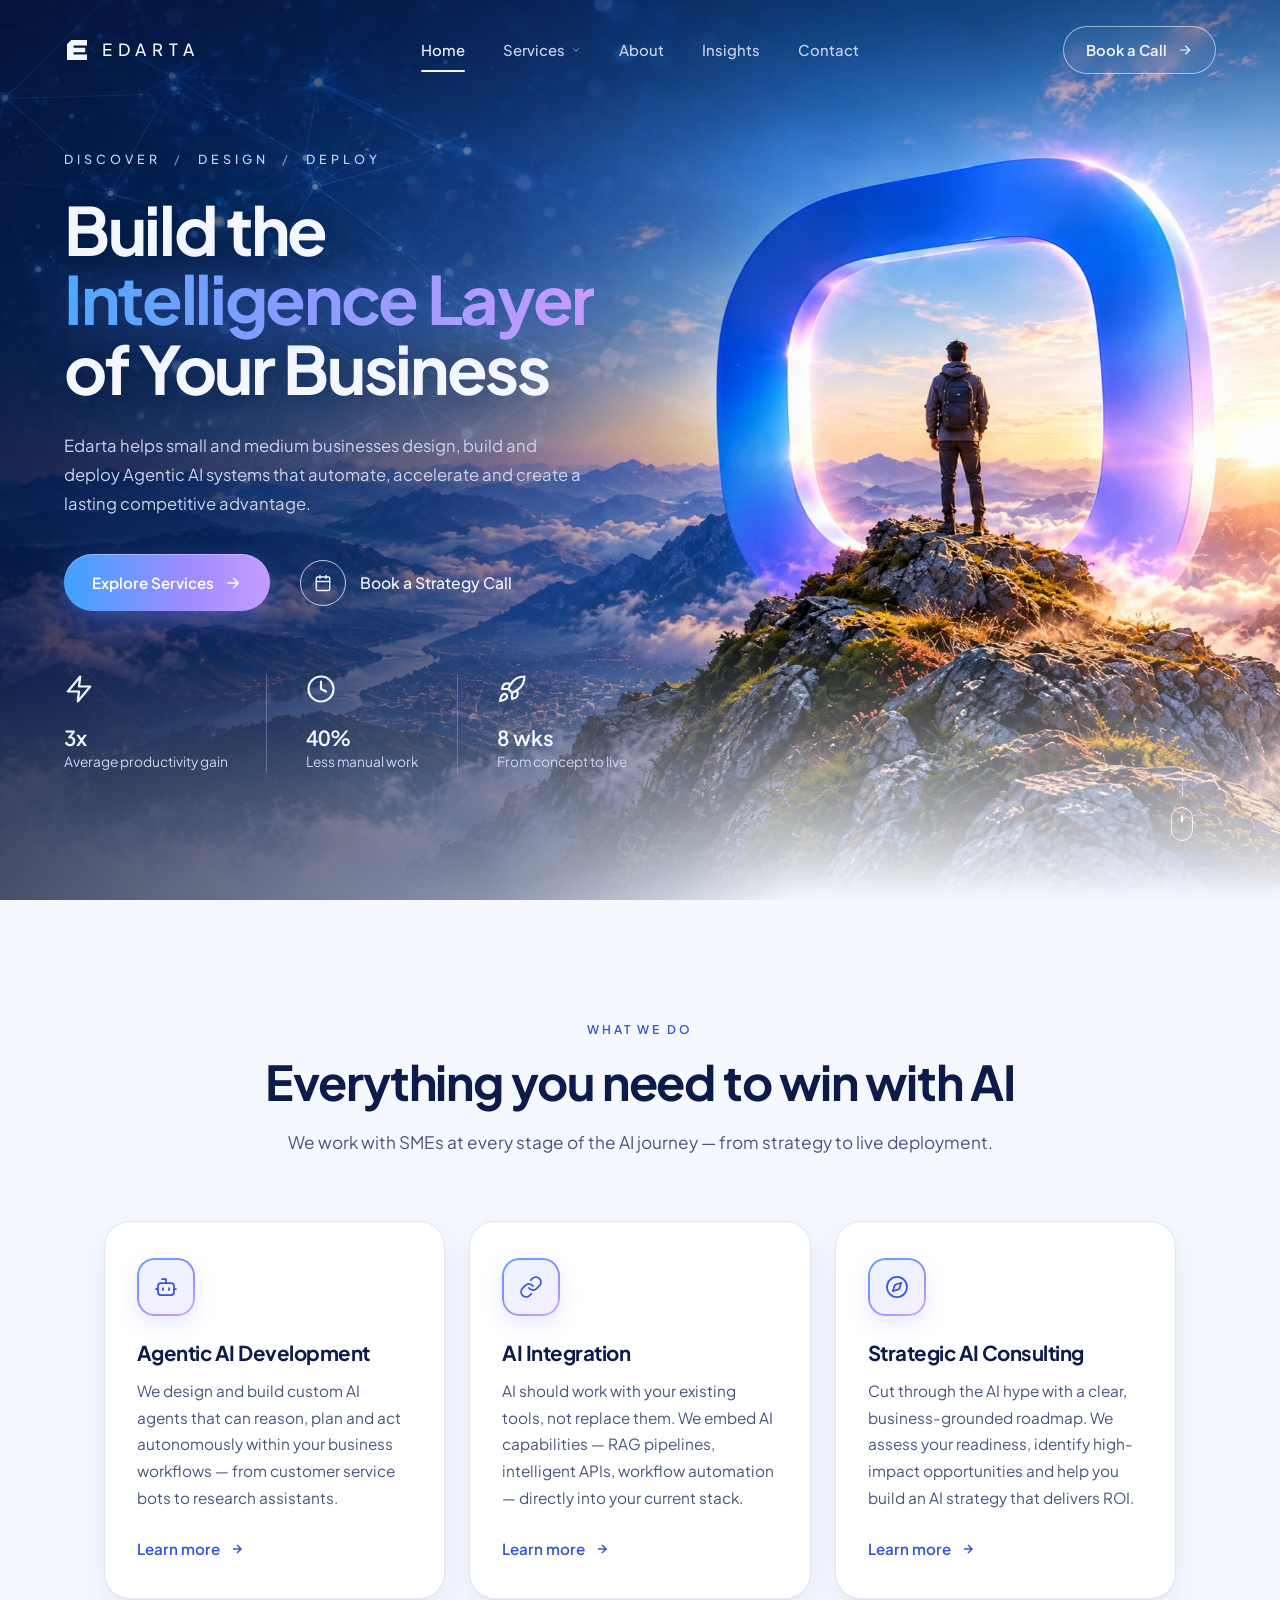
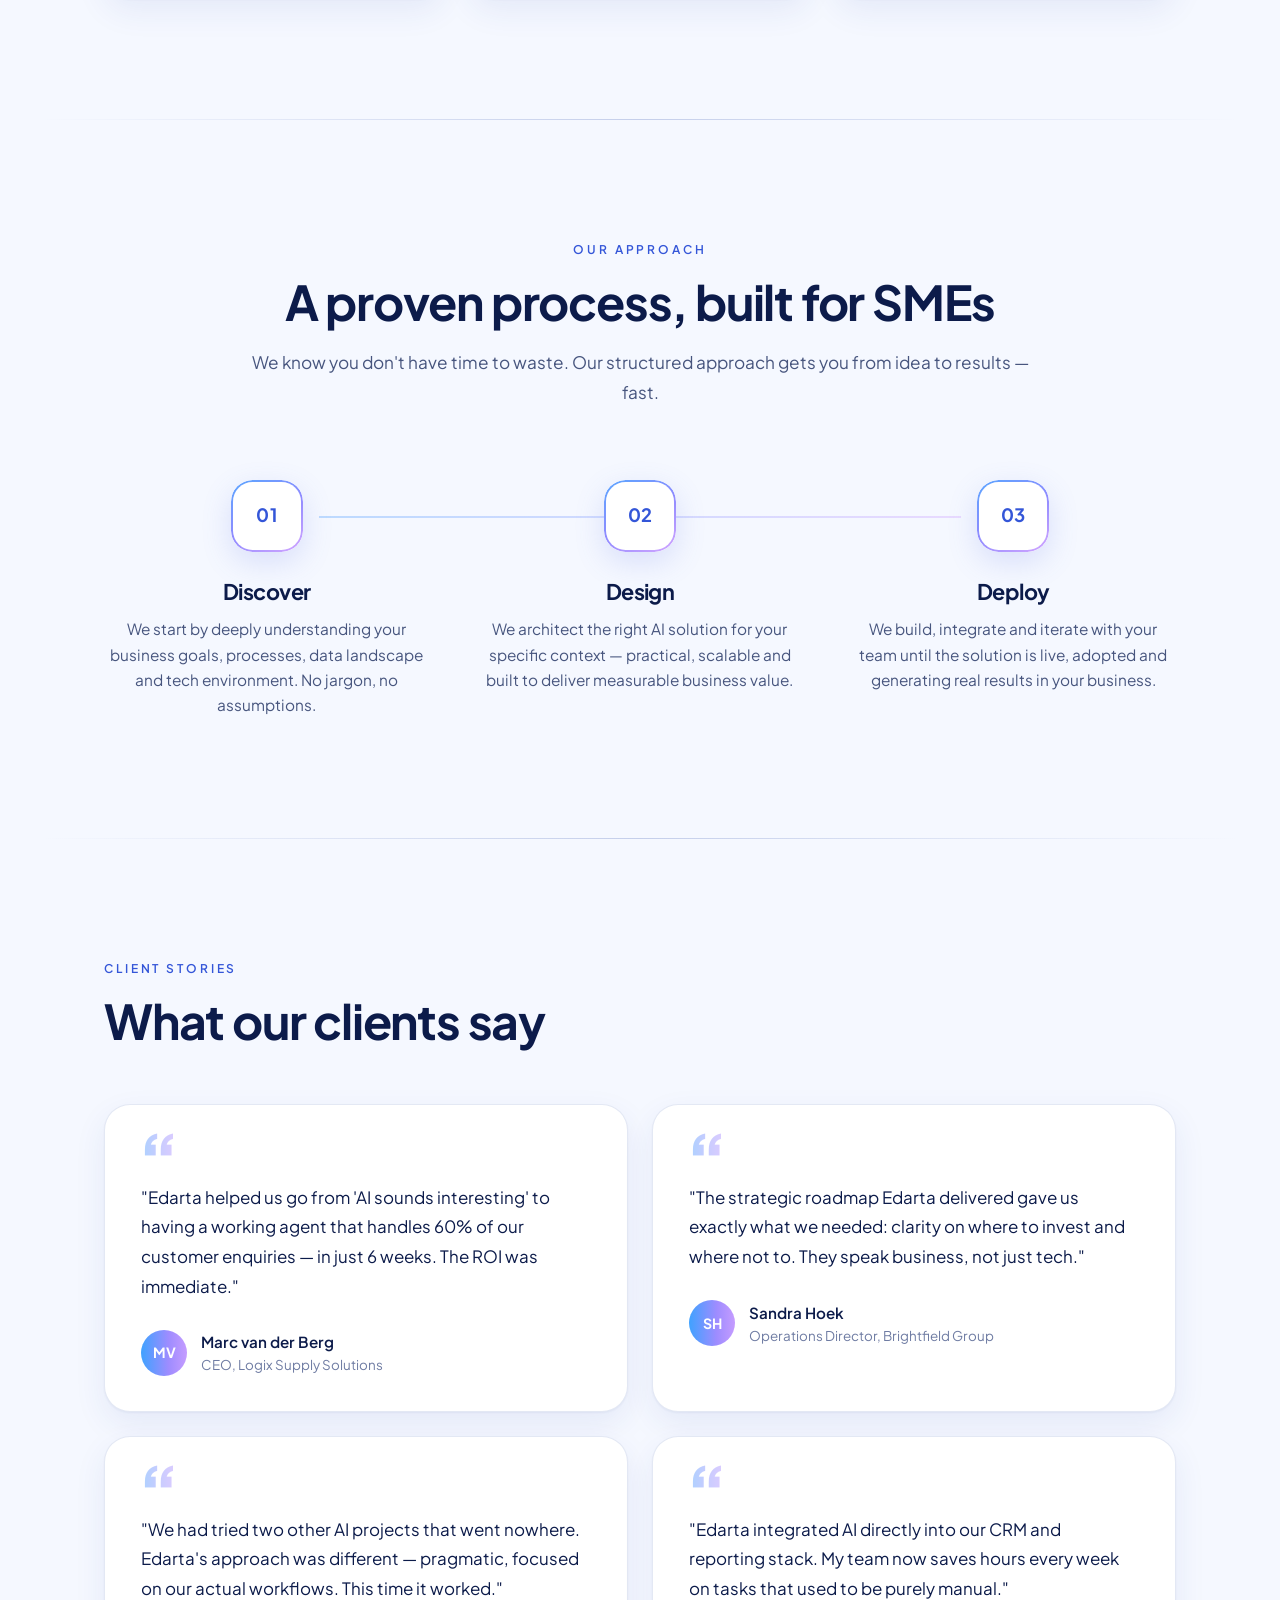
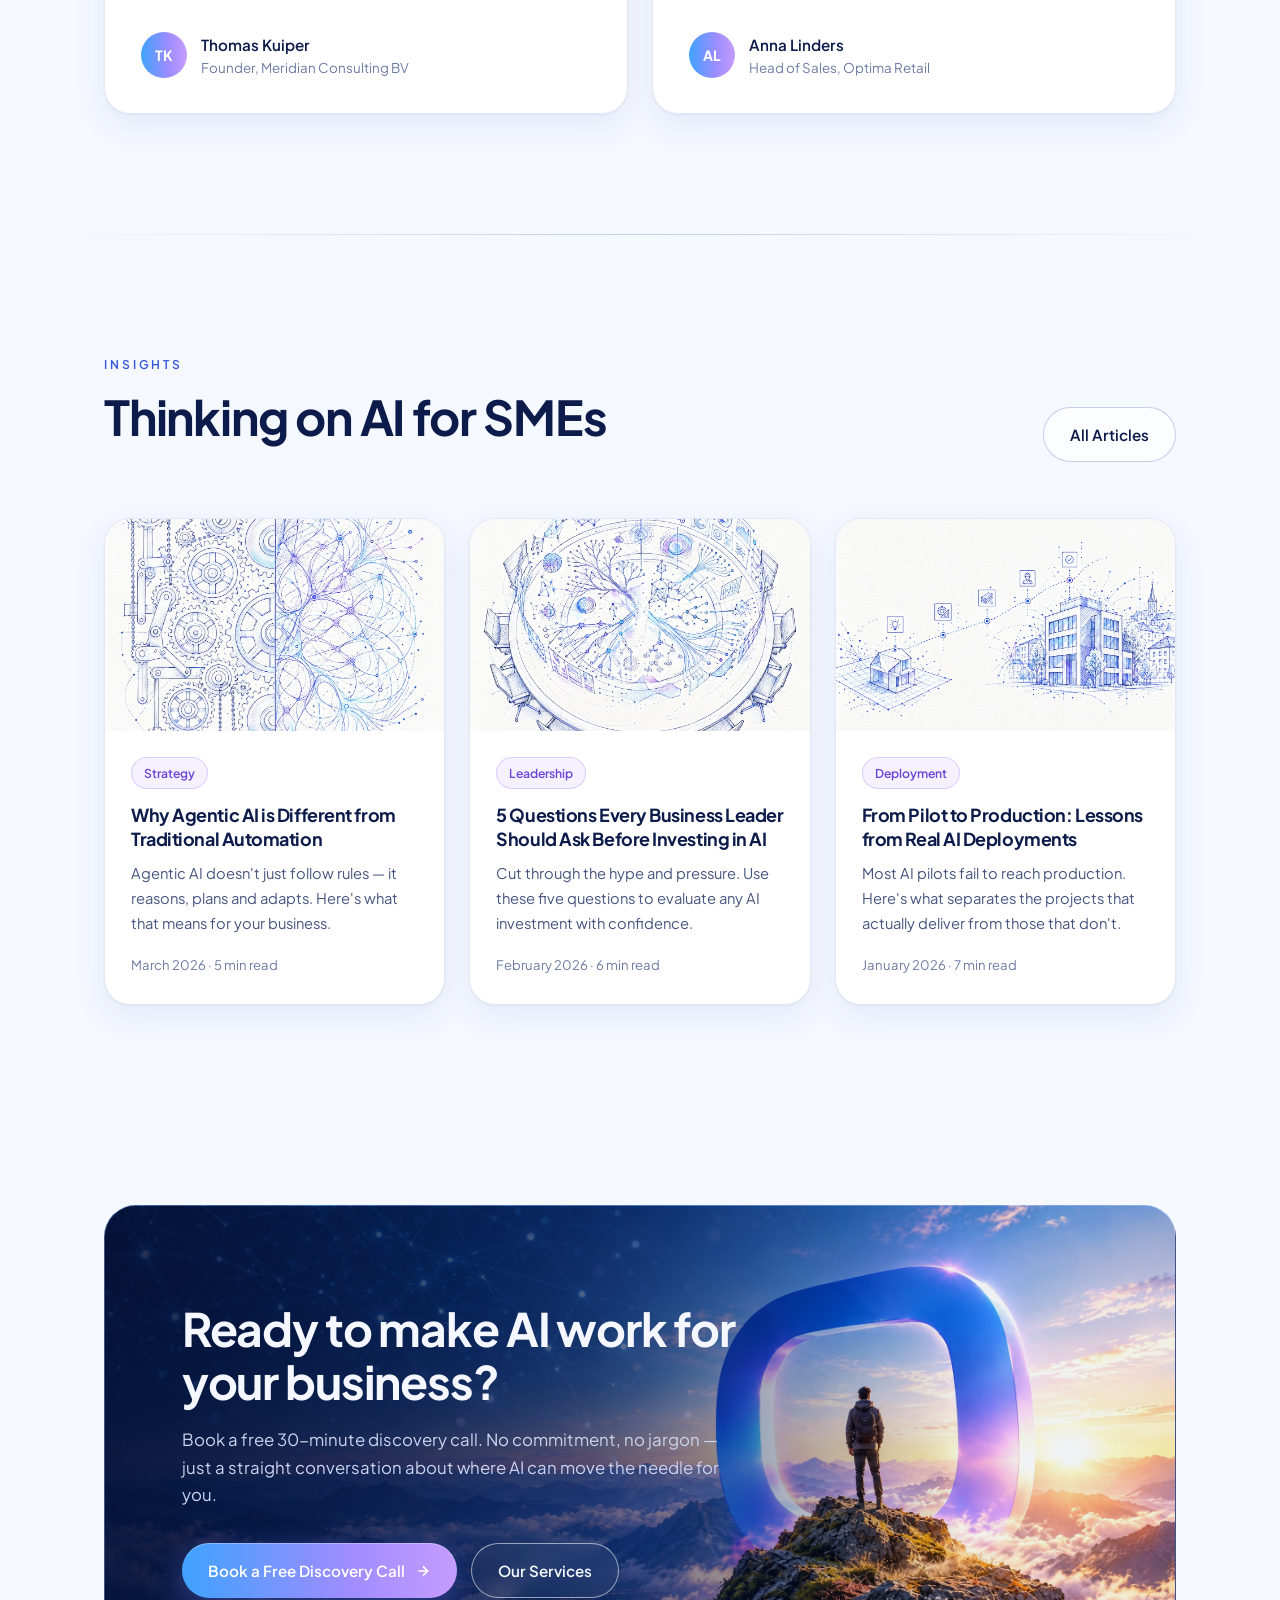
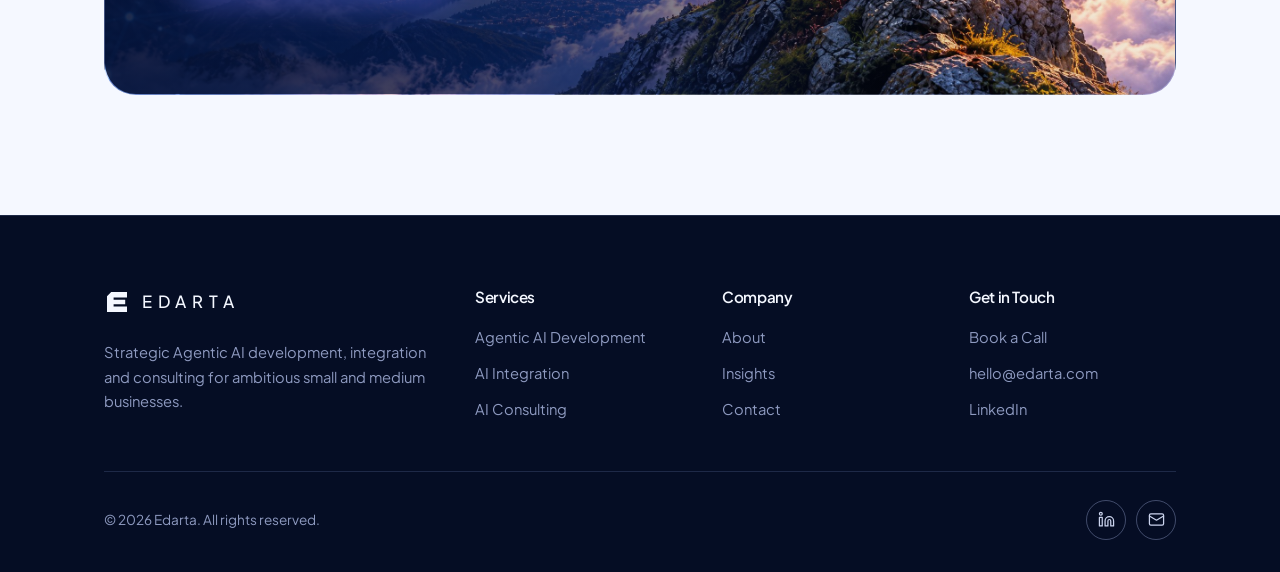
==== commit d8cbf40e: "Redraw content images as light ink illustrations - Seven existing images redrawn as fine-line navy/b" ====
--- a/index.html
+++ b/index.html
@@ -263,7 +263,7 @@
         <div class="insights-grid">
           <a href="insights.html#agentic-different" class="insight-card fade-up fade-up-delay-1" id="insight-1">
             <div class="insight-thumb">
-              <img loading="lazy" src="images/insight_agentic.png" alt="Agentic AI vs Traditional Automation"
+              <img loading="lazy" src="images/insight_agentic.jpg" alt="Agentic AI vs Traditional Automation"
                 style="width:100%;height:100%;object-fit:cover;" />
             </div>
             <div class="insight-body">
@@ -277,7 +277,7 @@
 
           <a href="insights.html#executive-questions" class="insight-card fade-up fade-up-delay-2" id="insight-2">
             <div class="insight-thumb">
-              <img loading="lazy" src="images/insight_executive.png" alt="Executive AI strategy"
+              <img loading="lazy" src="images/insight_executive.jpg" alt="Executive AI strategy"
                 style="width:100%;height:100%;object-fit:cover;" />
             </div>
             <div class="insight-body">
@@ -291,7 +291,7 @@
 
           <a href="insights.html#pilot-to-production" class="insight-card fade-up fade-up-delay-3" id="insight-3">
             <div class="insight-thumb">
-              <img loading="lazy" src="images/insight_pilot.png" alt="Pilot to Production"
+              <img loading="lazy" src="images/insight_pilot.jpg" alt="Pilot to Production"
                 style="width:100%;height:100%;object-fit:cover;" />
             </div>
             <div class="insight-body">
--- a/css/style.css
+++ b/css/style.css
@@ -15,26 +15,42 @@
     --portal: #4C8DFF;         /* the ring's electric blue */
     --lilac: #B48CFF;          /* the ring's rim light */
     --dawn: #FFC98A;           /* sunrise accent, used sparingly */
-    --ink: #F4F7FF;            /* primary text */
-    --mist: #B5C1E0;           /* secondary text */
-    --haze: #7F8BB0;           /* muted text */
+
+    /* Light page (default) */
+    --page: #F5F8FF;           /* page background */
+    --card: #FFFFFF;           /* panels and cards */
+    --surface-2: #E8EEFD;      /* image wells, placeholders */
+    --ink: #0C1B4A;            /* primary text */
+    --mist: #47557E;           /* secondary text */
+    --haze: #6F7CA3;           /* muted text */
+    --accent-ink: #3456D8;     /* links, labels, icons */
+    --lilac-ink: #6A45D6;      /* secondary tag colour */
+    --outline: rgba(44, 76, 170, 0.26);
+    --outline-bg: rgba(255, 255, 255, 0.7);
+    --circle-border: var(--ink);
+    --input-bg: #F7F9FF;
+    --dropdown-bg: rgba(255, 255, 255, 0.97);
+    --focus: #3456D8;
+    --grad-text: linear-gradient(90deg, #2C74EE 0%, #5F63EA 50%, #8B4FE6 100%);
+    --card-shadow: 0 1px 2px rgba(20, 40, 110, 0.05), 0 12px 32px rgba(40, 70, 170, 0.08);
+    --card-shadow-hover: 0 2px 4px rgba(20, 40, 110, 0.06), 0 22px 48px rgba(40, 70, 170, 0.14);
 
     --grad: linear-gradient(90deg, #4FA8FF 0%, #8B9BFF 45%, #C89BFF 100%);
     --grad-btn: linear-gradient(90deg, #3FA2FF 0%, #9E8CFF 60%, #C59CFF 100%);
     --glass: rgba(22, 44, 104, 0.38);
     --glass-strong: rgba(14, 30, 76, 0.72);
-    --line: rgba(160, 185, 255, 0.16);
-    --line-strong: rgba(190, 205, 255, 0.32);
+    --line: rgba(44, 76, 170, 0.13);
+    --line-strong: rgba(44, 76, 170, 0.24);
 
     /* Legacy names still referenced by inline styles in the pages */
     --navy: var(--night);
     --navy-mid: var(--night-2);
-    --navy-card: var(--glass);
+    --navy-card: var(--card);
     --navy-border: var(--line);
     --indigo: var(--portal);
-    --indigo-light: #A9BDFF;
+    --indigo-light: var(--accent-ink);
     --indigo-glow: rgba(76, 141, 255, 0.16);
-    --teal: var(--lilac);
+    --teal: var(--lilac-ink);
     --teal-glow: rgba(180, 140, 255, 0.16);
     --text-primary: var(--ink);
     --text-secondary: var(--mist);
@@ -44,14 +60,41 @@
     --radius-md: 18px;
     --radius-lg: 26px;
     --radius-xl: 40px;
-    --shadow-card: 0 20px 60px rgba(2, 8, 30, 0.45);
-    --shadow-glow: 0 0 50px rgba(110, 130, 255, 0.28);
+    --shadow-card: var(--card-shadow-hover);
+    --shadow-glow: 0 18px 44px rgba(60, 90, 200, 0.14);
     --transition: 0.3s cubic-bezier(0.4, 0, 0.2, 1);
     --font-heading: 'Plus Jakarta Sans', system-ui, sans-serif;
     --font-body: 'Plus Jakarta Sans', system-ui, sans-serif;
     --max-w: 1200px;
     --gutter: clamp(20px, 5vw, 64px);
     --section-pad: clamp(72px, 10vw, 120px) 0;
+}
+
+/* Areas with a photo or night-blue behind them keep light-on-dark text */
+.hero,
+.cta-banner,
+.footer,
+.nav-mobile,
+.nav:not(.scrolled) {
+    --ink: #F4F7FF;
+    --mist: #CBD4EE;
+    --haze: #8E9AC0;
+    --accent-ink: #A9BDFF;
+    --lilac-ink: #DCCBFF;
+    --line: rgba(160, 185, 255, 0.16);
+    --line-strong: rgba(190, 205, 255, 0.32);
+    --outline: rgba(255, 255, 255, 0.55);
+    --outline-bg: rgba(255, 255, 255, 0.04);
+    --circle-border: rgba(255, 255, 255, 0.75);
+    --input-bg: rgba(5, 13, 36, 0.55);
+    --dropdown-bg: rgba(8, 20, 56, 0.9);
+    --focus: var(--dawn);
+    --grad-text: var(--grad);
+    --text-primary: var(--ink);
+    --text-secondary: var(--mist);
+    --text-muted: var(--haze);
+    --indigo-light: var(--accent-ink);
+    color: var(--ink);
 }
 
 /* ── Reset & Base ─────────────────────────── */
@@ -73,7 +116,7 @@
     background:
         radial-gradient(1200px 600px at 85% 20%, rgba(76, 141, 255, 0.10), transparent 60%),
         radial-gradient(900px 500px at 5% 60%, rgba(180, 140, 255, 0.08), transparent 60%),
-        var(--night);
+        var(--page);
     background-attachment: fixed;
     color: var(--ink);
     line-height: 1.65;
@@ -96,7 +139,7 @@
 }
 
 :focus-visible {
-    outline: 2px solid var(--dawn);
+    outline: 2px solid var(--focus);
     outline-offset: 3px;
     border-radius: 6px;
 }
@@ -119,7 +162,7 @@
 }
 
 .grad {
-    background: var(--grad);
+    background: var(--grad-text);
     -webkit-background-clip: text;
     background-clip: text;
     color: transparent;
@@ -130,7 +173,7 @@
     font-weight: 600;
     letter-spacing: 0.24em;
     text-transform: uppercase;
-    color: #A9BDFF;
+    color: var(--accent-ink);
     margin-bottom: 14px;
     display: block;
 }
@@ -212,27 +255,27 @@
 }
 
 .btn-outline {
-    background: rgba(255, 255, 255, 0.04);
-    color: var(--ink);
-    border: 1.5px solid rgba(255, 255, 255, 0.55);
+    background: var(--outline-bg);
+    color: var(--ink);
+    border: 1.5px solid var(--outline);
     backdrop-filter: blur(8px);
     -webkit-backdrop-filter: blur(8px);
 }
 
 .btn-outline:hover {
-    background: rgba(255, 255, 255, 0.12);
-    border-color: #fff;
+    background: var(--outline-bg);
+    border-color: var(--ink);
 }
 
 .btn-ghost {
     padding: 0;
     background: none;
-    color: #A9BDFF;
+    color: var(--accent-ink);
     border-radius: 0;
 }
 
 .btn-ghost:hover {
-    color: #fff;
+    color: var(--ink);
 }
 
 /* Circle-icon link, as in the hero ("Watch Story" style) */
@@ -249,7 +292,7 @@
     width: 46px;
     height: 46px;
     border-radius: 50%;
-    border: 1.5px solid rgba(255, 255, 255, 0.75);
+    border: 1.5px solid var(--circle-border);
     display: grid;
     place-items: center;
     transition: background var(--transition), transform var(--transition);
@@ -257,7 +300,7 @@
 }
 
 .btn-circle:hover .btn-circle-icon {
-    background: rgba(255, 255, 255, 0.14);
+    background: var(--outline-bg);
     transform: scale(1.05);
 }
 
@@ -266,7 +309,7 @@
     display: inline-flex;
     align-items: center;
     gap: 12px;
-    color: #fff;
+    color: var(--ink);
 }
 
 .brand-mark {
@@ -295,7 +338,7 @@
 }
 
 .nav.scrolled {
-    background: rgba(5, 13, 36, 0.72);
+    background: rgba(255, 255, 255, 0.86);
     backdrop-filter: blur(16px) saturate(140%);
     -webkit-backdrop-filter: blur(16px) saturate(140%);
     box-shadow: 0 1px 0 var(--line);
@@ -326,7 +369,7 @@
     padding: 8px 16px;
     font-size: 0.93rem;
     font-weight: 500;
-    color: rgba(244, 247, 255, 0.82);
+    color: var(--mist);
     transition: color var(--transition);
 }
 
@@ -338,17 +381,17 @@
     bottom: -2px;
     height: 2px;
     border-radius: 2px;
-    background: #fff;
+    background: var(--ink);
     transform: scaleX(0);
     transition: transform var(--transition);
 }
 
 .nav-links > li > a:hover {
-    color: #fff;
+    color: var(--ink);
 }
 
 .nav-links > li > a.active {
-    color: #fff;
+    color: var(--ink);
 }
 
 .nav-links > li > a.active::after {
@@ -378,7 +421,7 @@
     min-width: 250px;
     padding: 8px;
     border-radius: 16px;
-    background: rgba(8, 20, 56, 0.86);
+    background: var(--dropdown-bg);
     border: 1px solid var(--line-strong);
     backdrop-filter: blur(18px);
     -webkit-backdrop-filter: blur(18px);
@@ -422,7 +465,7 @@
 
 .nav-dropdown a:hover {
     background: rgba(76, 141, 255, 0.14);
-    color: #fff;
+    color: var(--ink);
 }
 
 .nav-cta {
@@ -440,8 +483,8 @@
     width: 44px;
     height: 44px;
     border-radius: 50%;
-    border: 1.5px solid rgba(255, 255, 255, 0.5);
-    background: rgba(255, 255, 255, 0.06);
+    border: 1.5px solid var(--outline);
+    background: var(--outline-bg);
     cursor: pointer;
     flex-direction: column;
     align-items: center;
@@ -453,7 +496,7 @@
     display: block;
     width: 18px;
     height: 1.5px;
-    background: #fff;
+    background: var(--ink);
     border-radius: 2px;
     transition: transform var(--transition), opacity var(--transition);
 }
@@ -501,7 +544,7 @@
 
 .nav-mobile a.active,
 .nav-mobile a:hover {
-    color: #fff;
+    color: var(--ink);
 }
 
 .nav-mobile a.btn {
@@ -549,7 +592,7 @@
     z-index: -1;
     background:
         linear-gradient(90deg, rgba(5, 16, 50, 0.72) 0%, rgba(8, 24, 70, 0.45) 38%, rgba(8, 24, 70, 0) 62%),
-        linear-gradient(180deg, rgba(5, 13, 36, 0.35) 0%, rgba(5, 13, 36, 0) 18%, rgba(5, 13, 36, 0) 70%, var(--night) 100%);
+        linear-gradient(180deg, rgba(5, 13, 36, 0.35) 0%, rgba(5, 13, 36, 0) 18%, rgba(5, 13, 36, 0) 70%, var(--page) 100%);
 }
 
 .hero-inner {
@@ -568,7 +611,7 @@
     font-weight: 500;
     letter-spacing: 0.32em;
     text-transform: uppercase;
-    color: rgba(244, 247, 255, 0.85);
+    color: var(--mist);
     margin-bottom: 26px;
 }
 
@@ -582,7 +625,7 @@
     font-weight: 700;
     line-height: 1.04;
     letter-spacing: -0.035em;
-    color: #fff;
+    color: var(--ink);
     margin-bottom: 28px;
     text-shadow: 0 4px 40px rgba(5, 13, 36, 0.35);
 }
@@ -595,7 +638,7 @@
 .hero-subtitle {
     font-size: clamp(1rem, 1.3vw, 1.12rem);
     line-height: 1.75;
-    color: rgba(236, 241, 255, 0.86);
+    color: var(--mist);
     max-width: 44ch;
     margin-bottom: 36px;
 }
@@ -619,7 +662,7 @@
 
 .hero-stat {
     padding: 0 clamp(20px, 3vw, 40px);
-    border-left: 1px solid rgba(255, 255, 255, 0.3);
+    border-left: 1px solid var(--line-strong);
 }
 
 .hero-stat:first-child {
@@ -631,20 +674,20 @@
     width: 30px;
     height: 30px;
     margin-bottom: 14px;
-    color: #fff;
+    color: var(--ink);
 }
 
 .hero-stat-num {
     font-size: 1.3rem;
     font-weight: 600;
     line-height: 1.2;
-    color: #fff;
+    color: var(--ink);
     font-variant-numeric: tabular-nums;
 }
 
 .hero-stat-label {
     font-size: 0.86rem;
-    color: rgba(236, 241, 255, 0.8);
+    color: var(--mist);
 }
 
 /* Scroll cue */
@@ -657,7 +700,7 @@
     align-items: center;
     gap: 10px;
     font-size: 0.78rem;
-    color: rgba(236, 241, 255, 0.85);
+    color: var(--mist);
 }
 
 .scroll-cue::before {
@@ -722,9 +765,9 @@
     display: grid;
     place-items: center;
     flex-shrink: 0;
-    color: #fff;
+    color: var(--accent-ink);
     border-radius: 30%;
-    background: radial-gradient(circle at 50% 60%, rgba(180, 140, 255, 0.22), rgba(76, 141, 255, 0.06) 70%);
+    background: linear-gradient(160deg, rgba(76, 141, 255, 0.10), rgba(180, 140, 255, 0.14));
 }
 
 .card-icon::before,
@@ -747,7 +790,7 @@
     width: 58px;
     height: 58px;
     margin-bottom: 26px;
-    box-shadow: 0 0 28px rgba(140, 130, 255, 0.25);
+    box-shadow: 0 8px 22px rgba(110, 120, 240, 0.16);
 }
 
 .card-icon svg,
@@ -762,10 +805,9 @@
     position: relative;
     padding: 36px 32px;
     border-radius: var(--radius-lg);
-    background: linear-gradient(180deg, rgba(30, 58, 135, 0.34), rgba(12, 26, 70, 0.34));
+    background: var(--card);
     border: 1px solid var(--line);
-    backdrop-filter: blur(14px);
-    -webkit-backdrop-filter: blur(14px);
+    box-shadow: var(--card-shadow);
     transition: border-color var(--transition), transform var(--transition), box-shadow var(--transition);
 }
 
@@ -778,7 +820,7 @@
 .card-title {
     font-size: 1.28rem;
     margin-bottom: 12px;
-    color: #fff;
+    color: var(--ink);
 }
 
 .card-text {
@@ -826,8 +868,8 @@
     font-size: 1.15rem;
     font-weight: 700;
     letter-spacing: 0.02em;
-    background: radial-gradient(circle at 50% 60%, rgba(180, 140, 255, 0.28), rgba(10, 26, 69, 1) 75%);
-    box-shadow: 0 0 36px rgba(140, 130, 255, 0.3);
+    background: var(--card);
+    box-shadow: 0 10px 30px rgba(90, 110, 230, 0.18);
 }
 
 .process-title {
@@ -854,8 +896,9 @@
     position: relative;
     padding: 78px 36px 34px;
     border-radius: var(--radius-lg);
-    background: linear-gradient(180deg, rgba(30, 58, 135, 0.3), rgba(12, 26, 70, 0.3));
+    background: var(--card);
     border: 1px solid var(--line);
+    box-shadow: var(--card-shadow);
 }
 
 .testimonial-card::before {
@@ -922,9 +965,10 @@
     flex-direction: column;
     border-radius: var(--radius-lg);
     overflow: hidden;
-    background: linear-gradient(180deg, rgba(30, 58, 135, 0.3), rgba(12, 26, 70, 0.3));
+    background: var(--card);
     border: 1px solid var(--line);
     transition: border-color var(--transition), transform var(--transition), box-shadow var(--transition);
+    box-shadow: var(--card-shadow);
 }
 
 .insight-card:hover {
@@ -936,7 +980,7 @@
 .insight-thumb {
     aspect-ratio: 16 / 10;
     overflow: hidden;
-    background: var(--night-2);
+    background: var(--surface-2);
 }
 
 .insight-thumb img {
@@ -953,7 +997,7 @@
     height: 100%;
     display: grid;
     place-items: center;
-    color: #fff;
+    color: var(--accent-ink);
 }
 
 .insight-thumb-inner svg {
@@ -975,9 +1019,9 @@
     font-weight: 600;
     padding: 5px 12px;
     border-radius: 999px;
-    color: #CFC0FF;
-    background: rgba(180, 140, 255, 0.14);
-    border: 1px solid rgba(180, 140, 255, 0.3);
+    color: var(--lilac-ink);
+    background: rgba(180, 140, 255, 0.12);
+    border: 1px solid rgba(150, 110, 240, 0.28);
     margin-bottom: 14px;
 }
 
@@ -985,7 +1029,7 @@
     font-size: 1.12rem;
     line-height: 1.35;
     margin-bottom: 10px;
-    color: #fff;
+    color: var(--ink);
 }
 
 .insight-excerpt {
@@ -1014,7 +1058,7 @@
     grid-template-columns: 1fr 1.4fr;
     border-radius: var(--radius-lg);
     overflow: hidden;
-    background: linear-gradient(120deg, rgba(30, 58, 135, 0.42), rgba(12, 26, 70, 0.3));
+    background: var(--card);
     border: 1px solid var(--line-strong);
     transition: border-color var(--transition), box-shadow var(--transition);
 }
@@ -1043,7 +1087,7 @@
     padding: 9px 20px;
     border-radius: 999px;
     border: 1.5px solid var(--line-strong);
-    background: rgba(255, 255, 255, 0.03);
+    background: var(--card);
     font-family: var(--font-heading);
     font-size: 0.86rem;
     font-weight: 500;
@@ -1053,8 +1097,8 @@
 }
 
 .filter-btn:hover {
-    color: #fff;
-    border-color: rgba(255, 255, 255, 0.6);
+    color: var(--ink);
+    border-color: var(--ink);
 }
 
 .filter-btn.active {
@@ -1075,15 +1119,15 @@
     border-radius: 999px;
     font-size: 0.8rem;
     font-weight: 500;
-    color: #C9D6FF;
-    background: rgba(76, 141, 255, 0.12);
-    border: 1px solid rgba(76, 141, 255, 0.3);
+    color: var(--accent-ink);
+    background: rgba(76, 141, 255, 0.10);
+    border: 1px solid rgba(76, 141, 255, 0.28);
 }
 
 .tag.teal {
-    color: #DCCBFF;
+    color: var(--lilac-ink);
     background: rgba(180, 140, 255, 0.12);
-    border-color: rgba(180, 140, 255, 0.32);
+    border-color: rgba(150, 110, 240, 0.28);
 }
 
 /* ── CTA banner ───────────────────────────── */
@@ -1120,7 +1164,7 @@
 }
 
 .cta-banner p {
-    color: rgba(236, 241, 255, 0.86);
+    color: var(--mist);
     max-width: 46ch;
     margin-bottom: 34px;
     font-size: 1.05rem;
@@ -1196,7 +1240,7 @@
 }
 
 .service-feature-text strong {
-    color: #fff;
+    color: var(--ink);
     font-weight: 600;
 }
 
@@ -1205,7 +1249,7 @@
     font-weight: 600;
     letter-spacing: 0.2em;
     text-transform: uppercase;
-    color: #A9BDFF;
+    color: var(--accent-ink);
     margin-bottom: 20px;
 }
 
@@ -1226,7 +1270,7 @@
 .use-case svg {
     width: 20px;
     height: 20px;
-    color: #A9BDFF;
+    color: var(--accent-ink);
     flex-shrink: 0;
 }
 
@@ -1242,14 +1286,14 @@
     gap: 10px;
     font-weight: 600;
     font-size: 0.98rem;
-    color: #fff;
+    color: var(--ink);
     margin-bottom: 4px;
 }
 
 .format-title svg {
     width: 18px;
     height: 18px;
-    color: #A9BDFF;
+    color: var(--accent-ink);
 }
 
 .format-text {
@@ -1275,7 +1319,7 @@
     overflow: hidden;
     padding: 0;
     position: relative;
-    box-shadow: 0 0 80px rgba(140, 130, 255, 0.35);
+    box-shadow: 0 24px 60px rgba(60, 90, 200, 0.16);
 }
 
 .about-img-placeholder::before {
@@ -1333,9 +1377,10 @@
 .belief {
     padding: 34px 36px;
     border-radius: var(--radius-lg);
-    background: linear-gradient(180deg, rgba(30, 58, 135, 0.3), rgba(12, 26, 70, 0.3));
+    background: var(--card);
     border: 1px solid var(--line);
     border-left: 3px solid var(--portal);
+    box-shadow: var(--card-shadow);
 }
 
 .belief:nth-child(2) {
@@ -1396,19 +1441,20 @@
 
 .contact-detail-value {
     font-weight: 500;
-    color: #fff;
+    color: var(--ink);
 }
 
 a.contact-detail-value:hover {
-    color: #C9D6FF;
+    color: var(--accent-ink);
 }
 
 .next-steps {
     margin-top: 48px;
     padding: 30px;
     border-radius: var(--radius-lg);
-    background: linear-gradient(180deg, rgba(30, 58, 135, 0.3), rgba(12, 26, 70, 0.3));
+    background: var(--card);
     border: 1px solid var(--line);
+    box-shadow: var(--card-shadow);
 }
 
 .next-steps ol {
@@ -1445,11 +1491,9 @@
 .form-card {
     padding: clamp(28px, 4vw, 44px);
     border-radius: 28px;
-    background: linear-gradient(180deg, rgba(30, 58, 135, 0.42), rgba(12, 26, 70, 0.42));
-    border: 1px solid var(--line-strong);
-    backdrop-filter: blur(16px);
-    -webkit-backdrop-filter: blur(16px);
-    box-shadow: var(--shadow-card);
+    background: var(--card);
+    border: 1px solid var(--line);
+    box-shadow: var(--card-shadow);
 }
 
 .form-row {
@@ -1478,8 +1522,8 @@
     padding: 14px 16px;
     border-radius: 14px;
     border: 1px solid var(--line-strong);
-    background: rgba(5, 13, 36, 0.55);
-    color: #fff;
+    background: var(--input-bg);
+    color: var(--ink);
     font-family: var(--font-body);
     font-size: 0.96rem;
     transition: border-color var(--transition), box-shadow var(--transition);
@@ -1507,7 +1551,7 @@
 }
 
 select option {
-    background: var(--night-2);
+    background: var(--card);
 }
 
 textarea {
@@ -1565,7 +1609,7 @@
     margin-top: 40px;
     padding: 72px 0 32px;
     border-top: 1px solid var(--line);
-    background: linear-gradient(180deg, rgba(10, 26, 69, 0.5), rgba(5, 13, 36, 1));
+    background: var(--night);
 }
 
 .footer-inner {
@@ -1608,7 +1652,7 @@
 }
 
 .footer-col ul li a:hover {
-    color: #fff;
+    color: var(--ink);
 }
 
 .footer-bottom {
@@ -1643,8 +1687,8 @@
 }
 
 .footer-social-link:hover {
-    color: #fff;
-    border-color: #fff;
+    color: var(--ink);
+    border-color: var(--ink);
     background: rgba(255, 255, 255, 0.08);
 }
 
@@ -1700,7 +1744,7 @@
         display: block;
         min-height: 0;
         padding: 47svh 0 64px;
-        background: var(--night);
+        background: var(--page);
     }
 
     .hero-media {
@@ -1713,7 +1757,28 @@
         bottom: auto;
         height: 64svh;
         background:
-            linear-gradient(180deg, rgba(5, 13, 36, 0.45) 0%, rgba(5, 13, 36, 0) 20%, rgba(5, 13, 36, 0) 56%, var(--night) 88%);
+            linear-gradient(180deg, rgba(5, 13, 36, 0.45) 0%, rgba(5, 13, 36, 0) 20%, rgba(5, 13, 36, 0) 56%, var(--page) 88%);
+    }
+
+    .hero {
+        --ink: #0C1B4A;
+        --mist: #47557E;
+        --haze: #6F7CA3;
+        --accent-ink: #3456D8;
+        --line-strong: rgba(44, 76, 170, 0.24);
+        --outline: rgba(44, 76, 170, 0.26);
+        --outline-bg: rgba(255, 255, 255, 0.7);
+        --circle-border: #0C1B4A;
+        --grad-text: linear-gradient(90deg, #2C74EE 0%, #5F63EA 50%, #8B4FE6 100%);
+        color: var(--ink);
+    }
+
+    .hero-title {
+        text-shadow: none;
+    }
+
+    .hero-title .grad {
+        filter: none;
     }
 
     .hero-eyebrow {
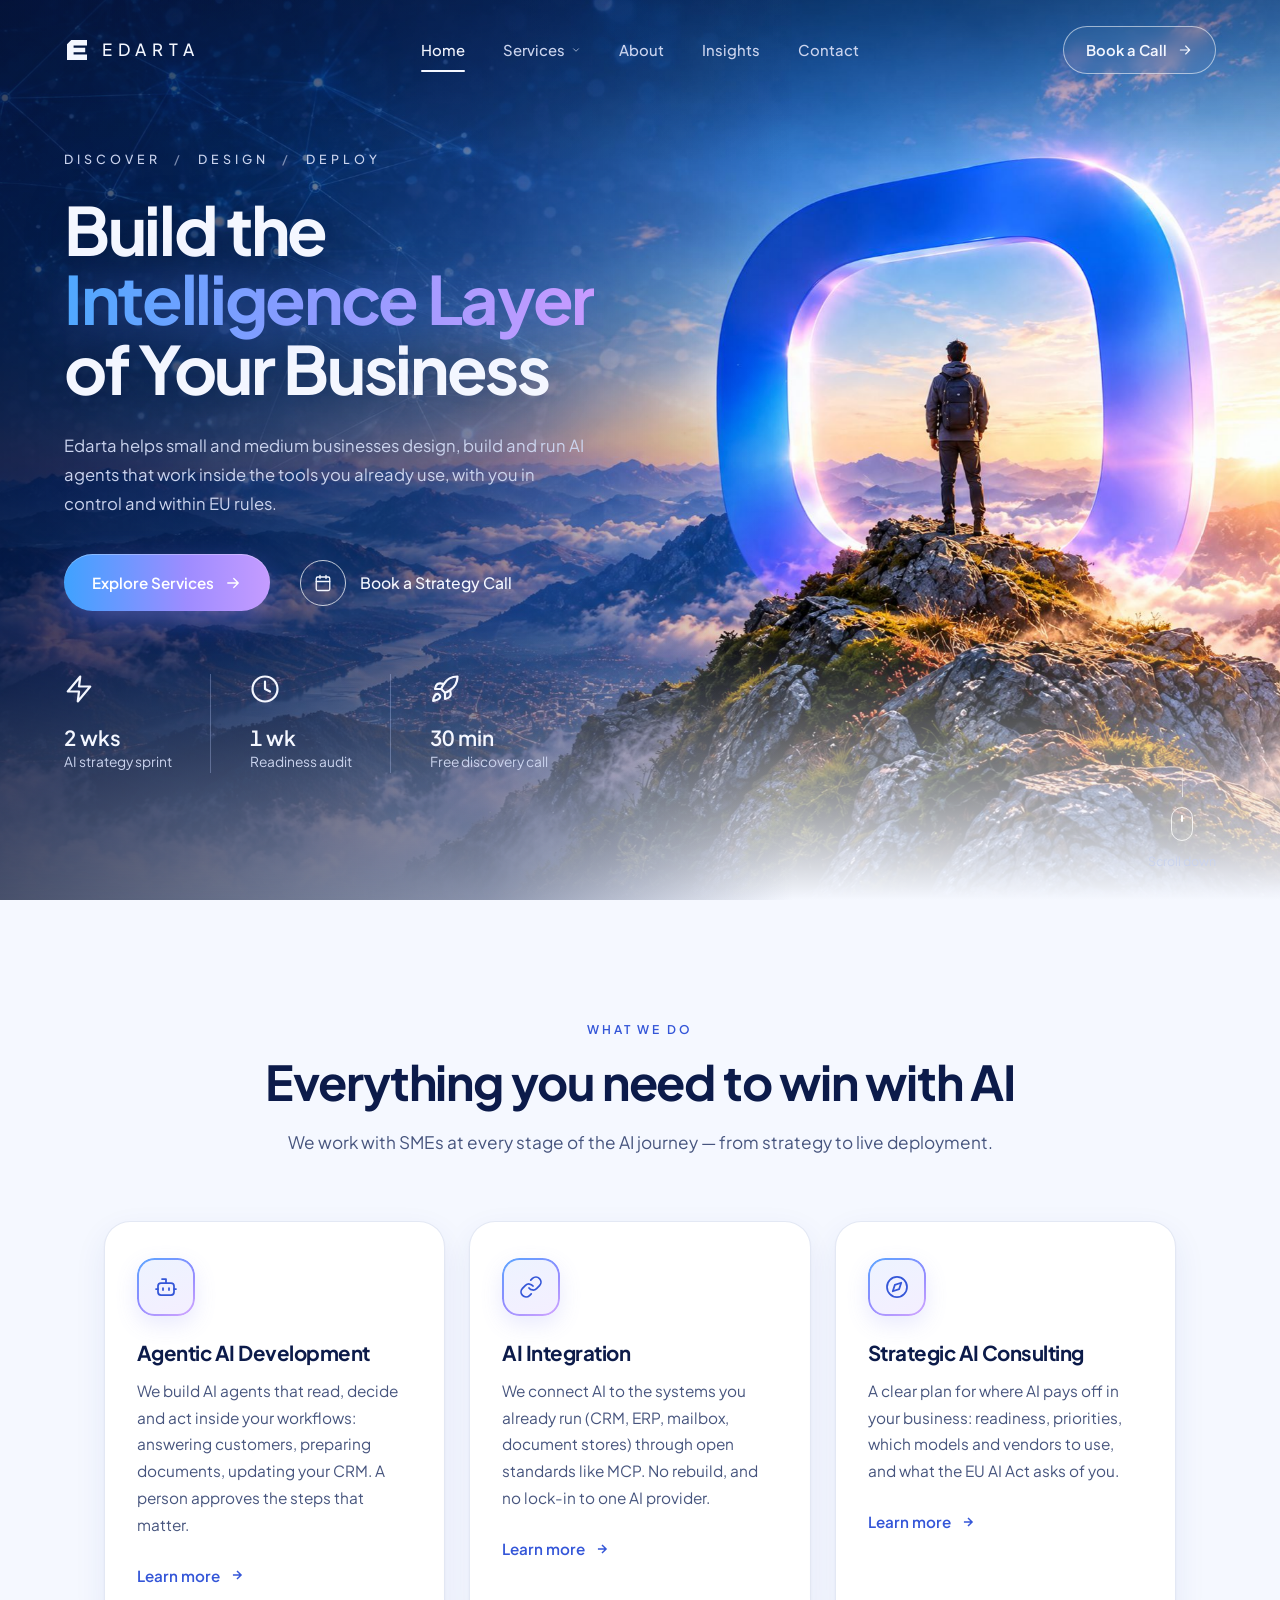
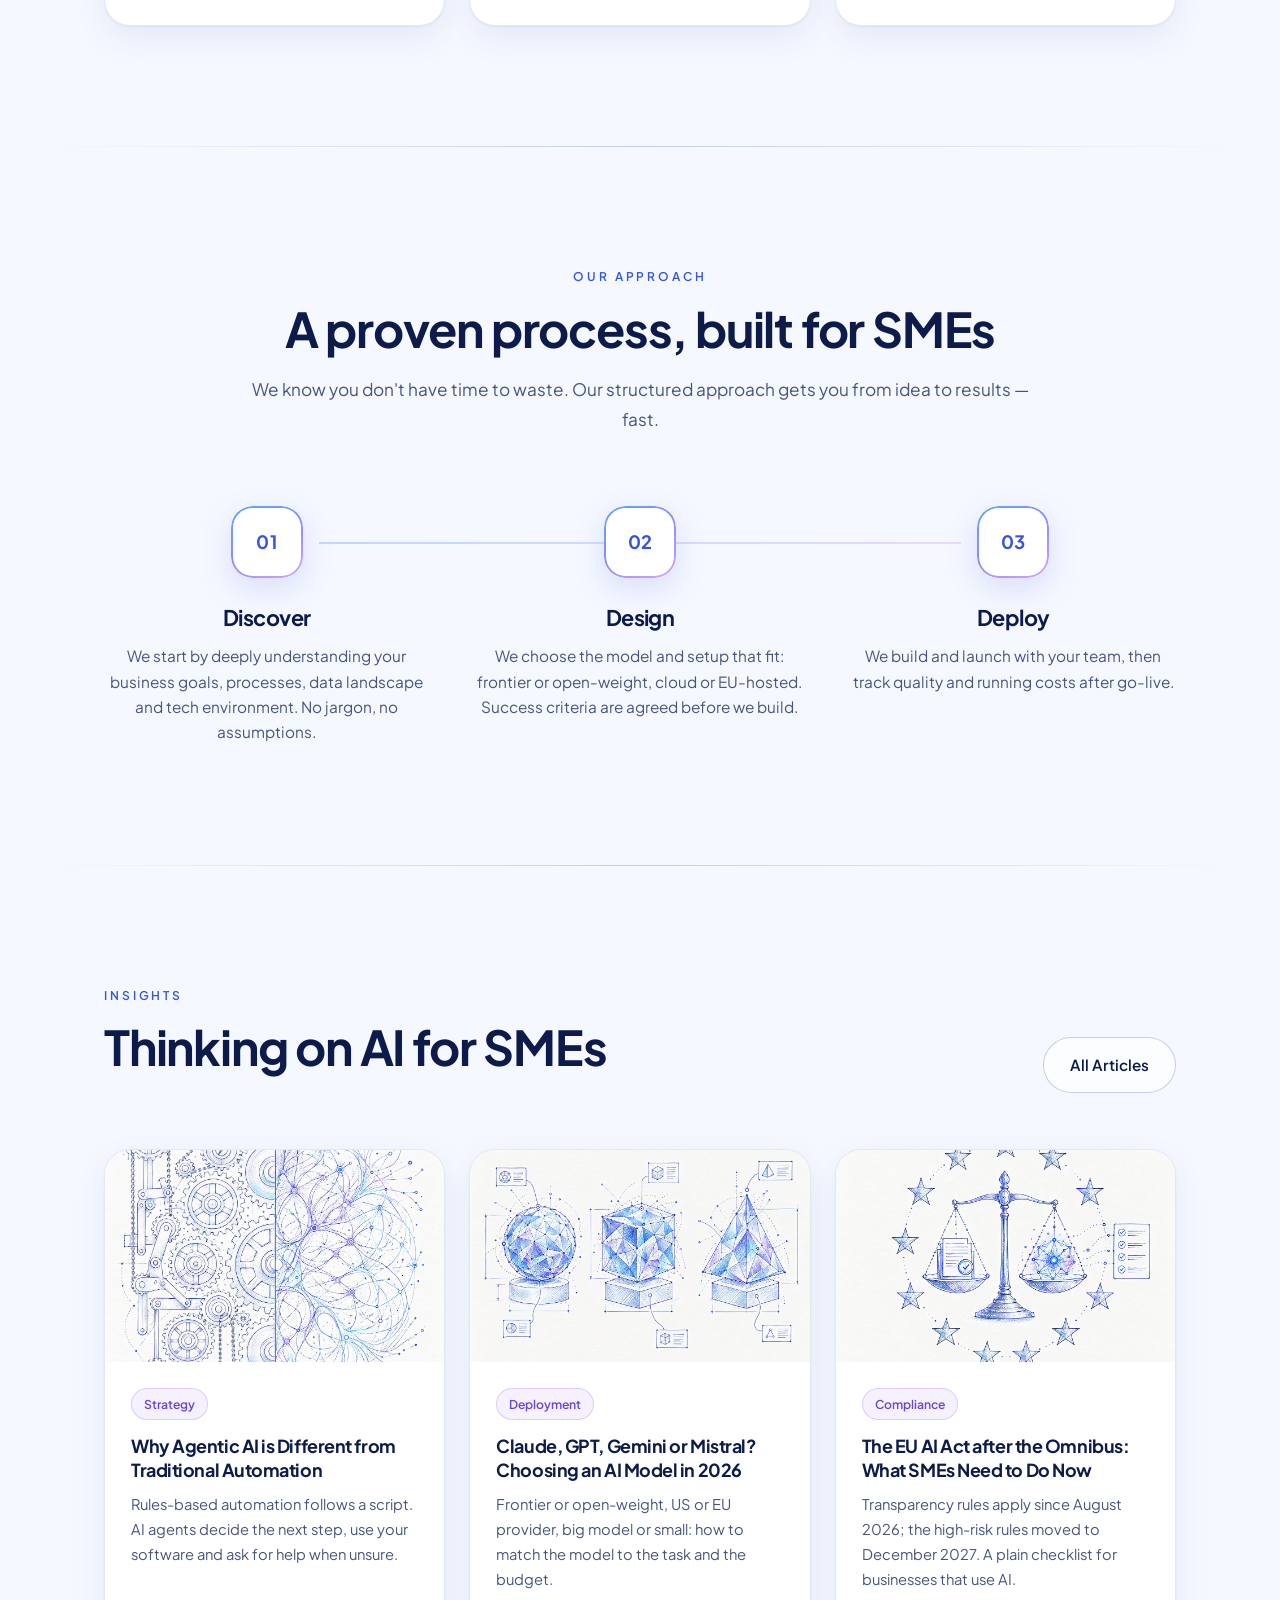
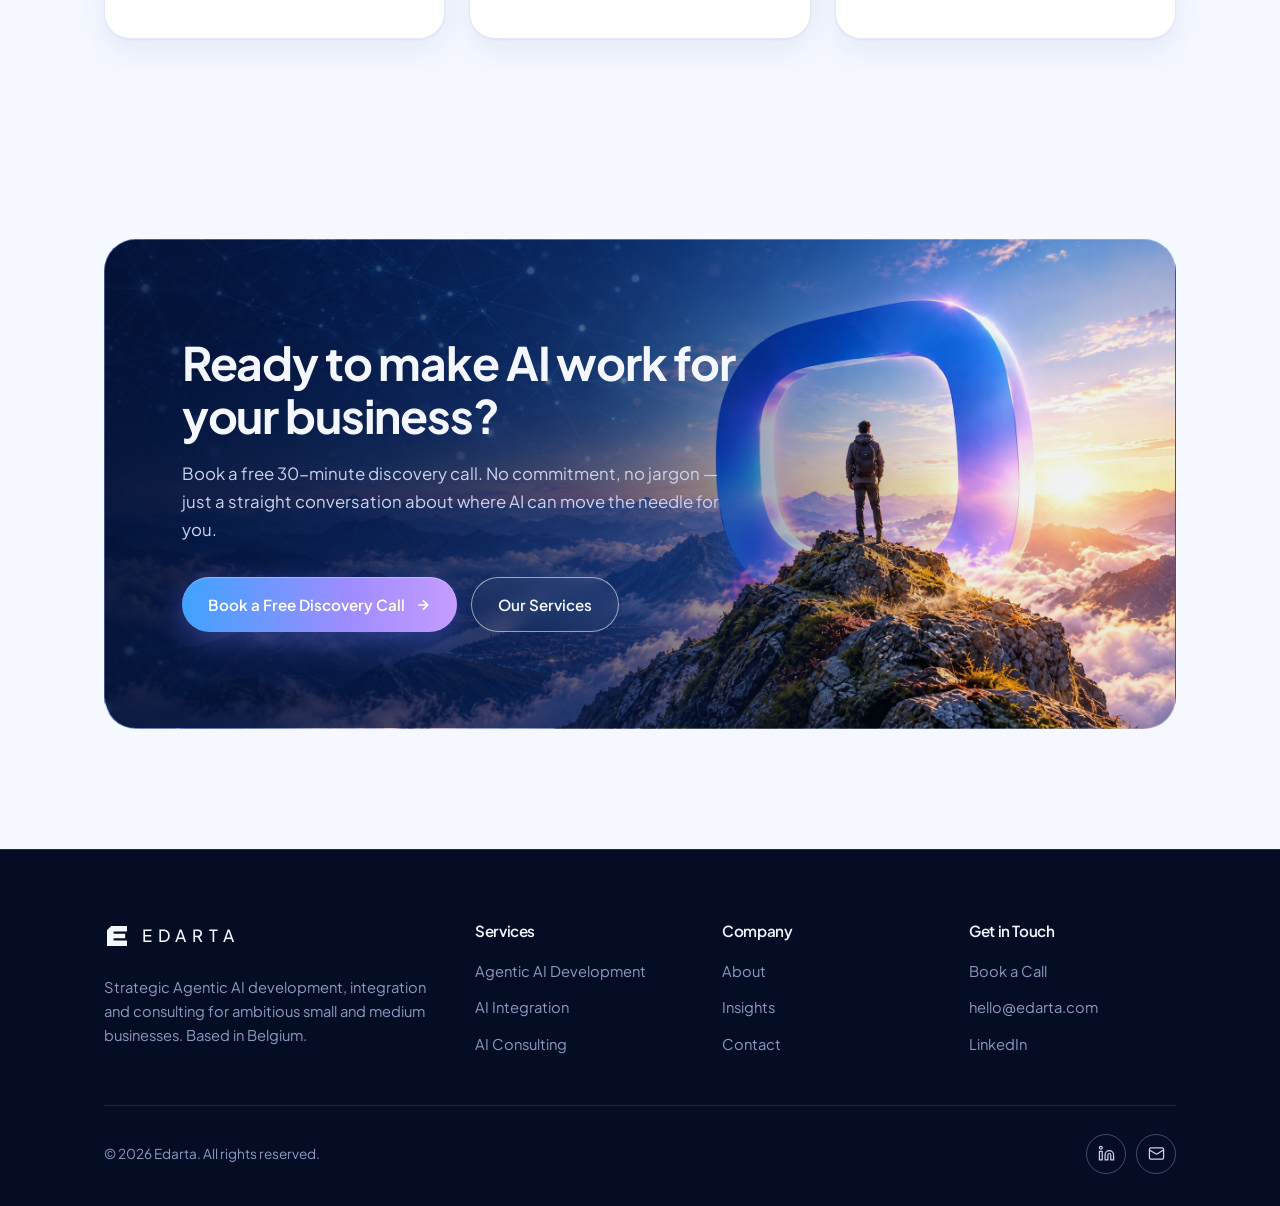
==== commit 78e71e11: "Refresh website copy for 2026 - Agents that act inside clients' tools; providers named, not model ve" ====
--- a/index.html
+++ b/index.html
@@ -6,7 +6,7 @@
   <meta name="viewport" content="width=device-width, initial-scale=1.0" />
   <title>Edarta — Strategic Agentic AI Development & Consulting</title>
   <meta name="description"
-    content="Edarta helps SMEs design, build and deploy Agentic AI systems that create a lasting competitive advantage. Strategic AI consulting, development and integration." />
+    content="Edarta designs, builds and runs AI agents for SMEs: connected to your tools, not tied to one AI provider, and in line with the EU AI Act." />
   <link rel="canonical" href="https://edarta.com/" />
   <link rel="preconnect" href="https://fonts.googleapis.com" />
   <link rel="preconnect" href="https://fonts.gstatic.com" crossorigin />
@@ -63,7 +63,7 @@
         <div class="hero-text">
           <p class="hero-eyebrow">Discover <span>/</span> Design <span>/</span> Deploy</p>
           <h1 class="hero-title">Build the<br /><span class="grad">Intelligence Layer</span><br />of Your Business</h1>
-          <p class="hero-subtitle">Edarta helps small and medium businesses design, build and deploy Agentic AI systems that automate, accelerate and create a lasting competitive advantage.</p>
+          <p class="hero-subtitle">Edarta helps small and medium businesses design, build and run AI agents that work inside the tools you already use, with you in control and within EU rules.</p>
           <div class="hero-actions">
             <a href="services.html" class="btn btn-primary" id="hero-cta-services">Explore Services <svg width="18" height="18" viewBox="0 0 24 24" fill="none" stroke="currentColor" stroke-width="1.75" stroke-linecap="round" stroke-linejoin="round" aria-hidden="true"><path d="M5 12h14M13 6l6 6-6 6"/></svg></a>
             <a href="contact.html" class="btn-circle" id="hero-cta-contact"><span class="btn-circle-icon"><svg width="18" height="18" viewBox="0 0 24 24" fill="none" stroke="currentColor" stroke-width="1.75" stroke-linecap="round" stroke-linejoin="round" aria-hidden="true"><rect x="3" y="4" width="18" height="18" rx="2"/><path d="M16 2v4M8 2v4M3 10h18"/></svg></span>Book a Strategy Call</a>
@@ -71,18 +71,18 @@
         <div class="hero-stats" role="list">
           <div class="hero-stat">
             <svg class="hero-stat-icon" viewBox="0 0 24 24" fill="none" stroke="currentColor" stroke-width="1.75" stroke-linecap="round" stroke-linejoin="round" aria-hidden="true"><path d="M13 2 3 14h9l-1 8 10-12h-9l1-8z"/></svg>
-            <div class="hero-stat-num"><span data-target="3" data-suffix="x">3x</span></div>
-            <div class="hero-stat-label">Average productivity gain</div>
+            <div class="hero-stat-num"><span data-target="2" data-suffix=" wks">2 wks</span></div>
+            <div class="hero-stat-label">AI strategy sprint</div>
           </div>
           <div class="hero-stat">
             <svg class="hero-stat-icon" viewBox="0 0 24 24" fill="none" stroke="currentColor" stroke-width="1.75" stroke-linecap="round" stroke-linejoin="round" aria-hidden="true"><circle cx="12" cy="12" r="10"/><path d="M12 6v6l4 2"/></svg>
-            <div class="hero-stat-num"><span data-target="40" data-suffix="%">40%</span></div>
-            <div class="hero-stat-label">Less manual work</div>
+            <div class="hero-stat-num"><span data-target="1" data-suffix=" wk">1 wk</span></div>
+            <div class="hero-stat-label">Readiness audit</div>
           </div>
           <div class="hero-stat">
             <svg class="hero-stat-icon" viewBox="0 0 24 24" fill="none" stroke="currentColor" stroke-width="1.75" stroke-linecap="round" stroke-linejoin="round" aria-hidden="true"><path d="M4.5 16.5c-1.5 1.26-2 5-2 5s3.74-.5 5-2c.71-.84.7-2.13-.09-2.91a2.18 2.18 0 0 0-2.91-.09z"/><path d="m12 15-3-3a22 22 0 0 1 2-3.95A12.88 12.88 0 0 1 22 2c0 2.72-.78 7.5-6 11a22.35 22.35 0 0 1-4 2z"/><path d="M9 12H4s.55-3.03 2-4c1.62-1.08 5 0 5 0M12 15v5s3.03-.55 4-2c1.08-1.62 0-5 0-5"/></svg>
-            <div class="hero-stat-num"><span data-target="8" data-suffix=" wks">8 wks</span></div>
-            <div class="hero-stat-label">From concept to live</div>
+            <div class="hero-stat-num"><span data-target="30" data-suffix=" min">30 min</span></div>
+            <div class="hero-stat-label">Free discovery call</div>
           </div>
         </div>
         </div>
@@ -104,8 +104,7 @@
           <article class="card fade-up fade-up-delay-1">
             <div class="card-icon"><svg viewBox="0 0 24 24" fill="none" stroke="currentColor" stroke-width="1.75" stroke-linecap="round" stroke-linejoin="round" aria-hidden="true"><path d="M12 8V4H8"/><rect x="4" y="8" width="16" height="12" rx="3"/><path d="M2 14h2M20 14h2M9 13v2M15 13v2"/></svg></div>
             <h3 class="card-title">Agentic AI Development</h3>
-            <p class="card-text">We design and build custom AI agents that can reason, plan and act autonomously within
-              your business workflows — from customer service bots to research assistants.</p>
+            <p class="card-text">We build AI agents that read, decide and act inside your workflows: answering customers, preparing documents, updating your CRM. A person approves the steps that matter.</p>
             <div style="margin-top: 24px;">
               <a href="services.html#agentic" class="btn btn-ghost" id="card-learn-agentic">
                 Learn more
@@ -119,8 +118,7 @@
           <article class="card fade-up fade-up-delay-2">
             <div class="card-icon"><svg viewBox="0 0 24 24" fill="none" stroke="currentColor" stroke-width="1.75" stroke-linecap="round" stroke-linejoin="round" aria-hidden="true"><path d="M10 13a5 5 0 0 0 7.54.54l3-3a5 5 0 0 0-7.07-7.07l-1.72 1.71"/><path d="M14 11a5 5 0 0 0-7.54-.54l-3 3a5 5 0 0 0 7.07 7.07l1.71-1.71"/></svg></div>
             <h3 class="card-title">AI Integration</h3>
-            <p class="card-text">AI should work with your existing tools, not replace them. We embed AI capabilities —
-              RAG pipelines, intelligent APIs, workflow automation — directly into your current stack.</p>
+            <p class="card-text">We connect AI to the systems you already run (CRM, ERP, mailbox, document stores) through open standards like MCP. No rebuild, and no lock-in to one AI provider.</p>
             <div style="margin-top: 24px;">
               <a href="services.html#integration" class="btn btn-ghost" id="card-learn-integration">
                 Learn more
@@ -134,8 +132,7 @@
           <article class="card fade-up fade-up-delay-3">
             <div class="card-icon"><svg viewBox="0 0 24 24" fill="none" stroke="currentColor" stroke-width="1.75" stroke-linecap="round" stroke-linejoin="round" aria-hidden="true"><circle cx="12" cy="12" r="10"/><path d="m16.24 7.76-2.12 6.36-6.36 2.12 2.12-6.36z"/></svg></div>
             <h3 class="card-title">Strategic AI Consulting</h3>
-            <p class="card-text">Cut through the AI hype with a clear, business-grounded roadmap. We assess your
-              readiness, identify high-impact opportunities and help you build an AI strategy that delivers ROI.</p>
+            <p class="card-text">A clear plan for where AI pays off in your business: readiness, priorities, which models and vendors to use, and what the EU AI Act asks of you.</p>
             <div style="margin-top: 24px;">
               <a href="services.html#consulting" class="btn btn-ghost" id="card-learn-consulting">
                 Learn more
@@ -171,77 +168,13 @@
           <div class="process-step fade-up fade-up-delay-2">
             <div class="process-num">02</div>
             <h3 class="process-title">Design</h3>
-            <p class="process-text">We architect the right AI solution for your specific context — practical, scalable
-              and built to deliver measurable business value.</p>
+            <p class="process-text">We choose the model and setup that fit: frontier or open-weight, cloud or EU-hosted. Success criteria are agreed before we build.</p>
           </div>
           <div class="process-step fade-up fade-up-delay-3">
             <div class="process-num">03</div>
             <h3 class="process-title">Deploy</h3>
-            <p class="process-text">We build, integrate and iterate with your team until the solution is live, adopted
-              and generating real results in your business.</p>
-          </div>
-        </div>
-      </div>
-    </section>
-
-    <div class="divider"></div>
-
-    <!-- ── Testimonials ────────────────────── -->
-    <section aria-labelledby="testimonials-heading">
-      <div class="container">
-        <div class="fade-up">
-          <span class="section-label">Client Stories</span>
-          <h2 class="section-title" id="testimonials-heading">What our clients say</h2>
-        </div>
-
-        <div class="testimonial-grid">
-          <article class="testimonial-card fade-up fade-up-delay-1">
-            <p class="testimonial-quote">"Edarta helped us go from 'AI sounds interesting' to having a working agent
-              that handles 60% of our customer enquiries — in just 6 weeks. The ROI was immediate."</p>
-            <div class="testimonial-author">
-              <div class="testimonial-avatar">MV</div>
-              <div>
-                <div class="testimonial-name">Marc van der Berg</div>
-                <div class="testimonial-role">CEO, Logix Supply Solutions</div>
-              </div>
-            </div>
-          </article>
-
-          <article class="testimonial-card fade-up fade-up-delay-2">
-            <p class="testimonial-quote">"The strategic roadmap Edarta delivered gave us exactly what we needed: clarity
-              on where to invest and where not to. They speak business, not just tech."</p>
-            <div class="testimonial-author">
-              <div class="testimonial-avatar">SH</div>
-              <div>
-                <div class="testimonial-name">Sandra Hoek</div>
-                <div class="testimonial-role">Operations Director, Brightfield Group</div>
-              </div>
-            </div>
-          </article>
-
-          <article class="testimonial-card fade-up fade-up-delay-3">
-            <p class="testimonial-quote">"We had tried two other AI projects that went nowhere. Edarta's approach was
-              different — pragmatic, focused on our actual workflows. This time it worked."</p>
-            <div class="testimonial-author">
-              <div class="testimonial-avatar">TK</div>
-              <div>
-                <div class="testimonial-name">Thomas Kuiper</div>
-                <div class="testimonial-role">Founder, Meridian Consulting BV</div>
-              </div>
-            </div>
-          </article>
-
-          <article class="testimonial-card fade-up fade-up-delay-4">
-            <p class="testimonial-quote">"Edarta integrated AI directly into our CRM and reporting stack. My team now
-              saves hours every week on tasks that used to be purely manual."</p>
-            <div class="testimonial-author">
-              <div class="testimonial-avatar">AL</div>
-              <div>
-                <div class="testimonial-name">Anna Linders</div>
-                <div class="testimonial-role">Head of Sales, Optima Retail</div>
-              </div>
-            </div>
-          </article>
+            <p class="process-text">We build and launch with your team, then track quality and running costs after go-live.</p>
+          </div>
         </div>
       </div>
     </section>
@@ -269,37 +202,33 @@
             <div class="insight-body">
               <div class="insight-tag">Strategy</div>
               <h3 class="insight-title">Why Agentic AI is Different from Traditional Automation</h3>
-              <p class="insight-excerpt">Agentic AI doesn't just follow rules — it reasons, plans and adapts. Here's
-                what that means for your business.</p>
-              <div class="insight-meta">March 2026 · 5 min read</div>
+              <p class="insight-excerpt">Rules-based automation follows a script. AI agents decide the next step, use your software and ask for help when unsure.</p>
             </div>
           </a>
 
-          <a href="insights.html#executive-questions" class="insight-card fade-up fade-up-delay-2" id="insight-2">
+          <a href="insights.html#choosing-llm" class="insight-card fade-up fade-up-delay-2" id="insight-2">
             <div class="insight-thumb">
-              <img loading="lazy" src="images/insight_executive.jpg" alt="Executive AI strategy"
-                style="width:100%;height:100%;object-fit:cover;" />
-            </div>
-            <div class="insight-body">
-              <div class="insight-tag">Leadership</div>
-              <h3 class="insight-title">5 Questions Every Business Leader Should Ask Before Investing in AI</h3>
-              <p class="insight-excerpt">Cut through the hype and pressure. Use these five questions to evaluate any AI
-                investment with confidence.</p>
-              <div class="insight-meta">February 2026 · 6 min read</div>
-            </div>
-          </a>
-
-          <a href="insights.html#pilot-to-production" class="insight-card fade-up fade-up-delay-3" id="insight-3">
-            <div class="insight-thumb">
-              <img loading="lazy" src="images/insight_pilot.jpg" alt="Pilot to Production"
+              <img loading="lazy" src="images/insight_models.jpg" alt="Three model shapes compared side by side"
                 style="width:100%;height:100%;object-fit:cover;" />
             </div>
             <div class="insight-body">
               <div class="insight-tag">Deployment</div>
-              <h3 class="insight-title">From Pilot to Production: Lessons from Real AI Deployments</h3>
-              <p class="insight-excerpt">Most AI pilots fail to reach production. Here's what separates the projects
-                that actually deliver from those that don't.</p>
-              <div class="insight-meta">January 2026 · 7 min read</div>
+              <h3 class="insight-title">Claude, GPT, Gemini or Mistral? Choosing an AI Model in 2026</h3>
+              <p class="insight-excerpt">Frontier or open-weight, US or EU provider, big model or small: how to match the
+                model to the task and the budget.</p>
+            </div>
+          </a>
+
+          <a href="insights.html#eu-ai-act" class="insight-card fade-up fade-up-delay-3" id="insight-3">
+            <div class="insight-thumb">
+              <img loading="lazy" src="images/insight_euaiact.jpg" alt="Balance scale inside a circle of stars"
+                style="width:100%;height:100%;object-fit:cover;" />
+            </div>
+            <div class="insight-body">
+              <div class="insight-tag">Compliance</div>
+              <h3 class="insight-title">The EU AI Act after the Omnibus: What SMEs Need to Do Now</h3>
+              <p class="insight-excerpt">Transparency rules apply since August 2026; the high-risk rules moved to
+                December 2027. A plain checklist for businesses that use AI.</p>
             </div>
           </a>
         </div>
@@ -332,7 +261,7 @@
       <div class="footer-grid">
         <div class="footer-brand">
           <a href="index.html" class="nav-logo" aria-label="Edarta home"><svg class="brand-mark" viewBox="0 0 26 26" aria-hidden="true"><path fill="currentColor" d="M3 7.2 7.2 3H23v5.4H9.6v2.3h11.6v4.6H9.6v2.3H23V23H3z"/></svg><span class="brand-word">EDARTA</span></a>
-          <p>Strategic Agentic AI development, integration and consulting for ambitious small and medium businesses.</p>
+          <p>Strategic Agentic AI development, integration and consulting for ambitious small and medium businesses. Based in Belgium.</p>
         </div>
         <div class="footer-col">
           <h4>Services</h4>
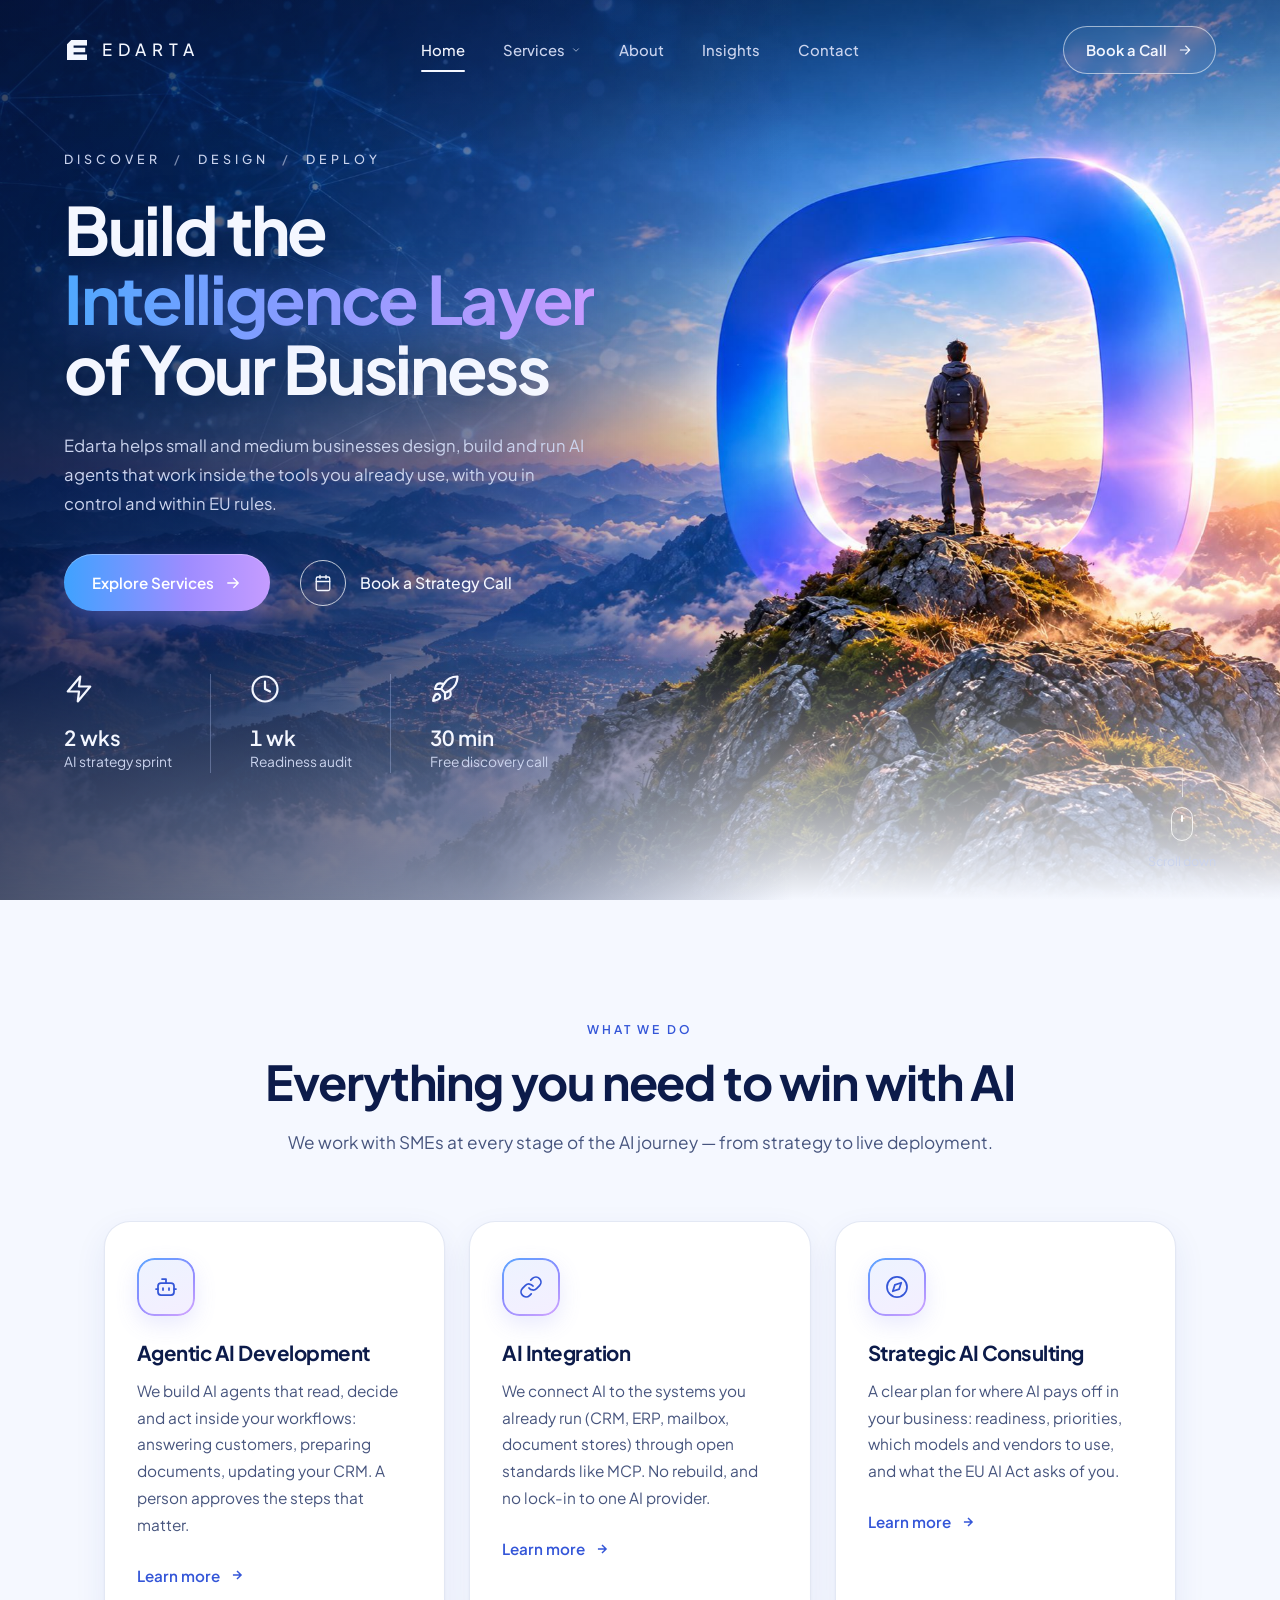
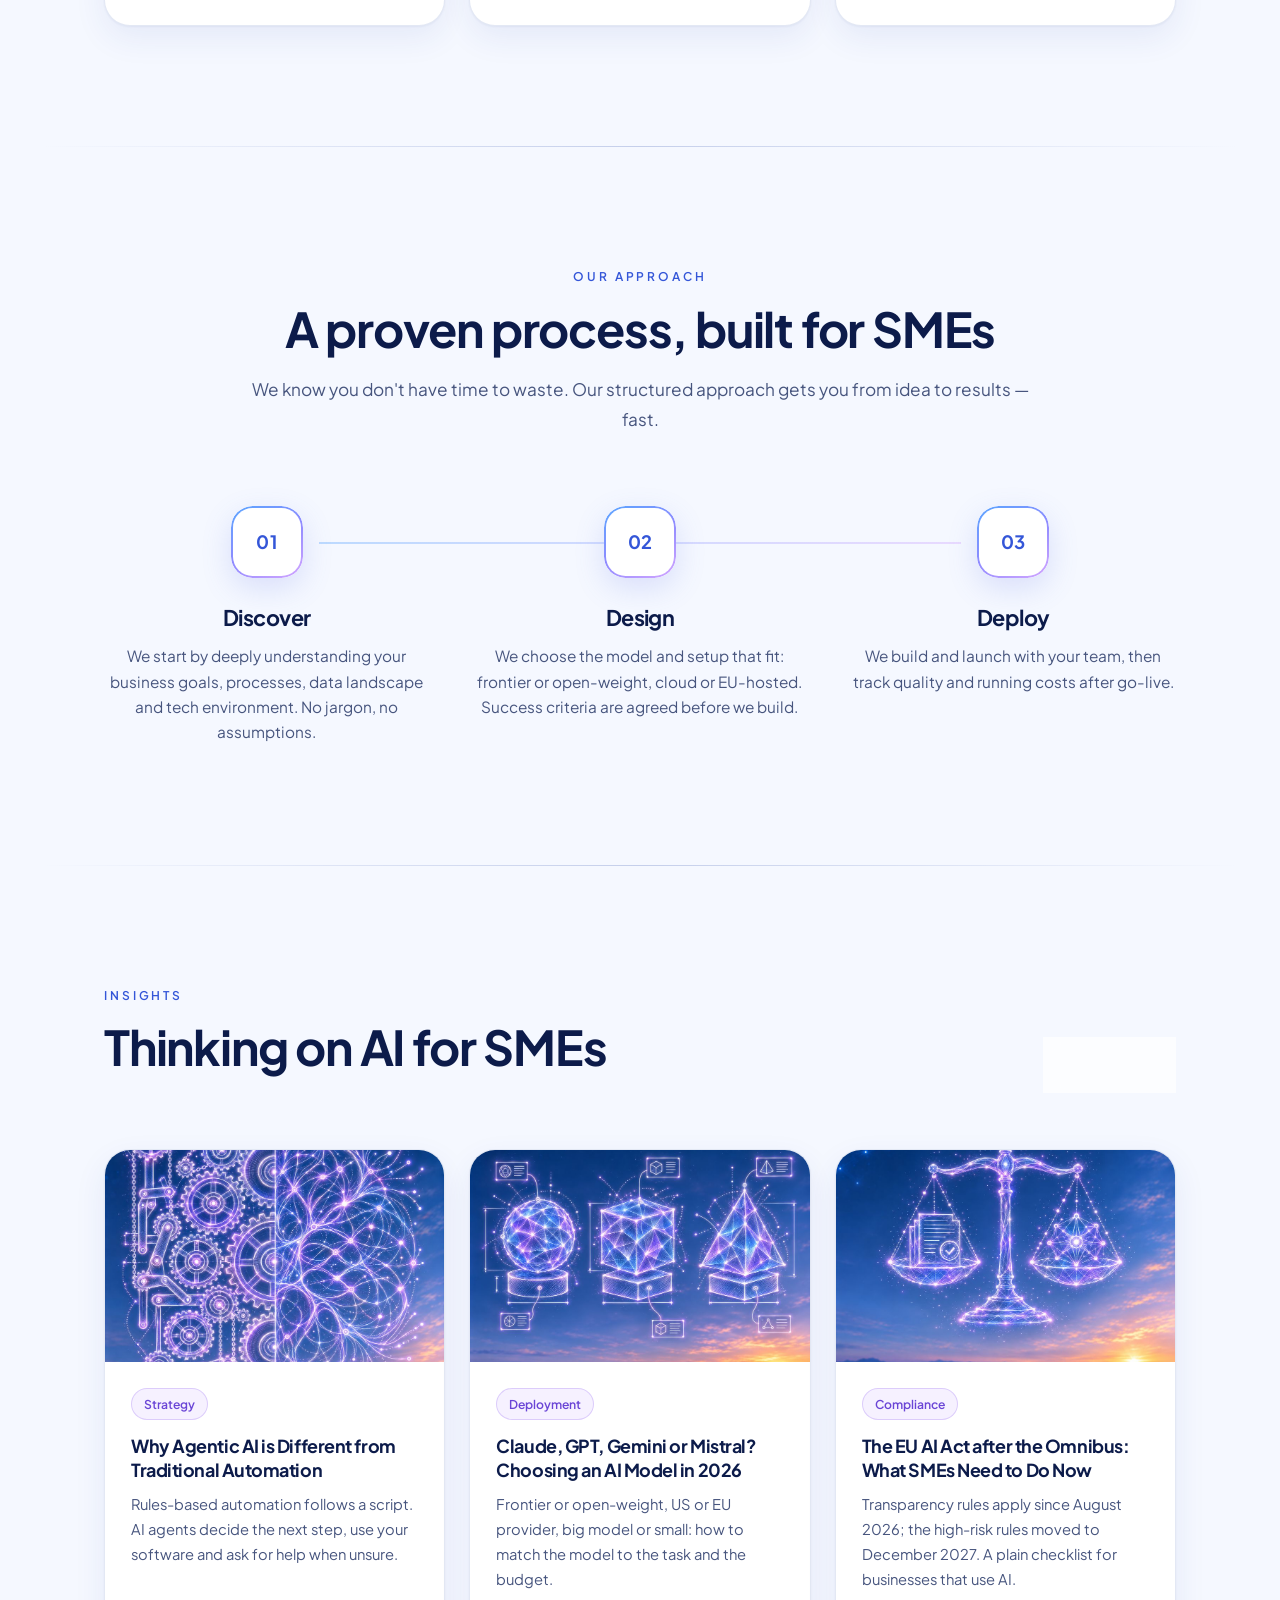
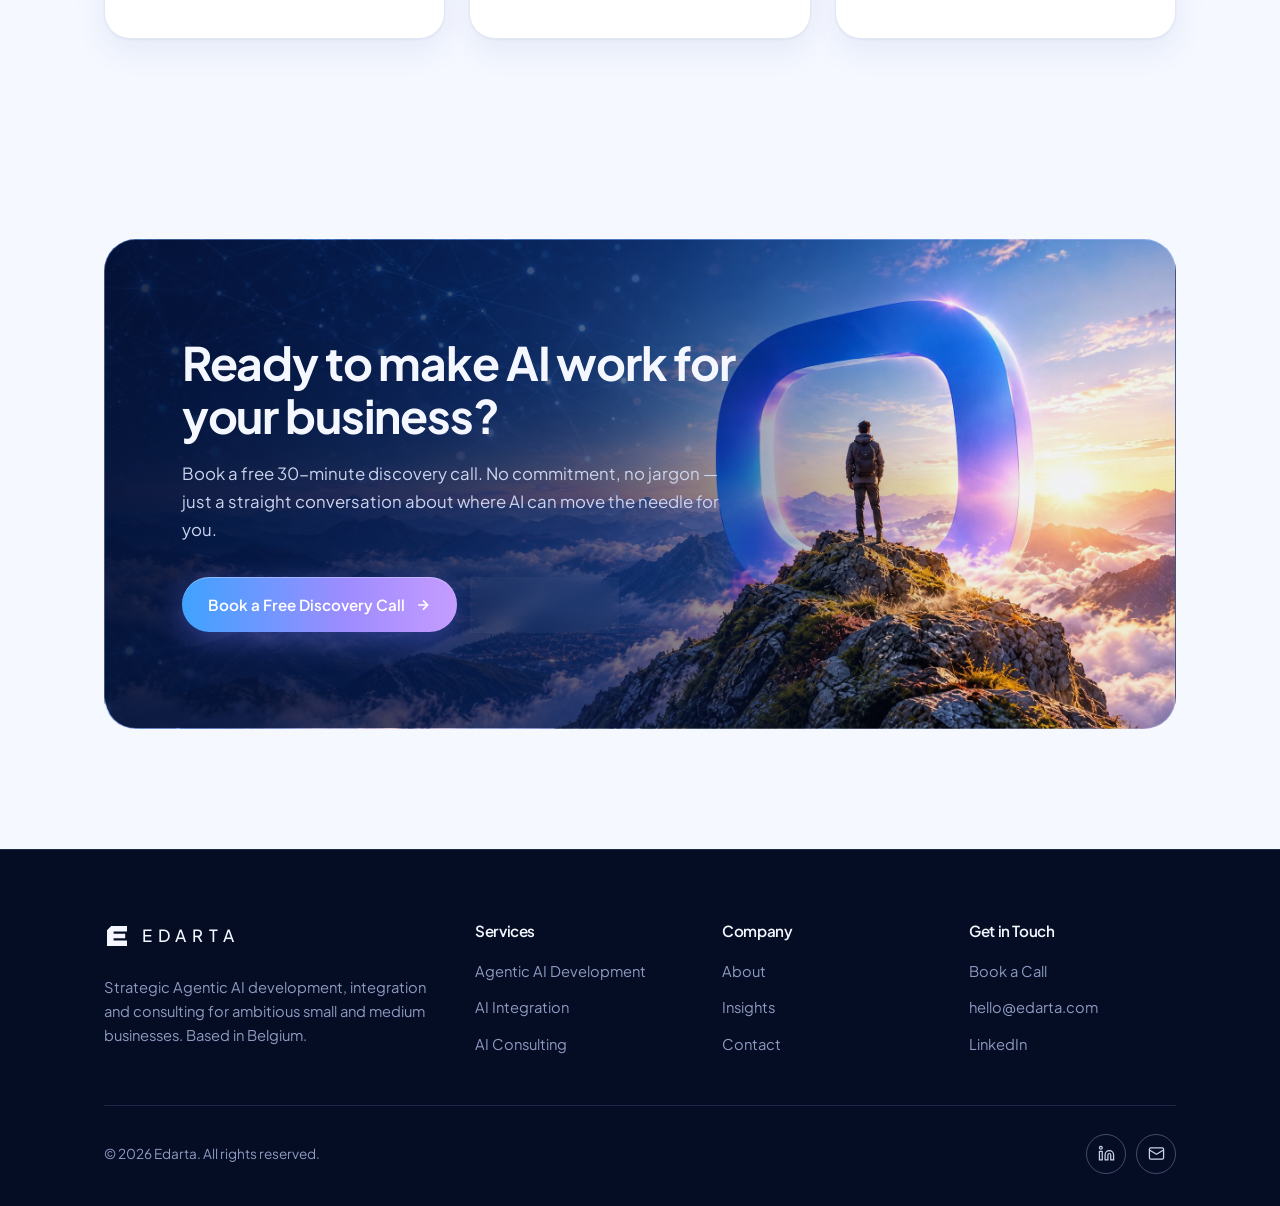
==== commit 2009b77f: "Restyle content images as glowing line art at dawn All eleven content images now use luminous line a" ====
--- a/index.html
+++ b/index.html
@@ -221,7 +221,7 @@
 
           <a href="insights.html#eu-ai-act" class="insight-card fade-up fade-up-delay-3" id="insight-3">
             <div class="insight-thumb">
-              <img loading="lazy" src="images/insight_euaiact.jpg" alt="Balance scale inside a circle of stars"
+              <img loading="lazy" src="images/insight_euaiact.jpg" alt="Balance scale weighing documents against an AI network"
                 style="width:100%;height:100%;object-fit:cover;" />
             </div>
             <div class="insight-body">
--- a/css/style.css
+++ b/css/style.css
@@ -567,8 +567,6 @@
 }
 
 .hero--page {
-    min-height: 78vh;
-    min-height: 78svh;
     padding: 150px 0 110px;
 }
 
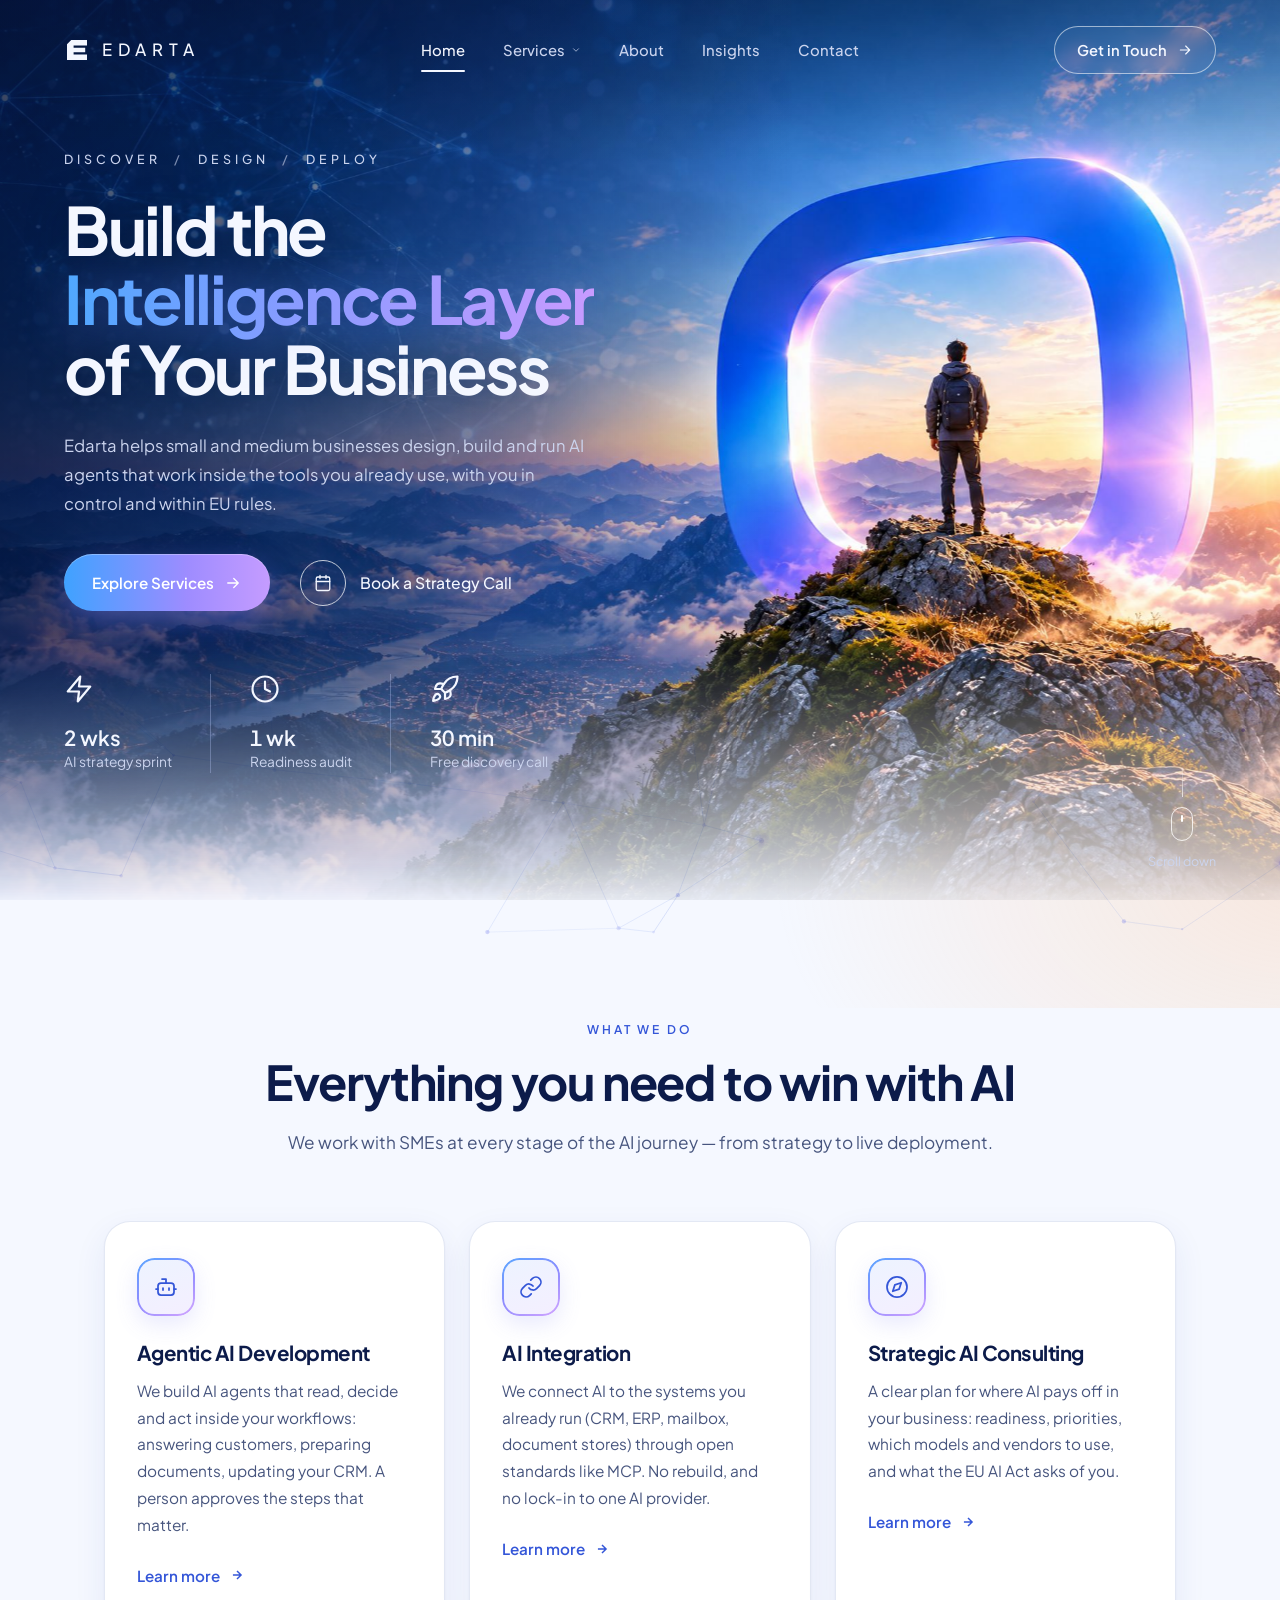
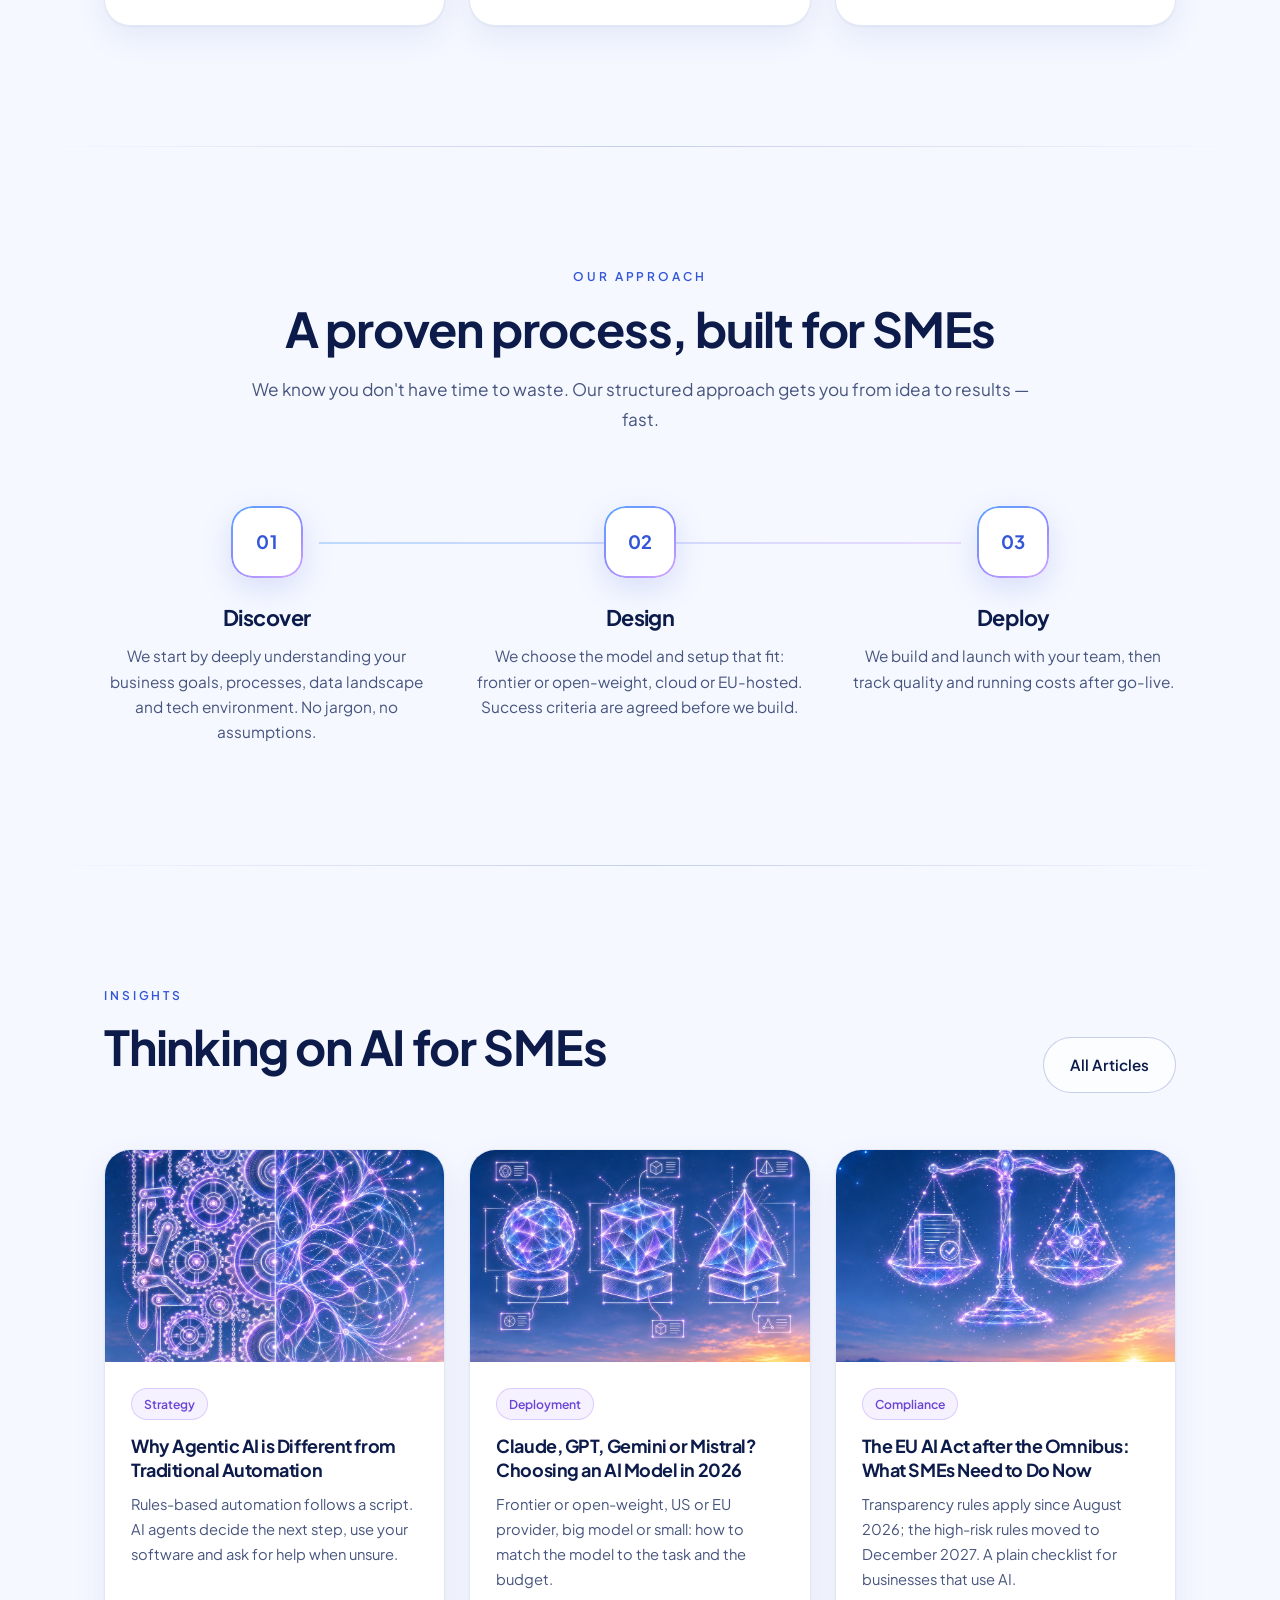
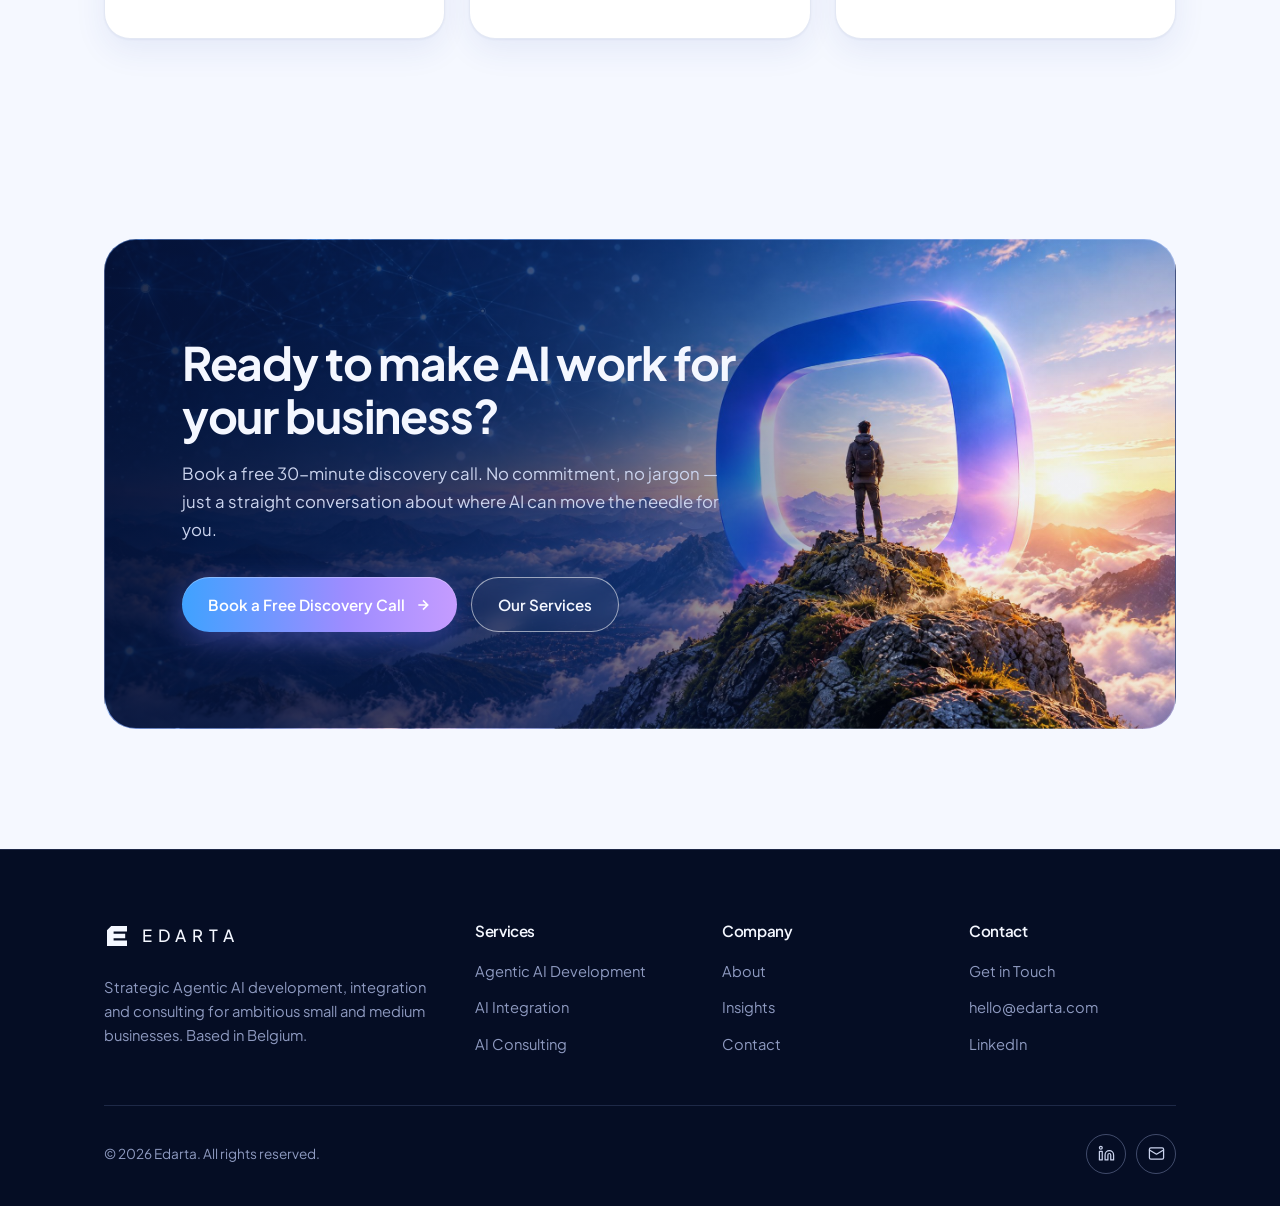
==== commit f473cbda: "Rename 'Book a Call' to 'Get in Touch' Menu button, phone menu and footer link now read 'Get in Touc" ====
--- a/index.html
+++ b/index.html
@@ -35,7 +35,7 @@
         <li><a href="contact.html">Contact</a></li>
       </ul>
       <div class="nav-cta">
-        <a href="contact.html" class="btn btn-outline">Book a Call <svg width="16" height="16" viewBox="0 0 24 24" fill="none" stroke="currentColor" stroke-width="1.75" stroke-linecap="round" stroke-linejoin="round" aria-hidden="true"><path d="M5 12h14M13 6l6 6-6 6"/></svg></a>
+        <a href="contact.html" class="btn btn-outline">Get in Touch <svg width="16" height="16" viewBox="0 0 24 24" fill="none" stroke="currentColor" stroke-width="1.75" stroke-linecap="round" stroke-linejoin="round" aria-hidden="true"><path d="M5 12h14M13 6l6 6-6 6"/></svg></a>
       </div>
       <button class="nav-toggle" id="nav-toggle" aria-label="Open menu" aria-expanded="false" aria-controls="nav-mobile">
         <span></span><span></span><span></span>
@@ -49,7 +49,7 @@
     <a href="about.html">About</a>
     <a href="insights.html">Insights</a>
     <a href="contact.html">Contact</a>
-    <a href="contact.html" class="btn btn-primary">Book a Call <svg width="16" height="16" viewBox="0 0 24 24" fill="none" stroke="currentColor" stroke-width="1.75" stroke-linecap="round" stroke-linejoin="round" aria-hidden="true"><path d="M5 12h14M13 6l6 6-6 6"/></svg></a>
+    <a href="contact.html" class="btn btn-primary">Get in Touch <svg width="16" height="16" viewBox="0 0 24 24" fill="none" stroke="currentColor" stroke-width="1.75" stroke-linecap="round" stroke-linejoin="round" aria-hidden="true"><path d="M5 12h14M13 6l6 6-6 6"/></svg></a>
   </nav>
 
   <main>
@@ -280,9 +280,9 @@
           </ul>
         </div>
         <div class="footer-col">
-          <h4>Get in Touch</h4>
+          <h4>Contact</h4>
           <ul>
-            <li><a href="contact.html">Book a Call</a></li>
+            <li><a href="contact.html">Get in Touch</a></li>
             <li><a href="mailto:hello@edarta.com">hello@edarta.com</a></li>
             <li><a href="https://linkedin.com/company/edarta" target="_blank" rel="noopener">LinkedIn</a></li>
           </ul>
--- a/css/style.css
+++ b/css/style.css
@@ -113,15 +113,62 @@
 body {
     font-family: var(--font-body);
     font-size: 1rem;
-    background:
-        radial-gradient(1200px 600px at 85% 20%, rgba(76, 141, 255, 0.10), transparent 60%),
-        radial-gradient(900px 500px at 5% 60%, rgba(180, 140, 255, 0.08), transparent 60%),
-        var(--page);
-    background-attachment: fixed;
+    background: var(--page);
     color: var(--ink);
     line-height: 1.65;
     -webkit-font-smoothing: antialiased;
     overflow-x: hidden;
+}
+
+/* ── Page sky: faint star network over a sunrise glow ──
+   Two fixed layers behind all content. The glow drifts slowly; the stars
+   twinkle and a few sparks travel the lines (inside bg-sky.svg). Phones and
+   reduced-motion users get the still star file. */
+body::before,
+body::after {
+    content: "";
+    position: fixed;
+    pointer-events: none;
+}
+
+body::after {
+    inset: -12%;
+    z-index: -2;
+    background:
+        radial-gradient(48% 44% at 92% 88%, rgba(255, 186, 130, 0.26), transparent 70%),
+        radial-gradient(52% 48% at 6% 42%, rgba(180, 140, 255, 0.17), transparent 68%),
+        radial-gradient(56% 46% at 82% 6%, rgba(76, 141, 255, 0.14), transparent 66%);
+    animation: glow-drift 140s ease-in-out infinite alternate;
+}
+
+body::before {
+    inset: -4%;
+    z-index: -1;
+    background: url('../images/bg-sky.svg') center / cover no-repeat;
+    animation: sky-drift 180s ease-in-out infinite alternate;
+}
+
+@keyframes glow-drift {
+    0%   { transform: translate3d(0, 0, 0) scale(1); }
+    50%  { transform: translate3d(-4%, 3%, 0) scale(1.06); }
+    100% { transform: translate3d(3%, -2%, 0) scale(1.02); }
+}
+
+@keyframes sky-drift {
+    from { transform: translate3d(0, 0, 0) scale(1); }
+    to   { transform: translate3d(-2%, -1.5%, 0) scale(1.04); }
+}
+
+@media (max-width: 768px) {
+    body::before {
+        background-image: url('../images/bg-sky-still.svg');
+    }
+}
+
+@media (prefers-reduced-motion: reduce) {
+    body::before {
+        background-image: url('../images/bg-sky-still.svg');
+    }
 }
 
 img {
@@ -590,7 +637,14 @@
     z-index: -1;
     background:
         linear-gradient(90deg, rgba(5, 16, 50, 0.72) 0%, rgba(8, 24, 70, 0.45) 38%, rgba(8, 24, 70, 0) 62%),
-        linear-gradient(180deg, rgba(5, 13, 36, 0.35) 0%, rgba(5, 13, 36, 0) 18%, rgba(5, 13, 36, 0) 70%, var(--page) 100%);
+        linear-gradient(180deg, rgba(5, 13, 36, 0.35) 0%, rgba(5, 13, 36, 0) 18%);
+}
+
+/* The photo fades out to transparent so the page sky continues under it */
+.hero-media,
+.hero::after {
+    -webkit-mask-image: linear-gradient(180deg, #000 70%, transparent 100%);
+    mask-image: linear-gradient(180deg, #000 70%, transparent 100%);
 }
 
 .hero-inner {
@@ -1742,20 +1796,22 @@
         display: block;
         min-height: 0;
         padding: 47svh 0 64px;
-        background: var(--page);
+        background: transparent;
     }
 
     .hero-media {
         height: 58svh;
         bottom: auto;
         object-position: var(--hero-pos-sm, 72% 50%);
+        -webkit-mask-image: linear-gradient(180deg, #000 60%, transparent 100%);
+        mask-image: linear-gradient(180deg, #000 60%, transparent 100%);
     }
 
     .hero::after {
         bottom: auto;
         height: 64svh;
         background:
-            linear-gradient(180deg, rgba(5, 13, 36, 0.45) 0%, rgba(5, 13, 36, 0) 20%, rgba(5, 13, 36, 0) 56%, var(--page) 88%);
+            linear-gradient(180deg, rgba(5, 13, 36, 0.45) 0%, rgba(5, 13, 36, 0) 20%);
     }
 
     .hero {
